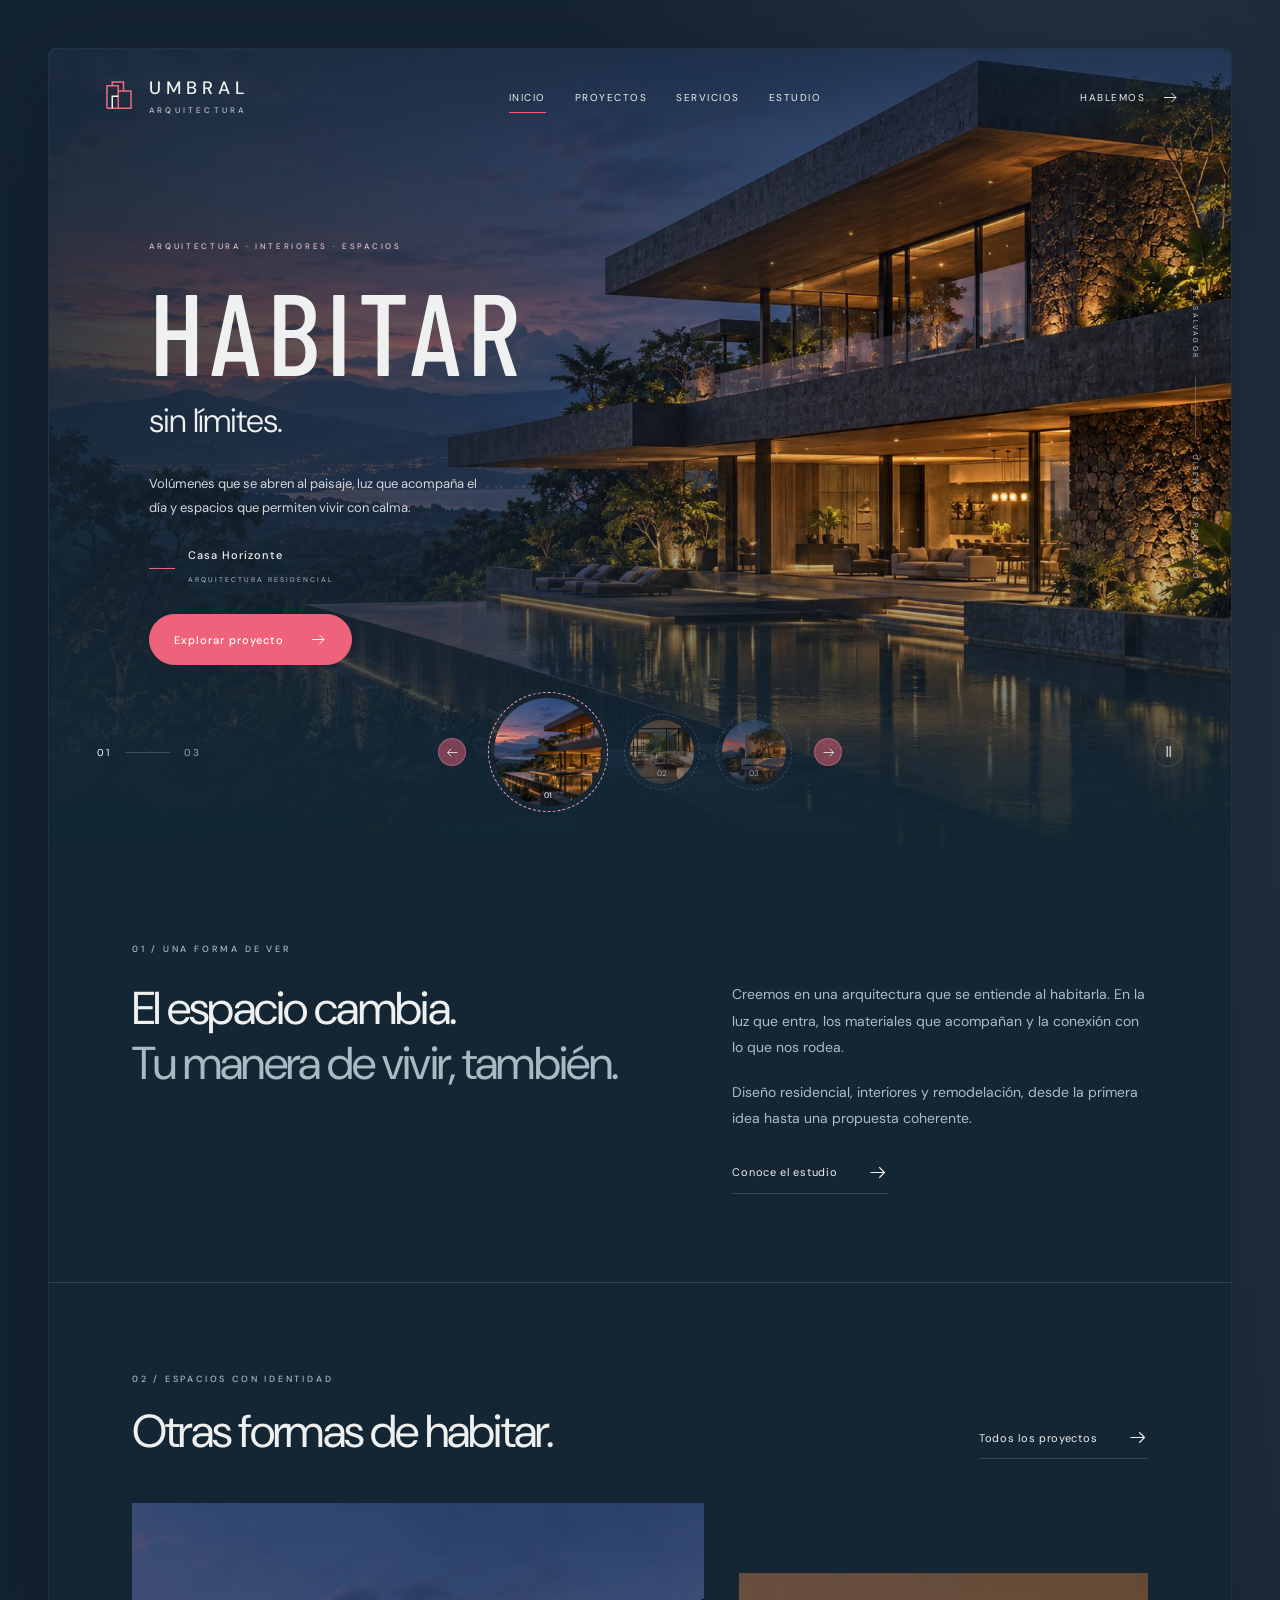
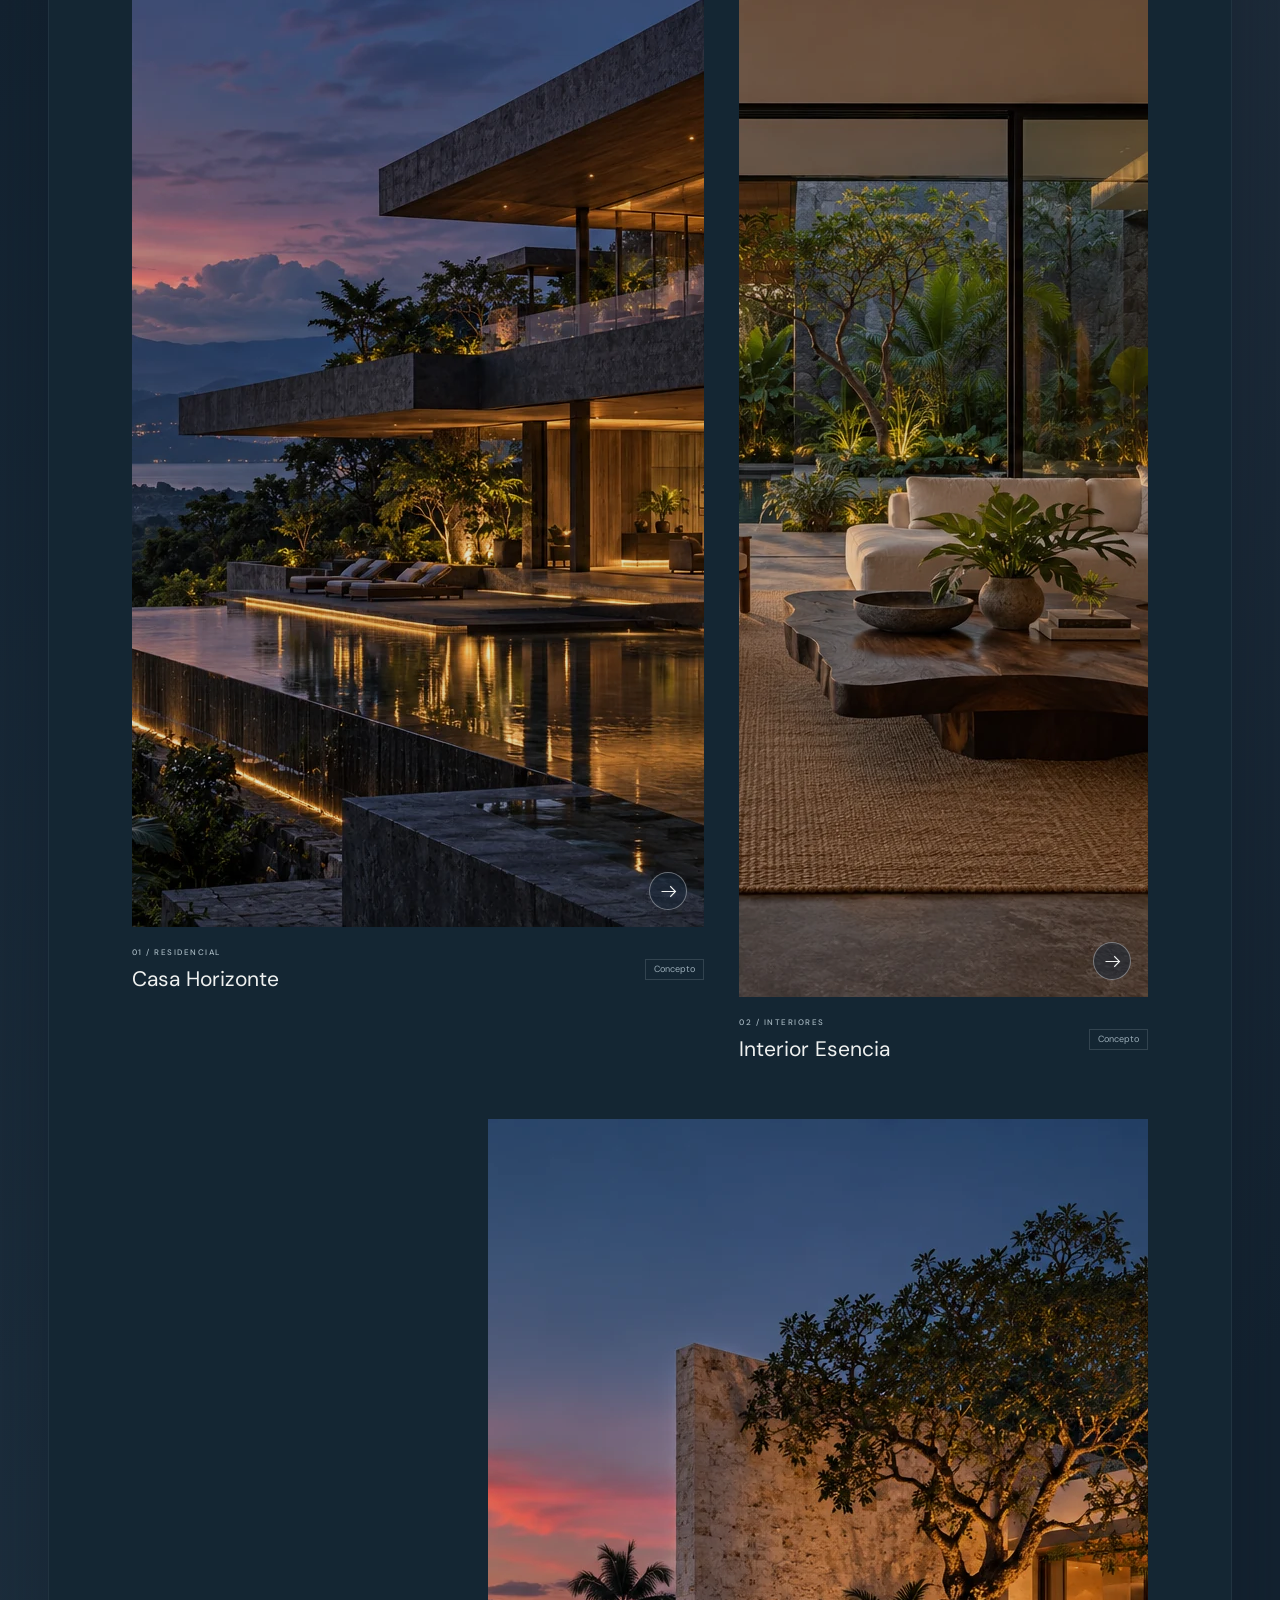
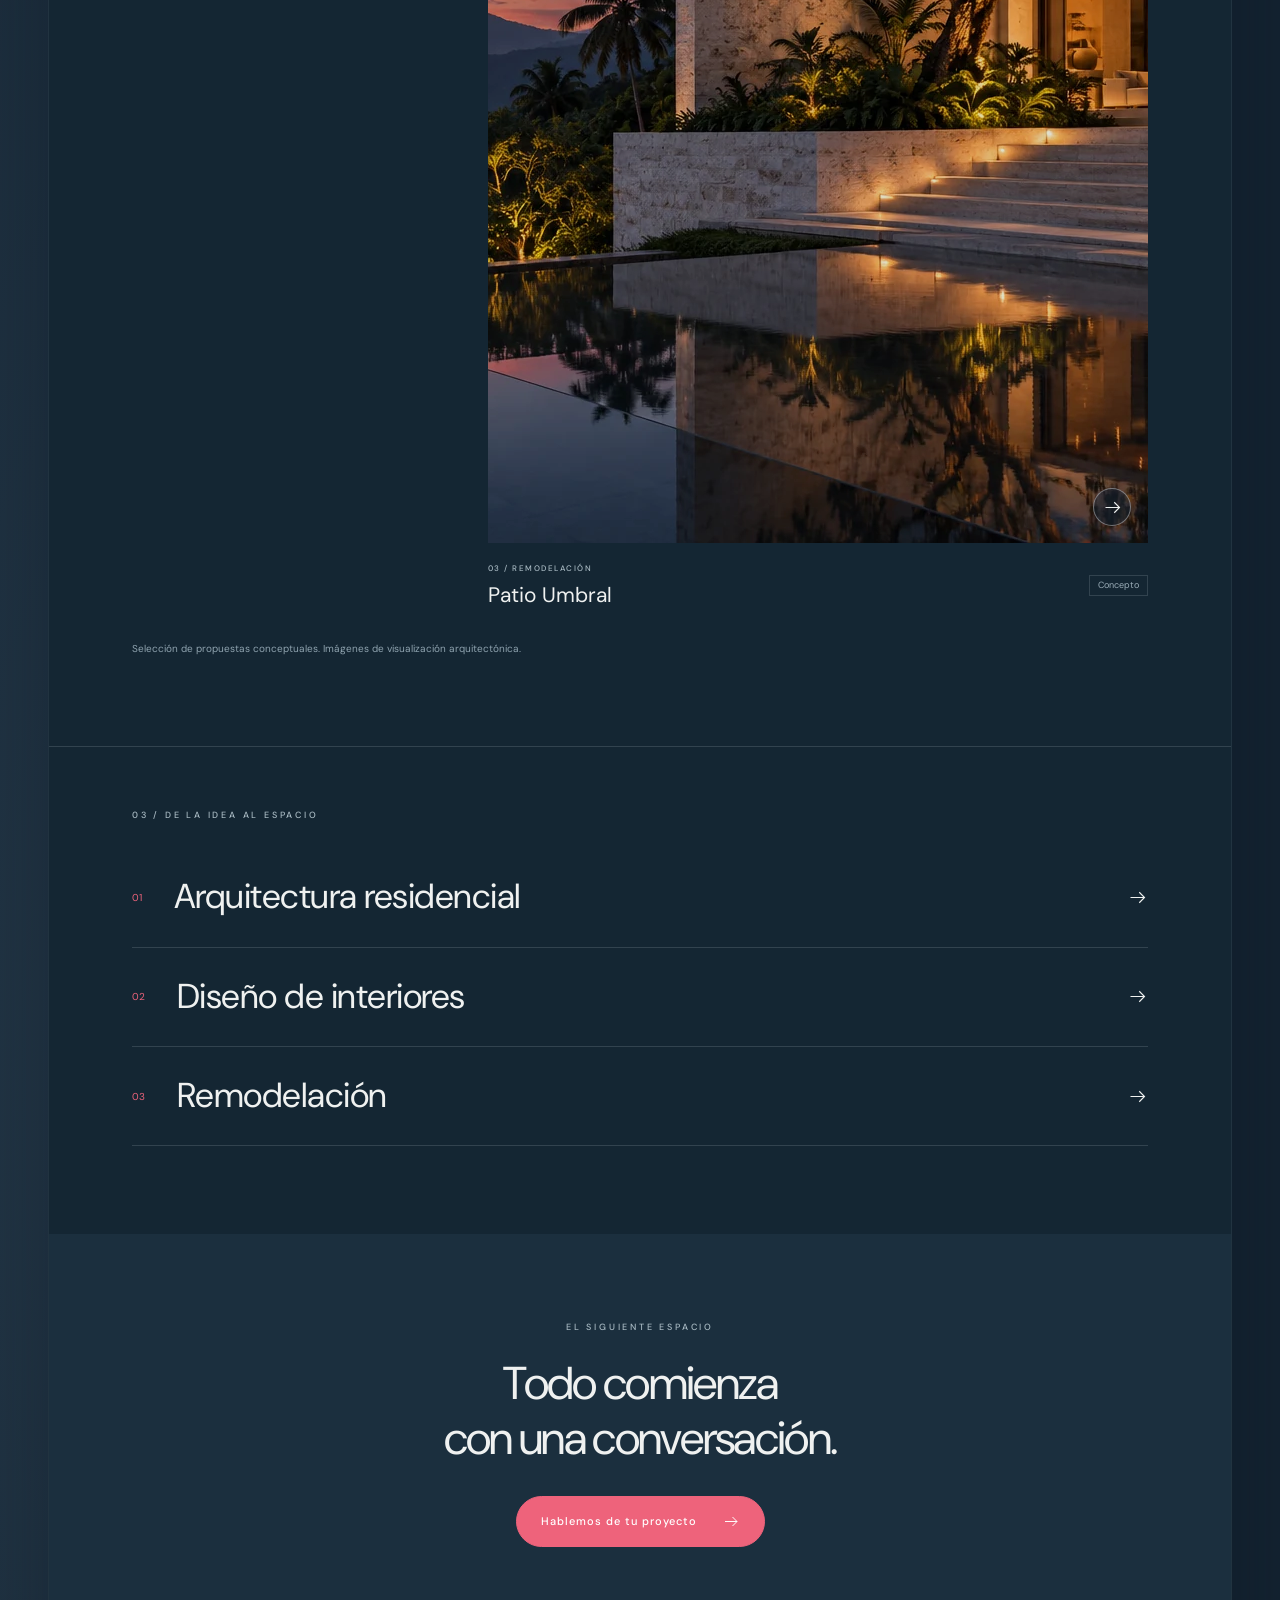
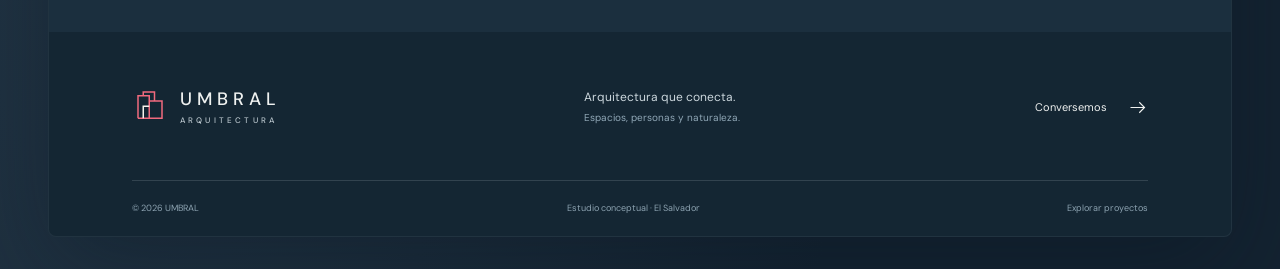
==== index.html @ 280de827 "Build cinematic UMBRAL architecture website" ====
<!doctype html>
<html lang="es">
<head>
<meta charset="utf-8">
<meta name="viewport" content="width=device-width,initial-scale=1">
<meta name="theme-color" content="#142633">
<meta name="description" content="Arquitectura residencial, interiores y remodelación. Explora una nueva forma de habitar.">
<title>UMBRAL — Arquitectura que conecta</title>
<link rel="icon" type="image/svg+xml" href="assets/logo.svg">
<link rel="preconnect" href="https://fonts.googleapis.com">
<link rel="preconnect" href="https://fonts.gstatic.com" crossorigin>
<link rel="stylesheet" href="assets/styles.css">
<link rel="preload" as="image" href="assets/hero.webp">
<script src="assets/app.js" defer></script>
</head>
<body data-page="inicio"><div id="app"></div><noscript><main style="padding:40px"><h1>UMBRAL — Arquitectura</h1><p>Activa JavaScript para explorar el sitio y sus proyectos.</p><nav><a href="index.html">Inicio</a> · <a href="proyectos.html">Proyectos</a> · <a href="servicios.html">Servicios</a> · <a href="estudio.html">Estudio</a> · <a href="contacto.html">Contacto</a></nav></main></noscript></body>
</html>
---- assets/styles.css ----
@import url('https://fonts.googleapis.com/css2?family=Barlow+Condensed:wght@400;500;600&family=DM+Sans:wght@300;400;500;600;700&display=swap');
:root{--bg:#142331;--panel:#192c3b;--paper:#f3f2ee;--ink:#eff1f0;--muted:#a9bac3;--accent:#ee637b;--line:rgba(218,231,237,.15);--font:'DM Sans',Arial,sans-serif;--display:'Barlow Condensed','Arial Narrow',sans-serif;color-scheme:dark}*{box-sizing:border-box}html{scroll-behavior:smooth;scroll-padding-top:100px}body{margin:0;background:radial-gradient(ellipse at 85% 15%,#283443 0,transparent 38%),radial-gradient(ellipse at 8% 85%,#243747 0,transparent 45%),var(--bg);font-family:var(--font);color:var(--ink);font-size:15px;line-height:1.7;-webkit-font-smoothing:antialiased}button,input,select,textarea{font:inherit}a{color:inherit;text-decoration:none}button{color:inherit;cursor:pointer}button,a,input,textarea,select{-webkit-tap-highlight-color:transparent}button{border:0;background:none}button:focus-visible,a:focus-visible,input:focus-visible,select:focus-visible,textarea:focus-visible{outline:2px solid var(--accent);outline-offset:5px}img{max-width:100%;display:block;object-fit:cover}svg{width:21px;height:21px;fill:none;stroke:currentColor;stroke-width:1.3;flex-shrink:0}h1,h2,h3,p{margin:0}h1,h2,h3{font-weight:400}h2{font-size:clamp(30px,3.6vw,52px);line-height:1.2;letter-spacing:-1.7px}h3{font-size:24px;line-height:1.4}em{font-style:normal;color:var(--muted)}[hidden]{display:none!important}.site-shell{max-width:1480px;width:calc(100% - 96px);margin:48px auto 32px;background:#142633;border:1px solid rgba(184,205,216,.08);border-radius:8px;box-shadow:0 30px 100px #07132066;position:relative;overflow:clip}.home-shell{background:#142633}.header{height:96px;display:flex;align-items:center;justify-content:space-between;padding:0 52px;gap:24px;position:relative;z-index:20;border-bottom:1px solid var(--line);background:rgba(18,35,48,.95)}.home-shell .header{position:absolute;top:0;left:0;right:0;background:linear-gradient(#17263866,transparent);border-bottom:0}.brand{display:flex;align-items:center;gap:12px;flex-shrink:0}.brand img{object-fit:contain}.brand>span{font-size:18px;letter-spacing:5px;line-height:1.2;font-weight:500}.brand small{display:block;font-size:8px;letter-spacing:3.2px;margin-top:6px;color:#b9c5cc}.desktop-nav{display:flex;gap:29px;align-items:center}.desktop-nav a,.header-contact{font-size:10px;letter-spacing:1.5px;text-transform:uppercase}.desktop-nav a{position:relative;padding:12px 0}.desktop-nav a:after{content:'';position:absolute;height:1px;background:var(--accent);bottom:5px;left:0;width:0;transition:width .25s}.desktop-nav a:hover:after,.desktop-nav a[aria-current]:after{width:100%}.header-contact{display:flex;align-items:center;gap:16px}.header-contact:hover{color:var(--accent)}.header-contact svg{width:18px}.menu-toggle{display:none;padding:12px}.menu-toggle span{display:block;width:23px;height:1px;background:white;margin:6px 0}.mobile-menu{position:absolute;left:0;right:0;top:90px;z-index:25;background:#172a39;padding:20px 30px;border-bottom:1px solid var(--line)}.mobile-menu a{display:flex;justify-content:space-between;padding:14px 0;font-size:20px;border-bottom:1px solid var(--line)}.skip{position:absolute;top:-100px;left:20px;z-index:100;background:var(--accent);color:#101d29;padding:10px 15px}.skip:focus{top:10px}.hero{min-height:780px;height:min(850px,calc(100svh - 96px));position:relative;isolation:isolate;background:#1c2d42;overflow:hidden}.hero-images,.hero-image,.hero-shade{position:absolute;inset:0;width:100%;height:100%}.hero-image{opacity:0;object-position:65% 50%;transition:opacity 1.1s ease,transform 9s linear;transform:scale(1.045);z-index:-2}.hero-image.active{opacity:1;transform:scale(1)}.hero-shade{background:linear-gradient(0deg,#112632 0%,#132838cf 11%,transparent 43%),linear-gradient(90deg,#142534d9 0%,#17253785 35%,#18273605 74%),linear-gradient(180deg,#17273960,transparent 40%);z-index:-1}.hero-copy{position:relative;padding-top:190px;margin-left:8.5%;width:43%;max-width:530px;z-index:2}.eyebrow{display:block;font-size:9px;letter-spacing:2.8px;font-weight:500;text-transform:uppercase;line-height:1.8;color:var(--muted)}.hero-eyebrow{font-size:8px;color:#e2c1cb;letter-spacing:2.7px}.hero h1{font-family:var(--display);font-weight:500;font-size:clamp(80px,9.1vw,144px);line-height:.95;letter-spacing:6px;margin:22px 0 25px}.hero h1 span{display:block;font-family:var(--font);font-size:clamp(22px,2.6vw,38px);font-weight:300;letter-spacing:-1px;line-height:1.6;margin-top:8px}.hero-copy>p{font-size:13px;line-height:1.8;max-width:340px;color:#d0d7de}.hero-credit{display:flex;align-items:center;gap:13px;margin-top:27px;margin-bottom:24px}.credit-line{width:26px;height:1px;background:var(--accent)}.hero-credit strong{font-size:11px;font-weight:500;letter-spacing:1px;display:block}.hero-credit div>span{font-size:7px;letter-spacing:2px;color:#adbcc6}.button{display:inline-flex;align-items:center;justify-content:center;gap:25px;font-size:11px;letter-spacing:1px;font-weight:500;padding:14px 24px;border:1px solid var(--line);transition:background .2s,transform .2s;line-height:1.5}.button svg{width:18px}.button:hover{transform:translateY(-2px)}.coral{background:var(--accent);color:#fff;border:1px solid var(--accent);border-radius:30px}.coral:hover{background:#fa7b91}.hero-side{position:absolute;right:30px;top:48%;transform:translateY(-50%);writing-mode:vertical-rl;display:flex;align-items:center;gap:18px;font-size:7px;letter-spacing:2.2px;color:#bbcbd3}.vertical-line{height:60px;width:1px;background:#abc4d255}.hero-bottom{position:absolute;bottom:30px;left:48px;right:48px;display:grid;grid-template-columns:1fr auto 1fr;align-items:center;gap:16px}.hero-counter{font-size:10px;letter-spacing:2px;display:flex;align-items:center;gap:14px;color:#91aab9}.hero-counter>span:first-child{color:white}.counter-line{height:1px;width:45px;background:#91aab950}.carousel-controls{display:flex;align-items:center;gap:22px}.carousel-arrow{background:#df617780;border:1px solid #f3889e66;width:28px;height:28px;display:grid;place-items:center;border-radius:50%;padding:0}.carousel-arrow:hover{background:var(--accent)}.carousel-arrow svg{width:15px}.carousel-arrow.prev svg{transform:rotate(180deg)}.thumbs{display:flex;gap:16px;align-items:center;height:142px}.thumb{position:relative;width:76px;height:76px;border-radius:50%;padding:5px;border:1px dashed #e1bdce66;transition:width .4s,height .4s,opacity .4s;opacity:.6;flex-shrink:0}.thumb img{width:100%;height:100%;border-radius:50%;object-fit:cover}.thumb span{position:absolute;bottom:8px;left:50%;transform:translateX(-50%);font-size:8px;color:white;text-shadow:0 1px 4px black}.thumb.selected{width:120px;height:120px;border-color:#f2a0b3;opacity:1}.thumb:hover{opacity:1}.pause{justify-self:end;width:30px;height:30px;border-radius:50%;color:#b4c6d0;border:1px solid var(--line);line-height:1}.section{padding:88px 7%}.intro{display:grid;grid-template-columns:1.2fr 1fr;gap:10%;border-bottom:1px solid var(--line)}.intro h2{margin-top:24px}.intro-text{padding-top:40px}.intro-text p{color:#acbdc8;font-size:14px;line-height:1.9}.intro-text p+p{margin-top:18px}.text-link{display:inline-flex;align-items:center;gap:30px;padding:10px 0;border-bottom:1px solid #70899855;font-size:11px;letter-spacing:.7px;transition:color .2s}.text-link:hover{color:var(--accent)}.intro-text .text-link{margin-top:20px}.section-head{display:flex;align-items:end;justify-content:space-between;gap:35px;margin-bottom:44px}.section-head h2{margin-top:17px}.project-grid{display:grid;grid-template-columns:1.4fr 1fr;gap:35px}.project:nth-child(2){padding-top:70px}.project:nth-child(3){grid-column:1/-1;width:65%;margin-left:auto;margin-top:20px}.project-image{display:block;width:100%;padding:0;position:relative;overflow:hidden}.project-image img{width:100%;aspect-ratio:1.45;transition:transform .6s,filter .6s;filter:brightness(.88)}.project-image:hover img{transform:scale(1.035);filter:brightness(1)}.image-arrow{position:absolute;bottom:17px;right:17px;border:1px solid #ffffff60;background:#16273880;border-radius:50%;width:38px;height:38px;display:grid;place-items:center}.project-label{display:flex;justify-content:space-between;align-items:center;padding-top:18px;gap:15px}.project-label h3{font-size:21px;margin-top:5px}.project-label h3 button{padding:0;text-align:left}.project-label .eyebrow{font-size:8px;letter-spacing:1.5px}.concept-label{font-size:9px;color:#9caeb9;border:1px solid var(--line);padding:2px 8px;white-space:nowrap}.disclosure{font-size:10px;color:#90a4b0;line-height:1.8;margin-top:30px}.service-strip{border-top:1px solid var(--line);padding-top:60px}.service-strip>.eyebrow{margin-bottom:25px}.service-strip>a{display:flex;gap:32px;padding:25px 0;border-bottom:1px solid var(--line);align-items:center}.service-strip>a>span{font-size:10px;color:var(--accent)}.service-strip h3{flex:1;font-size:clamp(22px,2.7vw,36px);letter-spacing:-.5px}.service-strip a:hover h3{color:var(--accent)}.closing{background:#1b2f3e;text-align:center;padding:85px 25px}.closing h2{margin:20px 0 30px}.footer{padding:55px 7% 20px;display:grid;grid-template-columns:1fr 1fr auto;align-items:center;gap:30px}.footer p{font-size:12px;color:#ccd7dd}.footer p span{font-size:10px;color:#91a8b7}.footer>a:last-of-type{display:flex;align-items:center;gap:20px;font-size:11px}.footer-bottom{grid-column:1/-1;display:flex;justify-content:space-between;gap:20px;border-top:1px solid var(--line);padding-top:20px;margin-top:22px;color:#8da3b1;font-size:9px}.page-heading{padding-bottom:50px}.page-heading h1{font-size:clamp(48px,6vw,85px);letter-spacing:-3px;line-height:1.1;margin:25px 0}.page-heading p{color:var(--muted);max-width:500px}.portfolio{padding-top:15px}.filters{display:flex;flex-wrap:wrap;gap:15px;margin-bottom:50px}.filters button{padding:8px 18px;border:1px solid var(--line);border-radius:30px;font-size:11px;color:var(--muted)}.filters button[aria-pressed=true]{color:white;background:var(--accent);border-color:var(--accent)}.portfolio-grid .project:nth-child(2){padding-top:0}.portfolio-grid .project:nth-child(3){width:100%;grid-column:auto;margin:0}.portfolio-grid{grid-template-columns:1fr 1fr}.service-detail{display:grid;grid-template-columns:1fr 1fr;gap:8%;align-items:center;border-top:1px solid var(--line);scroll-margin-top:20px}.service-photo img{aspect-ratio:1;object-position:center}.service-detail h2{margin:20px 0;font-size:clamp(30px,3vw,44px)}.service-detail p,.identity p{color:var(--muted);font-size:14px}.service-detail:nth-child(odd) .service-photo{order:2}.detail-list{list-style:none;padding:0;margin:25px 0;color:var(--muted);font-size:12px}.detail-list li{padding:10px 0;border-bottom:1px solid var(--line)}.detail-list li:before{content:'↗';color:var(--accent);margin-right:14px}.process h2{margin-top:20px}.process ol{display:grid;grid-template-columns:repeat(4,1fr);gap:30px;list-style:none;padding:0;margin:45px 0 0}.process li{border-top:1px solid var(--line);padding-top:20px}.process li>span{color:var(--accent);font-size:10px}.process h3{font-size:22px;margin:15px 0 10px}.process p{color:var(--muted);font-size:12px}.studio-cover{height:550px;position:relative;isolation:isolate}.studio-cover>img{position:absolute;width:100%;height:100%;z-index:-2}.studio-cover:after{content:'';position:absolute;inset:0;background:linear-gradient(90deg,#122735ca,#12273530),linear-gradient(0deg,#122735,transparent 60%);z-index:-1}.studio-cover>div{position:absolute;left:7%;right:7%;bottom:70px}.studio-cover h1{font-size:clamp(40px,4.6vw,66px);line-height:1.15;letter-spacing:-2px;margin-top:18px}.studio-cover em{color:#d1d9dd}.values>div{display:grid;grid-template-columns:50px 1fr 1fr;gap:30px;padding:30px 0;border-bottom:1px solid var(--line);align-items:center}.values>.eyebrow{margin-bottom:15px}.values>div>span{color:var(--accent);font-size:10px}.values p{color:var(--muted);font-size:13px}.identity{display:grid;grid-template-columns:180px 1fr;gap:60px;align-items:center;background:#1b2f3e}.identity>img{width:140px;object-fit:contain}.identity h2{margin:18px 0}.identity p{max-width:680px}.contact-layout{display:grid;grid-template-columns:1fr 1fr;gap:10%}.contact-intro h1{font-size:clamp(50px,6vw,85px);line-height:1.1;letter-spacing:-3px;margin:25px 0}.contact-intro>p:not(.disclosure){color:var(--muted);font-size:14px;max-width:320px}.contact-intro>img{margin-top:35px;aspect-ratio:1.2;width:100%}form{padding-top:5px}form>.eyebrow{margin-bottom:32px}form>label{display:block;margin:20px 0 8px;font-size:12px}form label>span{color:var(--muted);font-size:11px}input:not([type=checkbox]),select,textarea{width:100%;border:0;border-bottom:1px solid #526978;background:#172c3b;color:var(--ink);padding:12px 13px;border-radius:0}input::placeholder,textarea::placeholder{color:#8d9da8;font-size:12px}textarea{resize:vertical;min-height:110px;max-height:400px}select{font-size:12px}.consent{display:flex!important;gap:10px;align-items:start;margin:22px 0!important}.consent input{margin-top:5px;accent-color:var(--accent)}.consent span{font-size:10px}.form-note{font-size:10px;color:#99aeba;line-height:1.8;margin-top:18px}.form-result{margin-top:24px;padding:20px;background:#243947;border:1px solid var(--line)}.form-result p{font-size:12px;color:var(--muted)}.clear-draft{display:block;padding:15px 0 0;font-size:10px;color:var(--muted);text-decoration:underline}.project-dialog{border:1px solid var(--line);padding:0;background:#182c3a;color:var(--ink);width:min(800px,90vw);max-height:90svh;overflow:auto;border-radius:7px}.project-dialog::backdrop{background:#071420cf;backdrop-filter:blur(8px)}.dialog-image{width:100%;max-height:380px;object-fit:cover}.dialog-body{padding:35px}.dialog-body h2{margin:12px 0 18px}.dialog-body p{color:var(--muted);font-size:14px}.dialog-close{position:absolute;right:15px;top:15px;z-index:2;background:#132633cc;border:1px solid #ffffff55;border-radius:50%;width:36px;height:36px;font-size:25px;line-height:1}.dialog-open{overflow:hidden}.sr-only{position:absolute;width:1px;height:1px;padding:0;margin:-1px;overflow:hidden;clip:rect(0,0,0,0);white-space:nowrap;border:0}
@media(min-width:1600px){.hero-copy{padding-top:220px}}@media(max-width:1100px){.site-shell{width:calc(100% - 48px);margin-top:24px}.header{padding:0 30px}.desktop-nav{gap:20px}.hero{min-height:760px}.hero-copy{width:53%;padding-top:185px}.hero-bottom{left:30px;right:30px}.carousel-controls{gap:16px}.section{padding:65px 6%}.hero h1{font-size:100px}.project-grid{gap:25px}.identity{gap:30px}}@media(max-width:800px){.site-shell{width:calc(100% - 28px);margin:14px auto;border-radius:6px}.header{height:88px;padding:0 24px;gap:15px}.desktop-nav{display:none}.header-contact{margin-left:auto;font-size:9px;gap:10px}.menu-toggle{display:block;padding:4px}.mobile-menu{top:88px}.brand>span{font-size:16px;letter-spacing:4px}.brand img{width:30px;height:30px}.brand small{font-size:7px}.hero{min-height:760px;height:calc(100svh - 28px);max-height:950px}.hero-copy{margin-left:7%;width:70%;padding-top:180px}.hero h1{font-size:100px;margin-top:18px}.hero h1 span{font-size:30px}.hero-image{object-position:64% center}.hero-shade{background:linear-gradient(0deg,#112632 0%,#132838ce 15%,transparent 50%),linear-gradient(90deg,#142534ce,#17253745 70%),linear-gradient(180deg,#17273975,transparent 40%)}.hero-side{right:20px}.hero-bottom{left:24px;right:24px;bottom:23px;grid-template-columns:1fr auto}.carousel-controls{grid-column:1/-1;grid-row:1;justify-content:center}.hero-counter{grid-row:2;font-size:8px;margin-top:14px}.pause{grid-row:2}.thumbs{height:130px}.thumb{width:70px;height:70px}.thumb.selected{width:108px;height:108px}.intro{gap:30px;grid-template-columns:1fr}.intro-text{padding-top:0;max-width:530px}.section-head{align-items:start;flex-direction:column;gap:20px}.section{padding:55px 7%}.project-grid{gap:25px}.project:nth-child(2){padding-top:50px}.project:nth-child(3){width:85%}.service-detail{gap:30px;grid-template-columns:1fr}.service-photo img{aspect-ratio:1.5}.service-detail:nth-child(odd) .service-photo{order:0}.process ol{grid-template-columns:1fr 1fr}.values>div{grid-template-columns:30px 1fr;gap:10px 20px}.values p{grid-column:2}.identity{grid-template-columns:1fr;gap:25px}.identity img{width:90px;height:90px}.contact-layout{grid-template-columns:1fr;gap:45px}.contact-intro>img{aspect-ratio:1.8}.footer{grid-template-columns:1fr 1fr;padding:40px 7% 20px;gap:25px}.footer>a:last-of-type{grid-column:1/-1}.footer-bottom{flex-wrap:wrap;gap:10px 20px}.page-heading h1{letter-spacing:-2px}.closing{padding:60px 25px}}@media(max-width:480px){.header{padding:0 18px}.header-contact{font-size:8px}.header-contact svg{display:none}.hero{min-height:740px}.hero-copy{padding-top:160px;width:83%;margin-left:8%}.hero h1{font-size:87px;letter-spacing:4px}.hero h1 span{font-size:27px}.hero-eyebrow{font-size:7px;letter-spacing:1.8px}.hero-copy>p{font-size:12px;max-width:275px}.hero-credit{margin-top:23px;margin-bottom:22px}.hero-side{display:none}.hero-bottom{left:20px;right:20px}.carousel-controls{gap:12px}.thumbs{gap:12px;height:116px}.thumb{width:61px;height:61px;padding:4px}.thumb.selected{width:96px;height:96px}.carousel-arrow{width:25px;height:25px}.project-grid{grid-template-columns:1fr}.project:nth-child(2){padding-top:0}.project:nth-child(3){width:100%;grid-column:auto;margin:0}.portfolio-grid{grid-template-columns:1fr}.service-strip>a{gap:18px}.service-strip h3{font-size:21px}.section{padding:45px 7%}.process ol{gap:20px}.process h3{font-size:19px}.footer{grid-template-columns:1fr}.footer>a:last-of-type{grid-column:auto}.footer-bottom{grid-column:auto;flex-direction:column;align-items:start}.studio-cover{height:460px}.studio-cover h1{font-size:37px}.dialog-body{padding:25px}.button{font-size:10px;padding:13px 20px}.page-heading h1{font-size:45px}.filters{gap:8px;margin-bottom:30px}.filters button{font-size:10px;padding:7px 12px}}
@media(prefers-reduced-motion:reduce){html{scroll-behavior:auto}*,*:before,*:after{transition:none!important;animation:none!important}.hero-image{transform:none}.project-image:hover img,.button:hover{transform:none}}
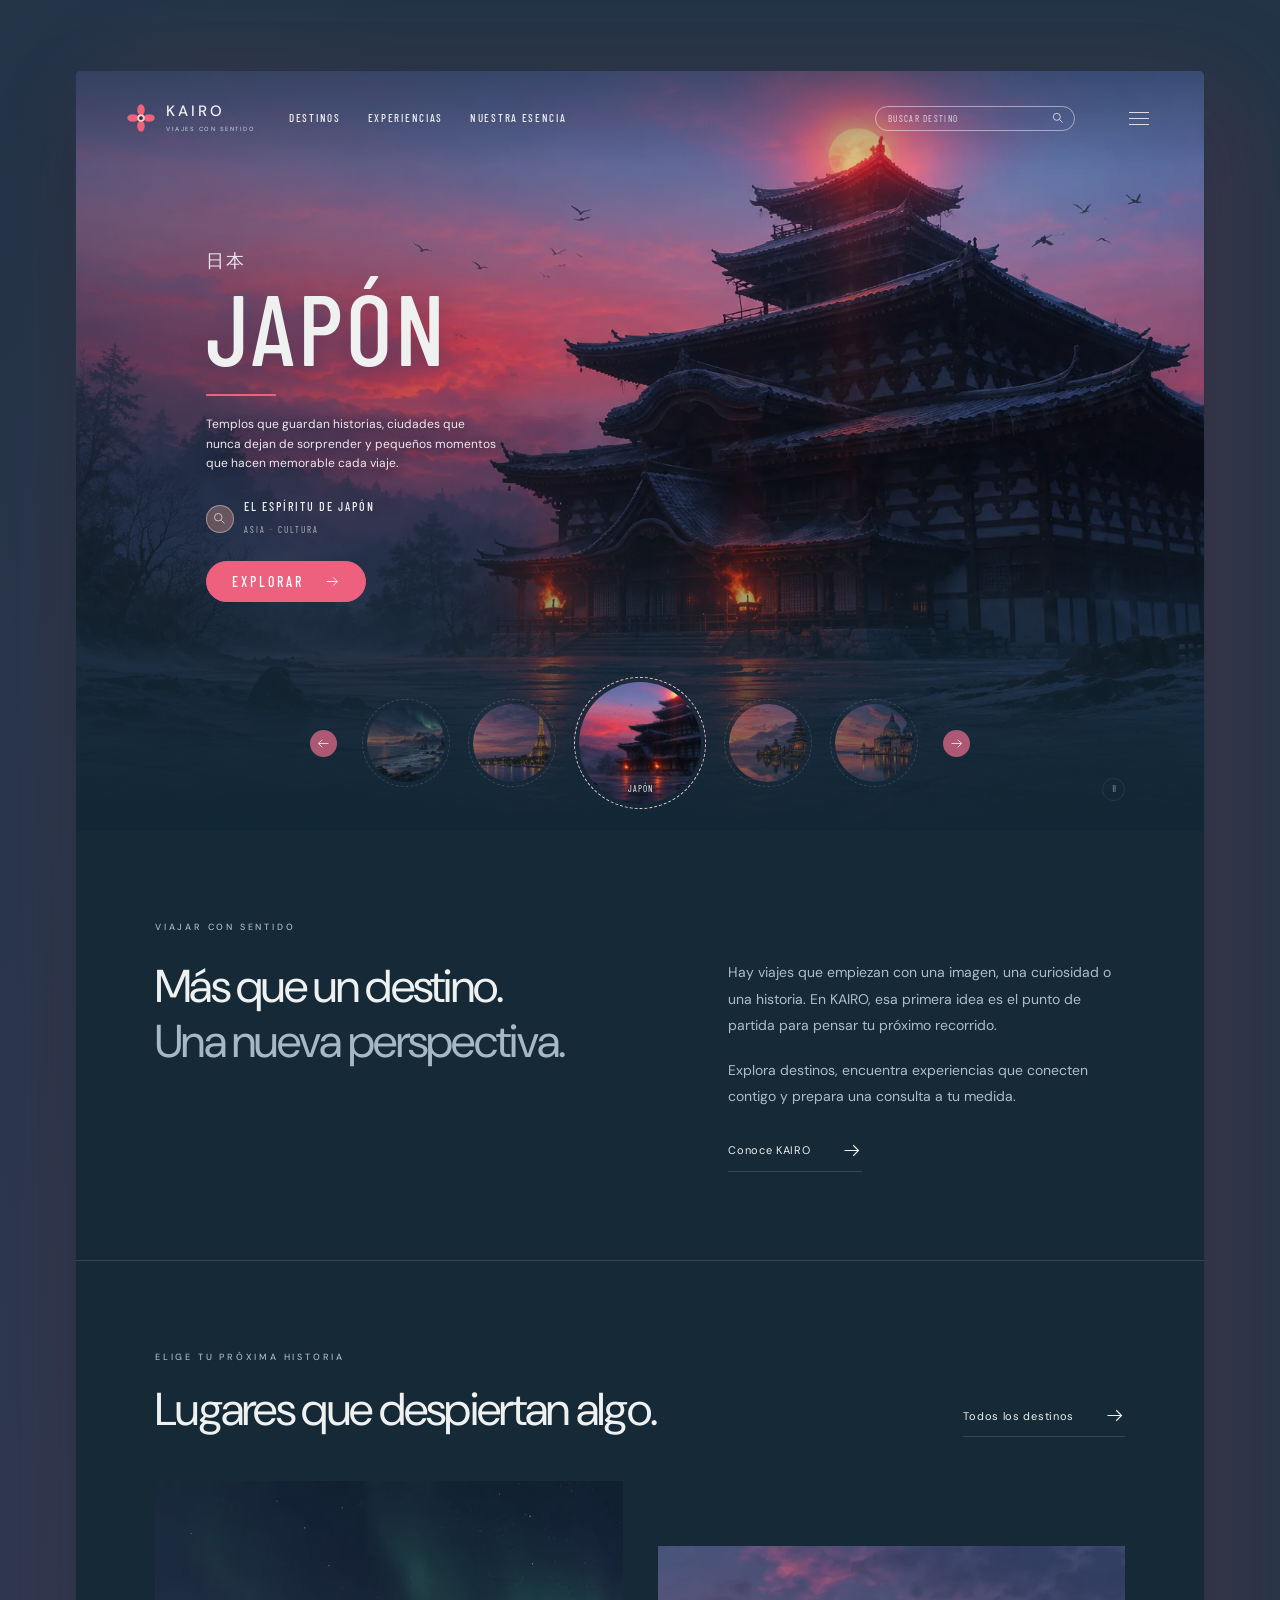
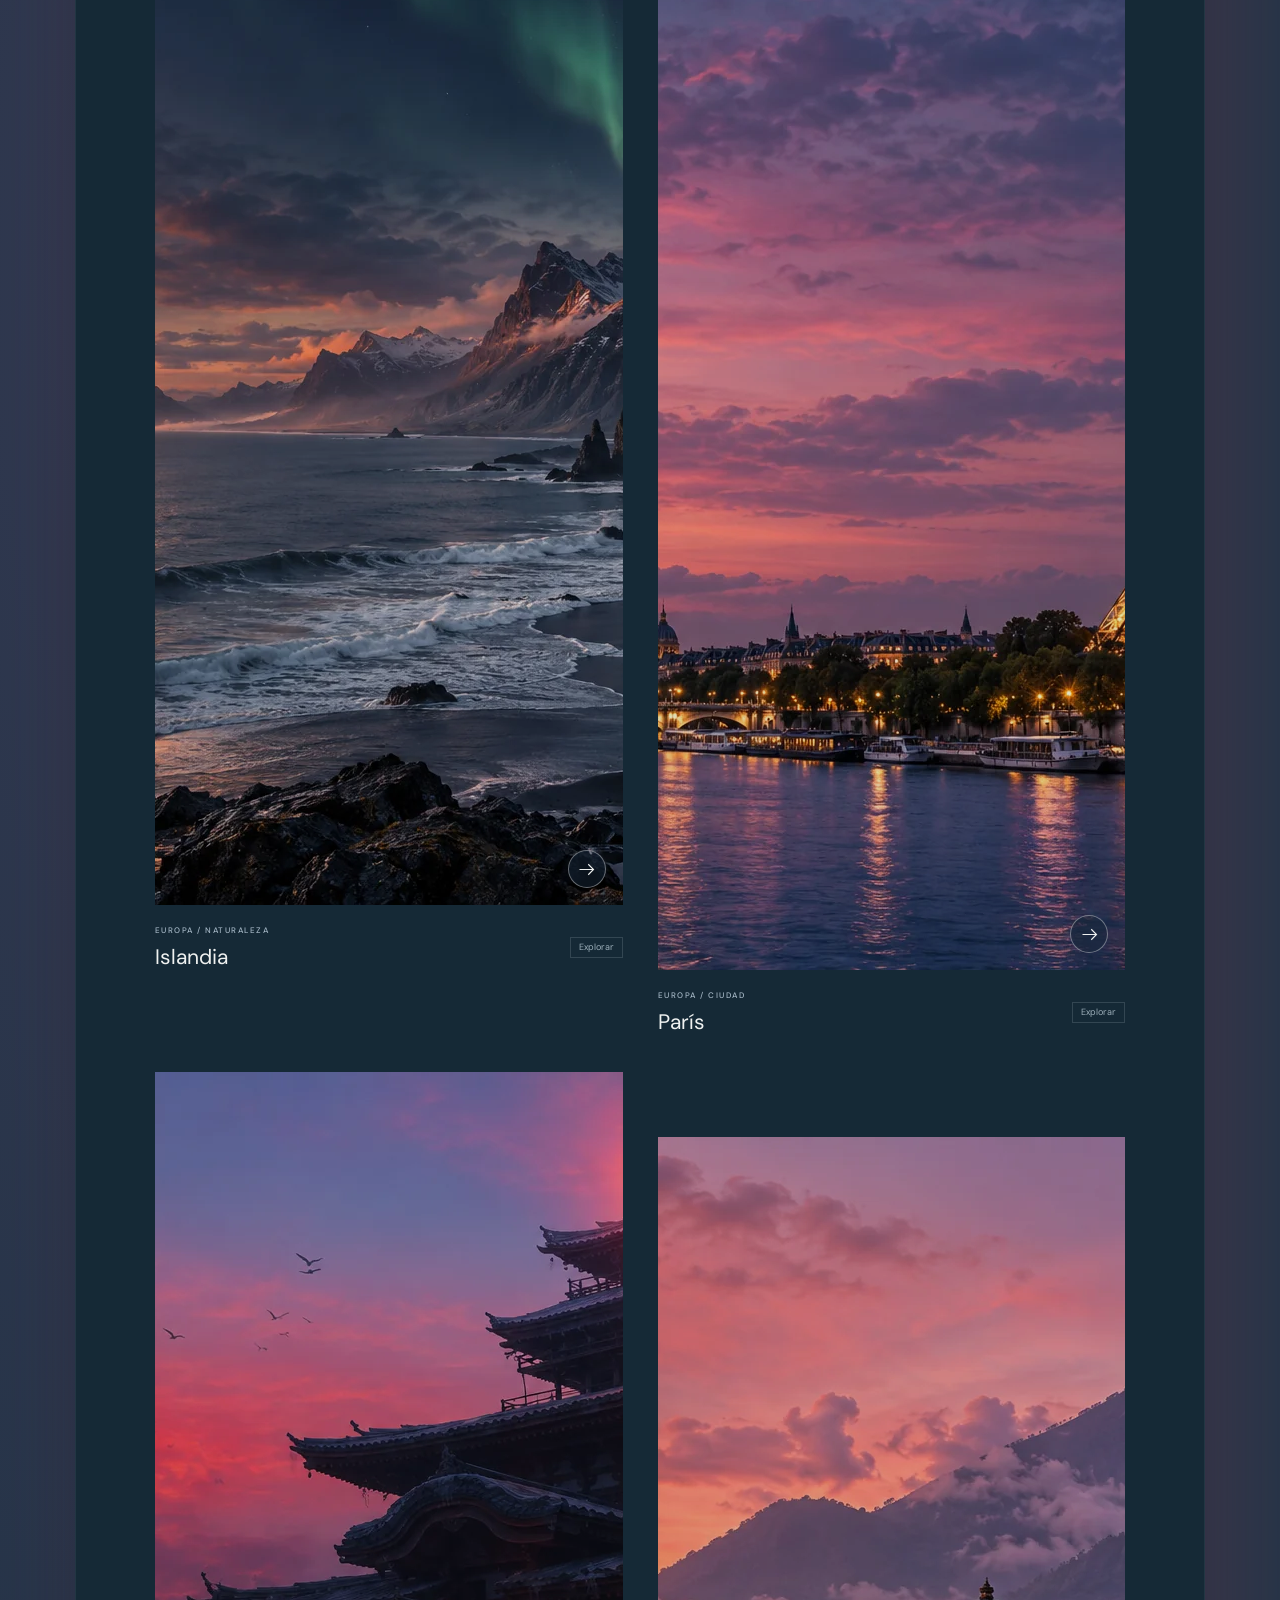
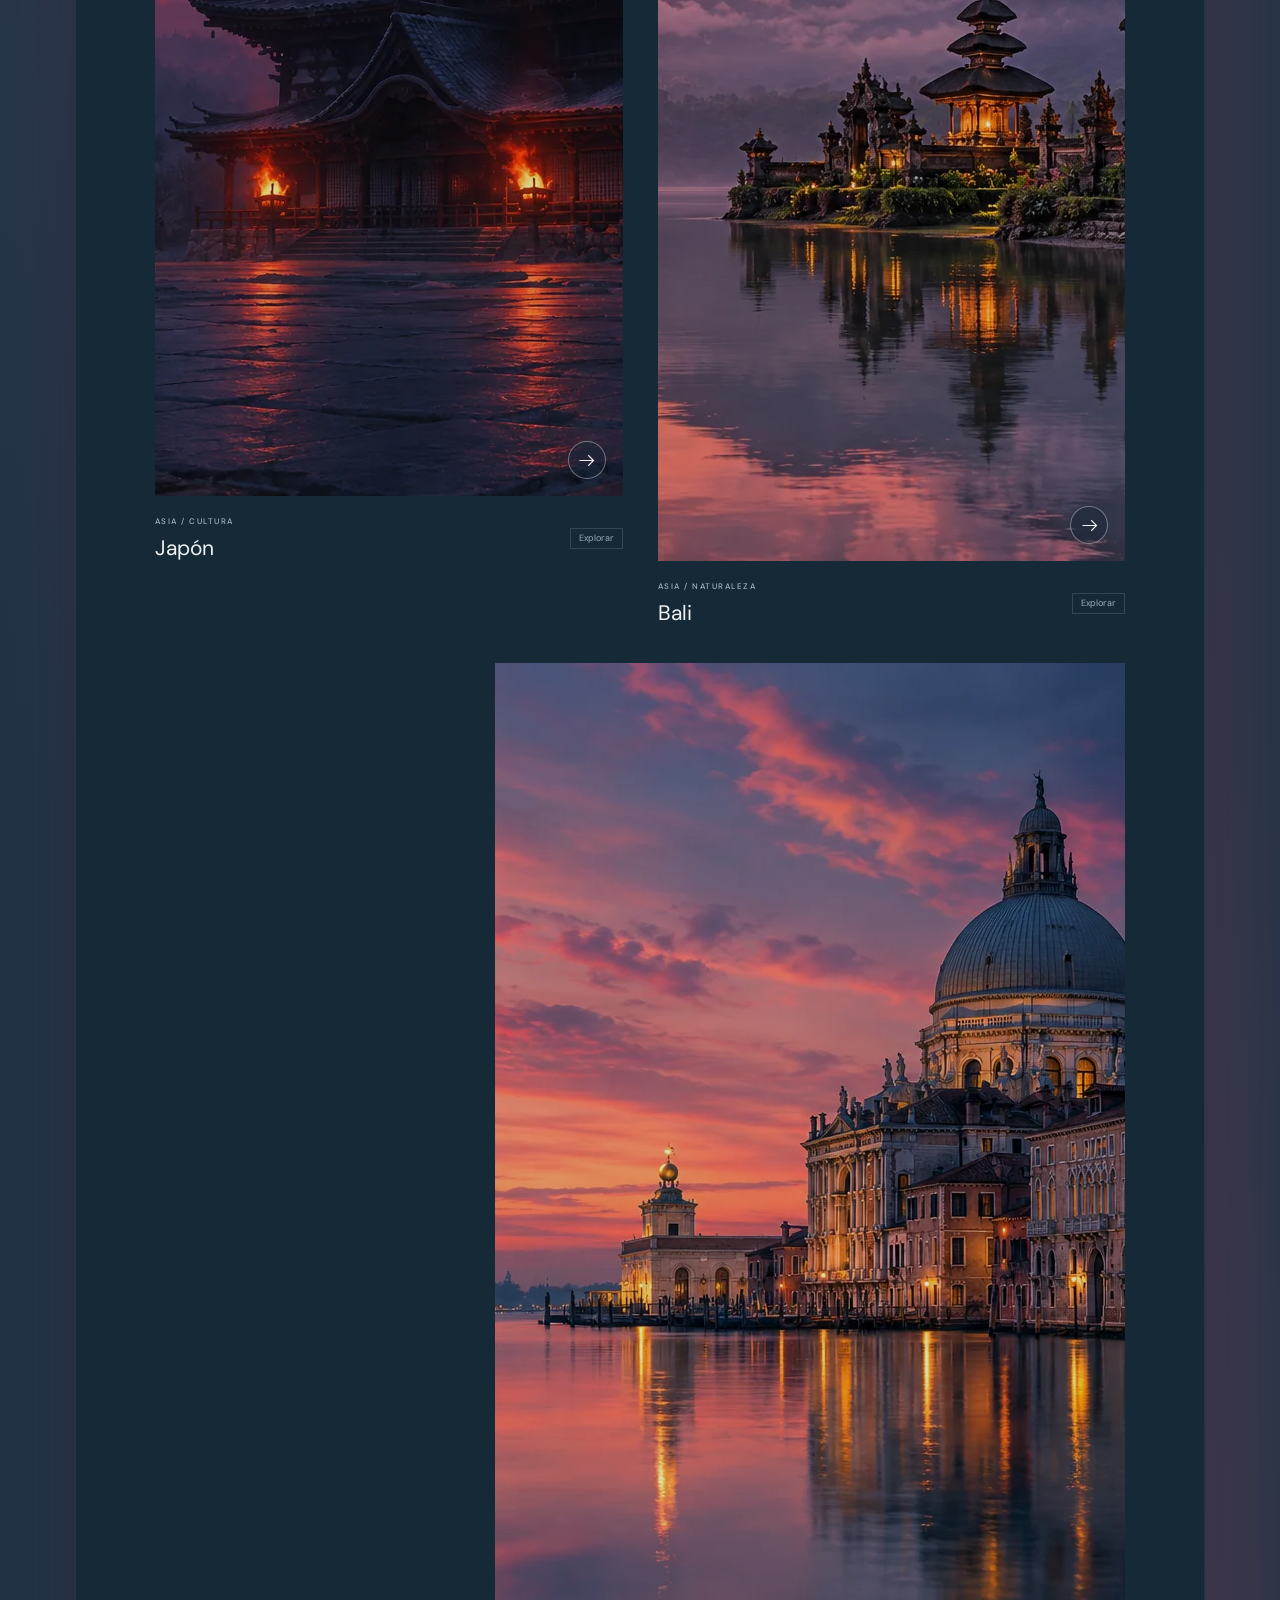
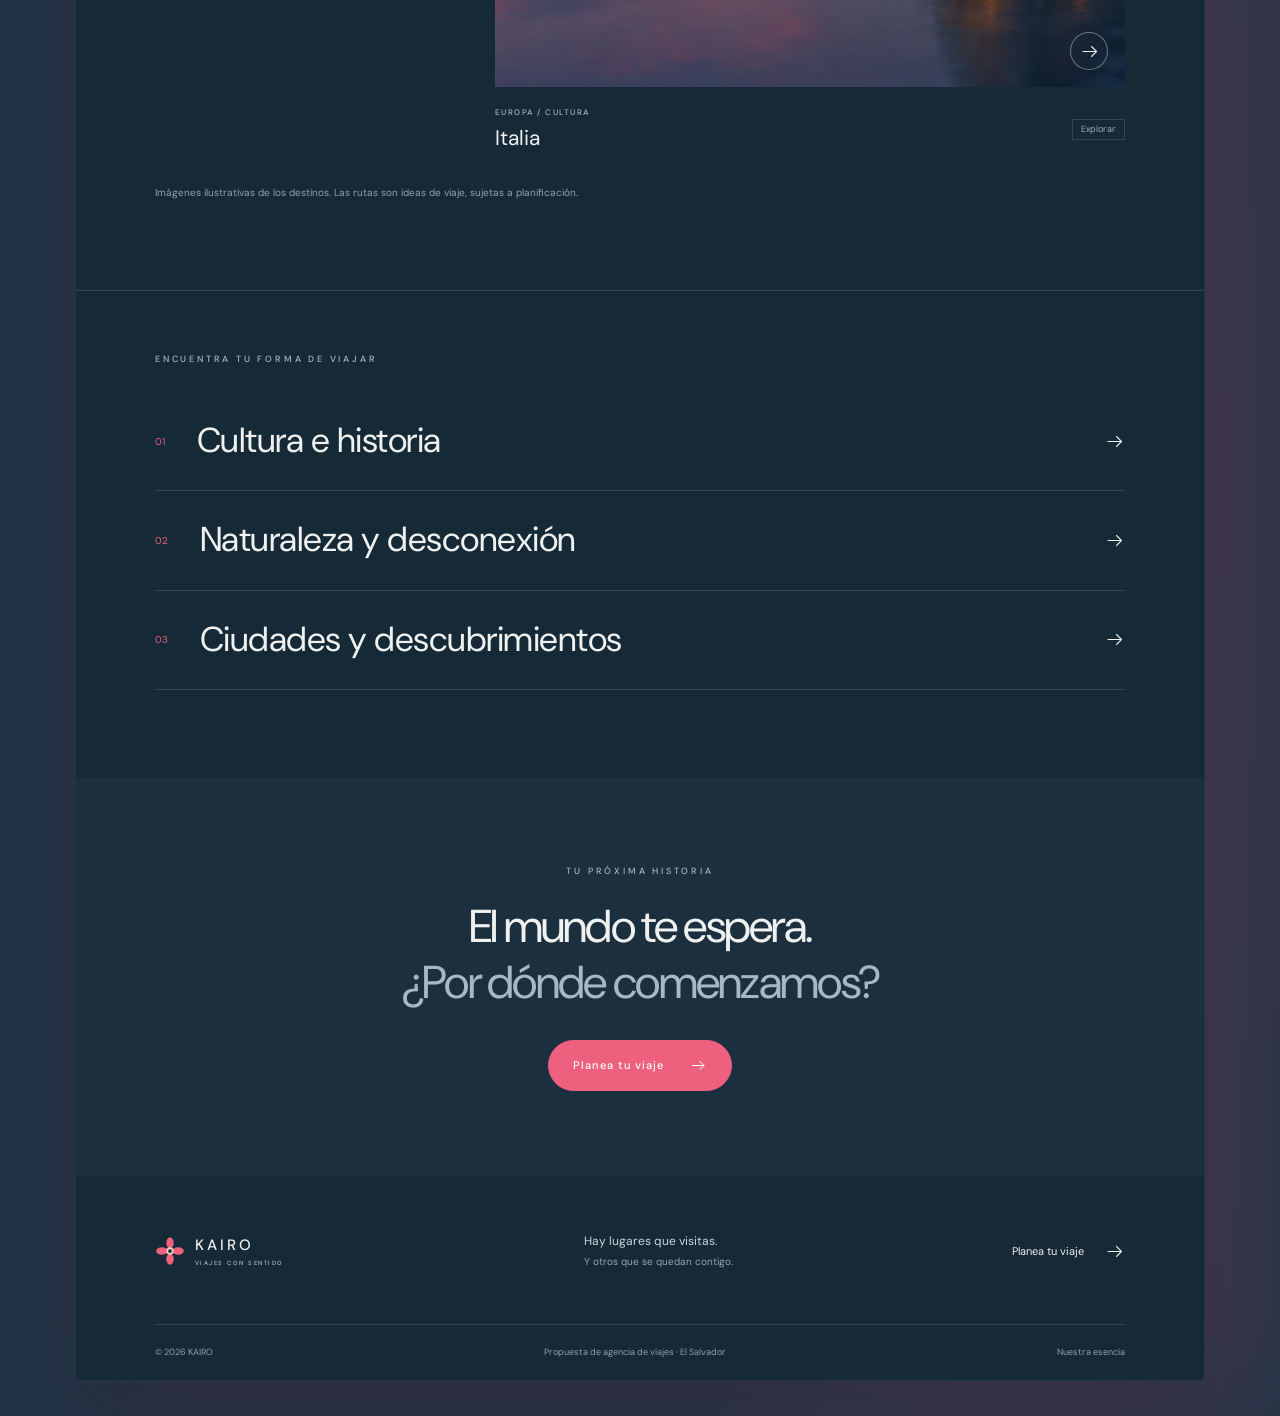
==== commit 168a6bb3: "Convert to KAIRO travel agency with Japan reference composition" ====
--- a/index.html
+++ b/index.html
@@ -1,17 +1,10 @@
 <!doctype html>
-<html lang="es">
-<head>
-<meta charset="utf-8">
-<meta name="viewport" content="width=device-width,initial-scale=1">
-<meta name="theme-color" content="#142633">
-<meta name="description" content="Arquitectura residencial, interiores y remodelación. Explora una nueva forma de habitar.">
-<title>UMBRAL — Arquitectura que conecta</title>
-<link rel="icon" type="image/svg+xml" href="assets/logo.svg">
-<link rel="preconnect" href="https://fonts.googleapis.com">
-<link rel="preconnect" href="https://fonts.gstatic.com" crossorigin>
+<html lang="es"><head>
+<meta charset="utf-8"><meta name="viewport" content="width=device-width,initial-scale=1">
+<meta name="theme-color" content="#223447"><meta name="description" content="Explora Japón, Bali, París, Islandia e Italia. Encuentra inspiración para tu próxima historia.">
+<title>KAIRO — Viajes con sentido</title><link rel="icon" type="image/svg+xml" href="assets/logo.svg">
+<link rel="preconnect" href="https://fonts.googleapis.com"><link rel="preconnect" href="https://fonts.gstatic.com" crossorigin>
 <link rel="stylesheet" href="assets/styles.css">
-<link rel="preload" as="image" href="assets/hero.webp">
-<script src="assets/app.js" defer></script>
-</head>
-<body data-page="inicio"><div id="app"></div><noscript><main style="padding:40px"><h1>UMBRAL — Arquitectura</h1><p>Activa JavaScript para explorar el sitio y sus proyectos.</p><nav><a href="index.html">Inicio</a> · <a href="proyectos.html">Proyectos</a> · <a href="servicios.html">Servicios</a> · <a href="estudio.html">Estudio</a> · <a href="contacto.html">Contacto</a></nav></main></noscript></body>
-</html>
+<link rel="preload" as="image" href="assets/japon.webp">
+<script src="assets/app.js" defer></script></head>
+<body data-page="inicio"><div id="app"></div><noscript><main style="padding:40px"><h1>KAIRO — Viajes con sentido</h1><p>Activa JavaScript para explorar destinos y preparar tu consulta.</p><nav><a href="index.html">Inicio</a> · <a href="destinos.html">Destinos</a> · <a href="experiencias.html">Experiencias</a> · <a href="nosotros.html">Nuestra esencia</a> · <a href="contacto.html">Contacto</a></nav></main></noscript></body></html>
--- a/assets/styles.css
+++ b/assets/styles.css
@@ -2,3 +2,10 @@
 :root{--bg:#142331;--panel:#192c3b;--paper:#f3f2ee;--ink:#eff1f0;--muted:#a9bac3;--accent:#ee637b;--line:rgba(218,231,237,.15);--font:'DM Sans',Arial,sans-serif;--display:'Barlow Condensed','Arial Narrow',sans-serif;color-scheme:dark}*{box-sizing:border-box}html{scroll-behavior:smooth;scroll-padding-top:100px}body{margin:0;background:radial-gradient(ellipse at 85% 15%,#283443 0,transparent 38%),radial-gradient(ellipse at 8% 85%,#243747 0,transparent 45%),var(--bg);font-family:var(--font);color:var(--ink);font-size:15px;line-height:1.7;-webkit-font-smoothing:antialiased}button,input,select,textarea{font:inherit}a{color:inherit;text-decoration:none}button{color:inherit;cursor:pointer}button,a,input,textarea,select{-webkit-tap-highlight-color:transparent}button{border:0;background:none}button:focus-visible,a:focus-visible,input:focus-visible,select:focus-visible,textarea:focus-visible{outline:2px solid var(--accent);outline-offset:5px}img{max-width:100%;display:block;object-fit:cover}svg{width:21px;height:21px;fill:none;stroke:currentColor;stroke-width:1.3;flex-shrink:0}h1,h2,h3,p{margin:0}h1,h2,h3{font-weight:400}h2{font-size:clamp(30px,3.6vw,52px);line-height:1.2;letter-spacing:-1.7px}h3{font-size:24px;line-height:1.4}em{font-style:normal;color:var(--muted)}[hidden]{display:none!important}.site-shell{max-width:1480px;width:calc(100% - 96px);margin:48px auto 32px;background:#142633;border:1px solid rgba(184,205,216,.08);border-radius:8px;box-shadow:0 30px 100px #07132066;position:relative;overflow:clip}.home-shell{background:#142633}.header{height:96px;display:flex;align-items:center;justify-content:space-between;padding:0 52px;gap:24px;position:relative;z-index:20;border-bottom:1px solid var(--line);background:rgba(18,35,48,.95)}.home-shell .header{position:absolute;top:0;left:0;right:0;background:linear-gradient(#17263866,transparent);border-bottom:0}.brand{display:flex;align-items:center;gap:12px;flex-shrink:0}.brand img{object-fit:contain}.brand>span{font-size:18px;letter-spacing:5px;line-height:1.2;font-weight:500}.brand small{display:block;font-size:8px;letter-spacing:3.2px;margin-top:6px;color:#b9c5cc}.desktop-nav{display:flex;gap:29px;align-items:center}.desktop-nav a,.header-contact{font-size:10px;letter-spacing:1.5px;text-transform:uppercase}.desktop-nav a{position:relative;padding:12px 0}.desktop-nav a:after{content:'';position:absolute;height:1px;background:var(--accent);bottom:5px;left:0;width:0;transition:width .25s}.desktop-nav a:hover:after,.desktop-nav a[aria-current]:after{width:100%}.header-contact{display:flex;align-items:center;gap:16px}.header-contact:hover{color:var(--accent)}.header-contact svg{width:18px}.menu-toggle{display:none;padding:12px}.menu-toggle span{display:block;width:23px;height:1px;background:white;margin:6px 0}.mobile-menu{position:absolute;left:0;right:0;top:90px;z-index:25;background:#172a39;padding:20px 30px;border-bottom:1px solid var(--line)}.mobile-menu a{display:flex;justify-content:space-between;padding:14px 0;font-size:20px;border-bottom:1px solid var(--line)}.skip{position:absolute;top:-100px;left:20px;z-index:100;background:var(--accent);color:#101d29;padding:10px 15px}.skip:focus{top:10px}.hero{min-height:780px;height:min(850px,calc(100svh - 96px));position:relative;isolation:isolate;background:#1c2d42;overflow:hidden}.hero-images,.hero-image,.hero-shade{position:absolute;inset:0;width:100%;height:100%}.hero-image{opacity:0;object-position:65% 50%;transition:opacity 1.1s ease,transform 9s linear;transform:scale(1.045);z-index:-2}.hero-image.active{opacity:1;transform:scale(1)}.hero-shade{background:linear-gradient(0deg,#112632 0%,#132838cf 11%,transparent 43%),linear-gradient(90deg,#142534d9 0%,#17253785 35%,#18273605 74%),linear-gradient(180deg,#17273960,transparent 40%);z-index:-1}.hero-copy{position:relative;padding-top:190px;margin-left:8.5%;width:43%;max-width:530px;z-index:2}.eyebrow{display:block;font-size:9px;letter-spacing:2.8px;font-weight:500;text-transform:uppercase;line-height:1.8;color:var(--muted)}.hero-eyebrow{font-size:8px;color:#e2c1cb;letter-spacing:2.7px}.hero h1{font-family:var(--display);font-weight:500;font-size:clamp(80px,9.1vw,144px);line-height:.95;letter-spacing:6px;margin:22px 0 25px}.hero h1 span{display:block;font-family:var(--font);font-size:clamp(22px,2.6vw,38px);font-weight:300;letter-spacing:-1px;line-height:1.6;margin-top:8px}.hero-copy>p{font-size:13px;line-height:1.8;max-width:340px;color:#d0d7de}.hero-credit{display:flex;align-items:center;gap:13px;margin-top:27px;margin-bottom:24px}.credit-line{width:26px;height:1px;background:var(--accent)}.hero-credit strong{font-size:11px;font-weight:500;letter-spacing:1px;display:block}.hero-credit div>span{font-size:7px;letter-spacing:2px;color:#adbcc6}.button{display:inline-flex;align-items:center;justify-content:center;gap:25px;font-size:11px;letter-spacing:1px;font-weight:500;padding:14px 24px;border:1px solid var(--line);transition:background .2s,transform .2s;line-height:1.5}.button svg{width:18px}.button:hover{transform:translateY(-2px)}.coral{background:var(--accent);color:#fff;border:1px solid var(--accent);border-radius:30px}.coral:hover{background:#fa7b91}.hero-side{position:absolute;right:30px;top:48%;transform:translateY(-50%);writing-mode:vertical-rl;display:flex;align-items:center;gap:18px;font-size:7px;letter-spacing:2.2px;color:#bbcbd3}.vertical-line{height:60px;width:1px;background:#abc4d255}.hero-bottom{position:absolute;bottom:30px;left:48px;right:48px;display:grid;grid-template-columns:1fr auto 1fr;align-items:center;gap:16px}.hero-counter{font-size:10px;letter-spacing:2px;display:flex;align-items:center;gap:14px;color:#91aab9}.hero-counter>span:first-child{color:white}.counter-line{height:1px;width:45px;background:#91aab950}.carousel-controls{display:flex;align-items:center;gap:22px}.carousel-arrow{background:#df617780;border:1px solid #f3889e66;width:28px;height:28px;display:grid;place-items:center;border-radius:50%;padding:0}.carousel-arrow:hover{background:var(--accent)}.carousel-arrow svg{width:15px}.carousel-arrow.prev svg{transform:rotate(180deg)}.thumbs{display:flex;gap:16px;align-items:center;height:142px}.thumb{position:relative;width:76px;height:76px;border-radius:50%;padding:5px;border:1px dashed #e1bdce66;transition:width .4s,height .4s,opacity .4s;opacity:.6;flex-shrink:0}.thumb img{width:100%;height:100%;border-radius:50%;object-fit:cover}.thumb span{position:absolute;bottom:8px;left:50%;transform:translateX(-50%);font-size:8px;color:white;text-shadow:0 1px 4px black}.thumb.selected{width:120px;height:120px;border-color:#f2a0b3;opacity:1}.thumb:hover{opacity:1}.pause{justify-self:end;width:30px;height:30px;border-radius:50%;color:#b4c6d0;border:1px solid var(--line);line-height:1}.section{padding:88px 7%}.intro{display:grid;grid-template-columns:1.2fr 1fr;gap:10%;border-bottom:1px solid var(--line)}.intro h2{margin-top:24px}.intro-text{padding-top:40px}.intro-text p{color:#acbdc8;font-size:14px;line-height:1.9}.intro-text p+p{margin-top:18px}.text-link{display:inline-flex;align-items:center;gap:30px;padding:10px 0;border-bottom:1px solid #70899855;font-size:11px;letter-spacing:.7px;transition:color .2s}.text-link:hover{color:var(--accent)}.intro-text .text-link{margin-top:20px}.section-head{display:flex;align-items:end;justify-content:space-between;gap:35px;margin-bottom:44px}.section-head h2{margin-top:17px}.project-grid{display:grid;grid-template-columns:1.4fr 1fr;gap:35px}.project:nth-child(2){padding-top:70px}.project:nth-child(3){grid-column:1/-1;width:65%;margin-left:auto;margin-top:20px}.project-image{display:block;width:100%;padding:0;position:relative;overflow:hidden}.project-image img{width:100%;aspect-ratio:1.45;transition:transform .6s,filter .6s;filter:brightness(.88)}.project-image:hover img{transform:scale(1.035);filter:brightness(1)}.image-arrow{position:absolute;bottom:17px;right:17px;border:1px solid #ffffff60;background:#16273880;border-radius:50%;width:38px;height:38px;display:grid;place-items:center}.project-label{display:flex;justify-content:space-between;align-items:center;padding-top:18px;gap:15px}.project-label h3{font-size:21px;margin-top:5px}.project-label h3 button{padding:0;text-align:left}.project-label .eyebrow{font-size:8px;letter-spacing:1.5px}.concept-label{font-size:9px;color:#9caeb9;border:1px solid var(--line);padding:2px 8px;white-space:nowrap}.disclosure{font-size:10px;color:#90a4b0;line-height:1.8;margin-top:30px}.service-strip{border-top:1px solid var(--line);padding-top:60px}.service-strip>.eyebrow{margin-bottom:25px}.service-strip>a{display:flex;gap:32px;padding:25px 0;border-bottom:1px solid var(--line);align-items:center}.service-strip>a>span{font-size:10px;color:var(--accent)}.service-strip h3{flex:1;font-size:clamp(22px,2.7vw,36px);letter-spacing:-.5px}.service-strip a:hover h3{color:var(--accent)}.closing{background:#1b2f3e;text-align:center;padding:85px 25px}.closing h2{margin:20px 0 30px}.footer{padding:55px 7% 20px;display:grid;grid-template-columns:1fr 1fr auto;align-items:center;gap:30px}.footer p{font-size:12px;color:#ccd7dd}.footer p span{font-size:10px;color:#91a8b7}.footer>a:last-of-type{display:flex;align-items:center;gap:20px;font-size:11px}.footer-bottom{grid-column:1/-1;display:flex;justify-content:space-between;gap:20px;border-top:1px solid var(--line);padding-top:20px;margin-top:22px;color:#8da3b1;font-size:9px}.page-heading{padding-bottom:50px}.page-heading h1{font-size:clamp(48px,6vw,85px);letter-spacing:-3px;line-height:1.1;margin:25px 0}.page-heading p{color:var(--muted);max-width:500px}.portfolio{padding-top:15px}.filters{display:flex;flex-wrap:wrap;gap:15px;margin-bottom:50px}.filters button{padding:8px 18px;border:1px solid var(--line);border-radius:30px;font-size:11px;color:var(--muted)}.filters button[aria-pressed=true]{color:white;background:var(--accent);border-color:var(--accent)}.portfolio-grid .project:nth-child(2){padding-top:0}.portfolio-grid .project:nth-child(3){width:100%;grid-column:auto;margin:0}.portfolio-grid{grid-template-columns:1fr 1fr}.service-detail{display:grid;grid-template-columns:1fr 1fr;gap:8%;align-items:center;border-top:1px solid var(--line);scroll-margin-top:20px}.service-photo img{aspect-ratio:1;object-position:center}.service-detail h2{margin:20px 0;font-size:clamp(30px,3vw,44px)}.service-detail p,.identity p{color:var(--muted);font-size:14px}.service-detail:nth-child(odd) .service-photo{order:2}.detail-list{list-style:none;padding:0;margin:25px 0;color:var(--muted);font-size:12px}.detail-list li{padding:10px 0;border-bottom:1px solid var(--line)}.detail-list li:before{content:'↗';color:var(--accent);margin-right:14px}.process h2{margin-top:20px}.process ol{display:grid;grid-template-columns:repeat(4,1fr);gap:30px;list-style:none;padding:0;margin:45px 0 0}.process li{border-top:1px solid var(--line);padding-top:20px}.process li>span{color:var(--accent);font-size:10px}.process h3{font-size:22px;margin:15px 0 10px}.process p{color:var(--muted);font-size:12px}.studio-cover{height:550px;position:relative;isolation:isolate}.studio-cover>img{position:absolute;width:100%;height:100%;z-index:-2}.studio-cover:after{content:'';position:absolute;inset:0;background:linear-gradient(90deg,#122735ca,#12273530),linear-gradient(0deg,#122735,transparent 60%);z-index:-1}.studio-cover>div{position:absolute;left:7%;right:7%;bottom:70px}.studio-cover h1{font-size:clamp(40px,4.6vw,66px);line-height:1.15;letter-spacing:-2px;margin-top:18px}.studio-cover em{color:#d1d9dd}.values>div{display:grid;grid-template-columns:50px 1fr 1fr;gap:30px;padding:30px 0;border-bottom:1px solid var(--line);align-items:center}.values>.eyebrow{margin-bottom:15px}.values>div>span{color:var(--accent);font-size:10px}.values p{color:var(--muted);font-size:13px}.identity{display:grid;grid-template-columns:180px 1fr;gap:60px;align-items:center;background:#1b2f3e}.identity>img{width:140px;object-fit:contain}.identity h2{margin:18px 0}.identity p{max-width:680px}.contact-layout{display:grid;grid-template-columns:1fr 1fr;gap:10%}.contact-intro h1{font-size:clamp(50px,6vw,85px);line-height:1.1;letter-spacing:-3px;margin:25px 0}.contact-intro>p:not(.disclosure){color:var(--muted);font-size:14px;max-width:320px}.contact-intro>img{margin-top:35px;aspect-ratio:1.2;width:100%}form{padding-top:5px}form>.eyebrow{margin-bottom:32px}form>label{display:block;margin:20px 0 8px;font-size:12px}form label>span{color:var(--muted);font-size:11px}input:not([type=checkbox]),select,textarea{width:100%;border:0;border-bottom:1px solid #526978;background:#172c3b;color:var(--ink);padding:12px 13px;border-radius:0}input::placeholder,textarea::placeholder{color:#8d9da8;font-size:12px}textarea{resize:vertical;min-height:110px;max-height:400px}select{font-size:12px}.consent{display:flex!important;gap:10px;align-items:start;margin:22px 0!important}.consent input{margin-top:5px;accent-color:var(--accent)}.consent span{font-size:10px}.form-note{font-size:10px;color:#99aeba;line-height:1.8;margin-top:18px}.form-result{margin-top:24px;padding:20px;background:#243947;border:1px solid var(--line)}.form-result p{font-size:12px;color:var(--muted)}.clear-draft{display:block;padding:15px 0 0;font-size:10px;color:var(--muted);text-decoration:underline}.project-dialog{border:1px solid var(--line);padding:0;background:#182c3a;color:var(--ink);width:min(800px,90vw);max-height:90svh;overflow:auto;border-radius:7px}.project-dialog::backdrop{background:#071420cf;backdrop-filter:blur(8px)}.dialog-image{width:100%;max-height:380px;object-fit:cover}.dialog-body{padding:35px}.dialog-body h2{margin:12px 0 18px}.dialog-body p{color:var(--muted);font-size:14px}.dialog-close{position:absolute;right:15px;top:15px;z-index:2;background:#132633cc;border:1px solid #ffffff55;border-radius:50%;width:36px;height:36px;font-size:25px;line-height:1}.dialog-open{overflow:hidden}.sr-only{position:absolute;width:1px;height:1px;padding:0;margin:-1px;overflow:hidden;clip:rect(0,0,0,0);white-space:nowrap;border:0}
 @media(min-width:1600px){.hero-copy{padding-top:220px}}@media(max-width:1100px){.site-shell{width:calc(100% - 48px);margin-top:24px}.header{padding:0 30px}.desktop-nav{gap:20px}.hero{min-height:760px}.hero-copy{width:53%;padding-top:185px}.hero-bottom{left:30px;right:30px}.carousel-controls{gap:16px}.section{padding:65px 6%}.hero h1{font-size:100px}.project-grid{gap:25px}.identity{gap:30px}}@media(max-width:800px){.site-shell{width:calc(100% - 28px);margin:14px auto;border-radius:6px}.header{height:88px;padding:0 24px;gap:15px}.desktop-nav{display:none}.header-contact{margin-left:auto;font-size:9px;gap:10px}.menu-toggle{display:block;padding:4px}.mobile-menu{top:88px}.brand>span{font-size:16px;letter-spacing:4px}.brand img{width:30px;height:30px}.brand small{font-size:7px}.hero{min-height:760px;height:calc(100svh - 28px);max-height:950px}.hero-copy{margin-left:7%;width:70%;padding-top:180px}.hero h1{font-size:100px;margin-top:18px}.hero h1 span{font-size:30px}.hero-image{object-position:64% center}.hero-shade{background:linear-gradient(0deg,#112632 0%,#132838ce 15%,transparent 50%),linear-gradient(90deg,#142534ce,#17253745 70%),linear-gradient(180deg,#17273975,transparent 40%)}.hero-side{right:20px}.hero-bottom{left:24px;right:24px;bottom:23px;grid-template-columns:1fr auto}.carousel-controls{grid-column:1/-1;grid-row:1;justify-content:center}.hero-counter{grid-row:2;font-size:8px;margin-top:14px}.pause{grid-row:2}.thumbs{height:130px}.thumb{width:70px;height:70px}.thumb.selected{width:108px;height:108px}.intro{gap:30px;grid-template-columns:1fr}.intro-text{padding-top:0;max-width:530px}.section-head{align-items:start;flex-direction:column;gap:20px}.section{padding:55px 7%}.project-grid{gap:25px}.project:nth-child(2){padding-top:50px}.project:nth-child(3){width:85%}.service-detail{gap:30px;grid-template-columns:1fr}.service-photo img{aspect-ratio:1.5}.service-detail:nth-child(odd) .service-photo{order:0}.process ol{grid-template-columns:1fr 1fr}.values>div{grid-template-columns:30px 1fr;gap:10px 20px}.values p{grid-column:2}.identity{grid-template-columns:1fr;gap:25px}.identity img{width:90px;height:90px}.contact-layout{grid-template-columns:1fr;gap:45px}.contact-intro>img{aspect-ratio:1.8}.footer{grid-template-columns:1fr 1fr;padding:40px 7% 20px;gap:25px}.footer>a:last-of-type{grid-column:1/-1}.footer-bottom{flex-wrap:wrap;gap:10px 20px}.page-heading h1{letter-spacing:-2px}.closing{padding:60px 25px}}@media(max-width:480px){.header{padding:0 18px}.header-contact{font-size:8px}.header-contact svg{display:none}.hero{min-height:740px}.hero-copy{padding-top:160px;width:83%;margin-left:8%}.hero h1{font-size:87px;letter-spacing:4px}.hero h1 span{font-size:27px}.hero-eyebrow{font-size:7px;letter-spacing:1.8px}.hero-copy>p{font-size:12px;max-width:275px}.hero-credit{margin-top:23px;margin-bottom:22px}.hero-side{display:none}.hero-bottom{left:20px;right:20px}.carousel-controls{gap:12px}.thumbs{gap:12px;height:116px}.thumb{width:61px;height:61px;padding:4px}.thumb.selected{width:96px;height:96px}.carousel-arrow{width:25px;height:25px}.project-grid{grid-template-columns:1fr}.project:nth-child(2){padding-top:0}.project:nth-child(3){width:100%;grid-column:auto;margin:0}.portfolio-grid{grid-template-columns:1fr}.service-strip>a{gap:18px}.service-strip h3{font-size:21px}.section{padding:45px 7%}.process ol{gap:20px}.process h3{font-size:19px}.footer{grid-template-columns:1fr}.footer>a:last-of-type{grid-column:auto}.footer-bottom{grid-column:auto;flex-direction:column;align-items:start}.studio-cover{height:460px}.studio-cover h1{font-size:37px}.dialog-body{padding:25px}.button{font-size:10px;padding:13px 20px}.page-heading h1{font-size:45px}.filters{gap:8px;margin-bottom:30px}.filters button{font-size:10px;padding:7px 12px}}
 @media(prefers-reduced-motion:reduce){html{scroll-behavior:auto}*,*:before,*:after{transition:none!important;animation:none!important}.hero-image{transform:none}.project-image:hover img,.button:hover{transform:none}}
+/* Composición de viajes */
+:root{--bg:#223447;--panel:#1a2e3d;--accent:#ed617e;--muted:#a6b8c6}body{background:radial-gradient(ellipse at 80% 85%,#71425455,transparent 25%),radial-gradient(ellipse at 8% 30%,#52466755,transparent 35%),#223447}.site-shell{width:calc(100% - 150px);max-width:1400px;margin:70px auto 35px;border-radius:6px;box-shadow:0 35px 80px #0b172855,30px 20px 110px #ea5d7930;background:#152936}.header{padding:0 50px;height:94px;gap:24px}.brand{gap:10px}.brand>span{font-size:15px;letter-spacing:3px}.brand small{font-size:6px;letter-spacing:1.5px}.brand img{width:30px;height:30px}.desktop-nav{gap:27px;margin-left:10px}.desktop-nav a{font-family:var(--display);font-size:11px;font-weight:500;letter-spacing:1.7px;white-space:nowrap}.header-search{padding:0;display:flex;align-items:center;position:relative;width:200px;margin-left:auto;border:1px solid #f0e9f18c;border-radius:30px;height:25px}.header-search input[type=search]{background:transparent;border:0;min-width:0;color:#f1edf3;border-radius:30px;width:100%;padding:4px 12px;font-family:var(--display);font-size:10px;letter-spacing:1.4px;line-height:1}.header-search input::placeholder{font-size:9px;color:#e1dce4;letter-spacing:1.3px}.header-search button{padding:3px 9px 3px 3px;display:grid;place-items:center}.header-search svg{width:14px;height:14px}.menu-toggle{display:block;margin-left:25px;padding:5px}.menu-toggle span{width:20px;margin:5px 0;background:#e2dbe7}.mobile-menu{left:auto;width:320px;right:25px;top:80px;border:1px solid var(--line);background:#172b3bf2;backdrop-filter:blur(15px);border-radius:5px;box-shadow:0 20px 40px #06101f55}.mobile-menu a{font-size:16px}.hero{height:min(790px,calc(100svh - 140px));min-height:650px;background:#1d2e42}.hero-image{object-position:center}.hero-shade{background:linear-gradient(0deg,#122735 0%,#132a38b0 15%,transparent 45%),linear-gradient(90deg,#20324865 0%,#17253718 55%,transparent 85%),linear-gradient(180deg,#21334520,transparent 35%)}.hero-copy{padding-top:180px;margin-left:11.5%;width:34%;max-width:360px}.hero-native{display:block;font-size:18px;letter-spacing:2px;line-height:1.2;color:#eee4ec}.hero h1{font-size:clamp(70px,7.8vw,120px);font-weight:500;letter-spacing:3px;line-height:1;margin:4px 0 13px;text-shadow:0 2px 20px #1c2a4530}.title-rule{width:70px;height:2px;display:block;background:var(--accent);margin:18px 0 19px}.hero-copy>p{font-size:12px;line-height:1.6;color:#efe7ed;max-width:295px;text-shadow:0 2px 8px #142334cc}.hero-credit{margin-top:23px;margin-bottom:19px;gap:10px}.route-icon{display:grid;place-items:center;width:28px;height:28px;background:#d6948960;border-radius:50%;border:1px solid #eed7cf77}.route-icon svg{width:15px;height:15px;color:#f5d6cf}.hero-credit strong{font-family:var(--display);font-size:12px;letter-spacing:2px}.hero-credit div>span{font-family:var(--display);font-size:9px;letter-spacing:2px;color:#b9b6c4}.hero .button{padding:9px 25px;font-family:var(--display);font-size:14px;letter-spacing:3px;min-width:142px;gap:20px}.hero .button svg{width:16px}.hero-bottom{bottom:18px;left:7%;right:7%;display:flex;justify-content:center}.carousel-controls{gap:25px}.thumbs{height:140px;gap:18px}.thumb{width:88px;height:88px;padding:4px;border:1px dashed #bfc6d16e;opacity:.48}.thumb img{object-position:center}.thumb.selected{width:132px;height:132px;border:1px dashed #ebc1cc;opacity:1}.thumb span{font-family:var(--display);font-size:9px;letter-spacing:1px;text-transform:uppercase;bottom:12px;opacity:0;transition:opacity .2s}.thumb.selected span,.thumb:hover span{opacity:1}.carousel-arrow{width:27px;height:27px;border:0;background:#e56b88bb}.pause{position:absolute;right:0;bottom:12px;width:23px;height:23px;font-size:9px;opacity:.6}.travel-grid{grid-template-columns:1fr 1fr}.travel-grid .project:nth-child(2){padding-top:65px}.travel-grid .project:nth-child(3){width:100%;grid-column:auto;margin:0}.travel-grid .project:nth-child(even){padding-top:65px}.travel-grid .project:last-child{grid-column:1/-1;width:65%;margin-left:auto}.portfolio-grid.travel-grid .project:nth-child(even){padding-top:0}.catalog-search{display:flex;max-width:420px;align-items:center;border-bottom:1px solid #70889a;margin-bottom:28px}.catalog-search input[type=search]{background:transparent;border:0;padding:13px 0}.catalog-search svg{margin-right:10px;color:var(--muted)}.filter-status{font-size:11px;color:var(--muted);margin-bottom:20px}.empty-state{padding:50px 0}.empty-state h2{font-size:30px}.empty-state p{color:var(--muted);margin:20px 0}.form-row{display:grid;grid-template-columns:1fr 110px;gap:15px}.form-row label{display:block;font-size:12px;margin:20px 0 8px}.form-row label span{font-size:10px;color:var(--muted)}.route-heading{font-size:17px;margin-top:24px}
+@media(min-width:1600px){.hero-copy{padding-top:190px}}@media(max-width:1200px){.site-shell{width:calc(100% - 80px);margin-top:40px}.header{padding:0 35px;gap:20px}.desktop-nav{gap:18px;margin-left:0}.header-search{width:155px}.menu-toggle{margin-left:10px}.hero{height:calc(100svh - 80px);min-height:650px;max-height:800px}.hero-copy{padding-top:170px;width:40%}.hero h1{font-size:100px}.thumb{width:75px;height:75px}.thumb.selected{width:118px;height:118px}.thumbs{gap:14px}}
+@media(max-width:1000px){.desktop-nav{display:none}.header-search{width:200px}.hero-copy{margin-left:9%;width:43%}.hero-copy>p{font-size:12px}.hero-native{font-size:17px}.hero h1{font-size:94px}.carousel-controls{gap:20px}}
+@media(max-width:800px){.site-shell{width:calc(100% - 36px);margin:18px auto}.header{height:85px;padding:0 25px;gap:15px}.header-search{width:180px}.menu-toggle{margin-left:0}.mobile-menu{top:75px;right:18px}.hero{height:calc(100svh - 36px);min-height:740px;max-height:950px}.hero-copy{padding-top:180px;margin-left:8%;width:55%;max-width:330px}.hero-image{object-position:62% center}.hero-shade{background:linear-gradient(0deg,#122735 0%,#132a38b0 20%,transparent 55%),linear-gradient(90deg,#1c2b4070,#17253720),linear-gradient(180deg,#21334540,transparent 40%)}.hero-bottom{bottom:25px;left:5%;right:5%}.carousel-controls{gap:15px}.thumbs{gap:10px;height:120px}.thumb{width:62px;height:62px}.thumb.selected{width:104px;height:104px}.pause{bottom:-8px;right:0}.travel-grid .project:last-child{width:100%}.travel-grid .project:nth-child(even){padding-top:40px}}
+@media(max-width:600px){.header{padding:0 20px}.brand>span{font-size:12px;letter-spacing:2px}.brand small{display:none}.brand img{width:26px;height:26px}.brand{gap:7px}.header-search{width:150px;height:25px}.header-search input[type=search]{font-size:9px;padding:4px 9px}.header-search input::placeholder{font-size:8px;letter-spacing:.7px}.hero-copy{width:68%;padding-top:170px}.hero h1{font-size:92px}.hero-copy>p{max-width:275px}.thumb{width:50px;height:50px}.thumb.selected{width:90px;height:90px}.thumbs{gap:8px;height:108px}.carousel-controls{gap:10px}.carousel-arrow{width:22px;height:22px}.travel-grid{grid-template-columns:1fr}.travel-grid .project:nth-child(even){padding-top:0}.travel-grid .project:last-child{grid-column:auto;width:100%;margin:0}}
+@media(max-width:400px){.site-shell{width:calc(100% - 20px);margin:10px auto}.header{padding:0 16px;gap:10px;height:78px}.header-search{width:125px}.header-search input::placeholder{font-size:7px}.menu-toggle span{width:18px}.hero{min-height:710px;height:calc(100svh - 20px)}.hero-copy{padding-top:145px;width:77%;margin-left:9%}.hero h1{font-size:84px}.hero-native{font-size:16px}.hero-copy>p{font-size:11px;max-width:245px}.hero-bottom{left:4%;right:4%;bottom:28px}.thumb{width:38px;height:38px;padding:3px}.thumb.selected{width:77px;height:77px}.thumbs{gap:7px;height:94px}.carousel-controls{gap:7px}.carousel-arrow{width:19px;height:19px}.thumb span{font-size:8px;bottom:9px}.mobile-menu{width:calc(100% - 30px);right:15px;top:72px}.form-row{grid-template-columns:1fr 85px}}
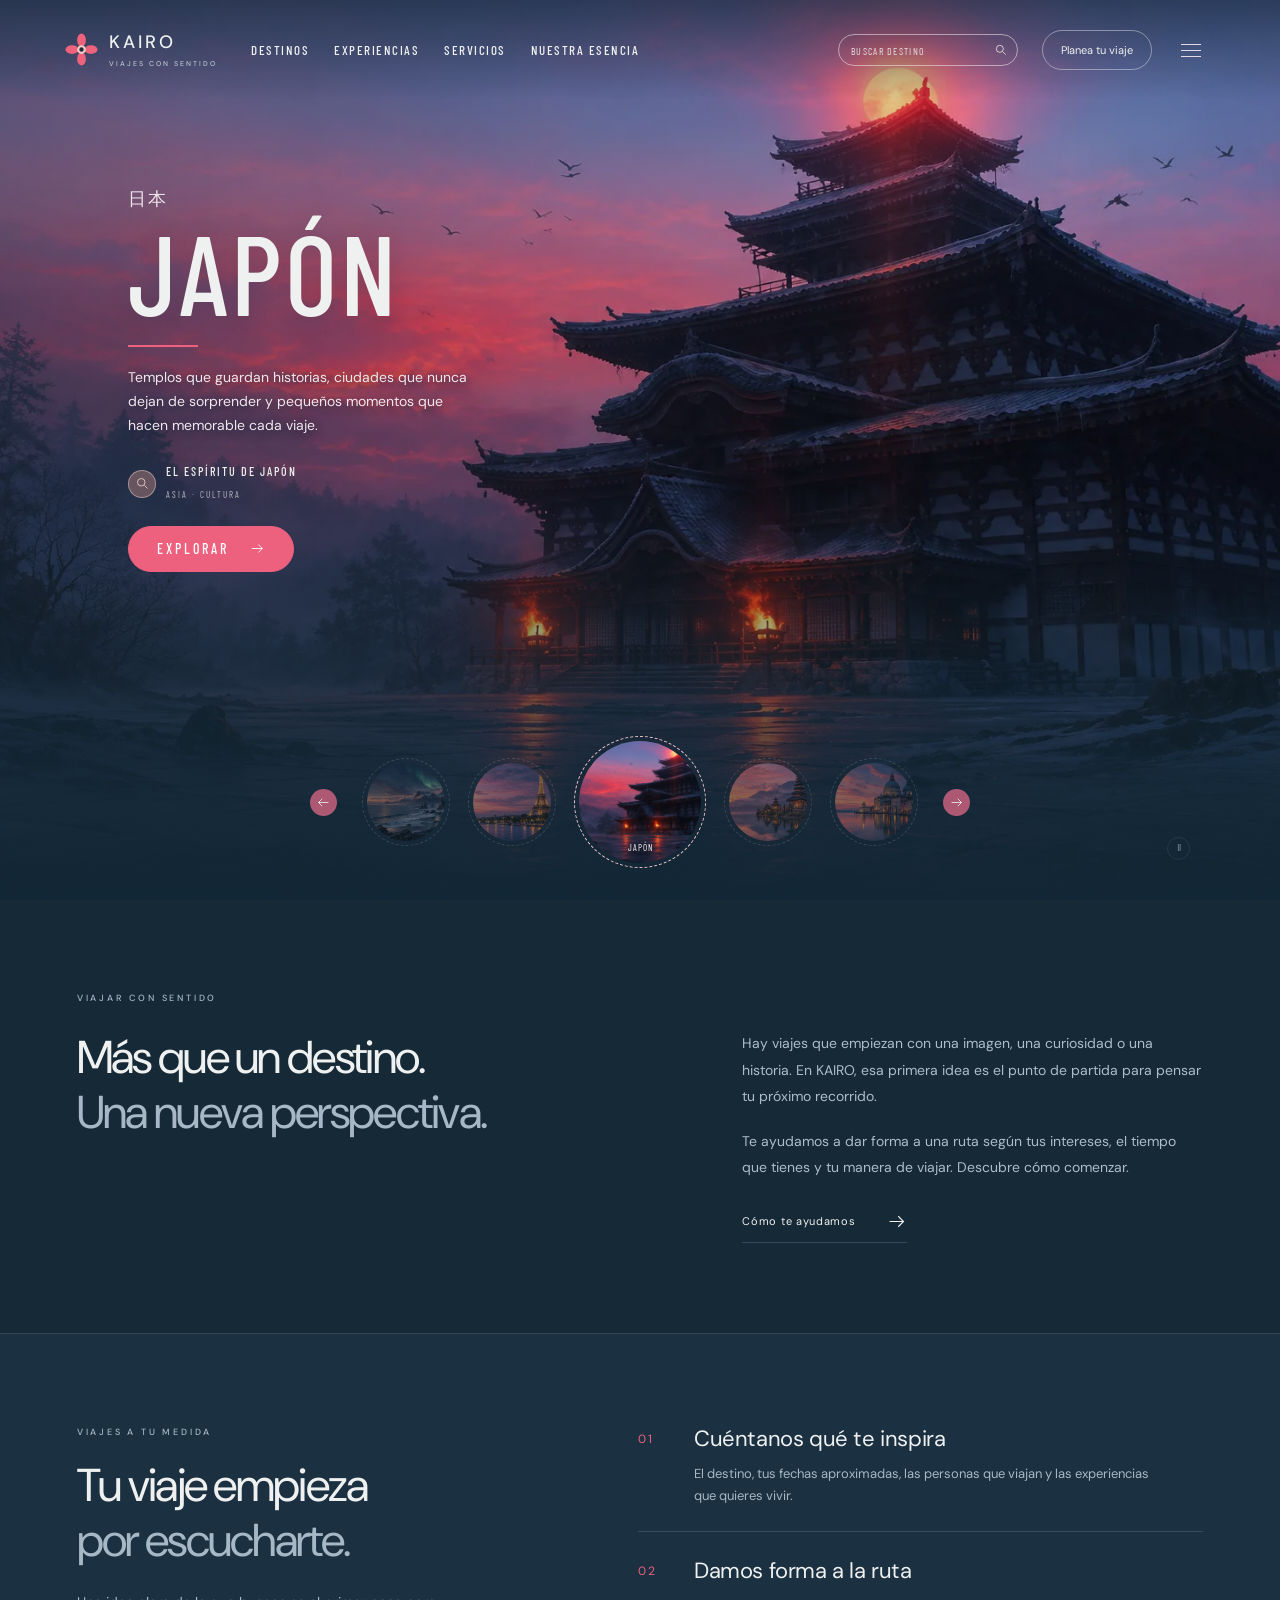
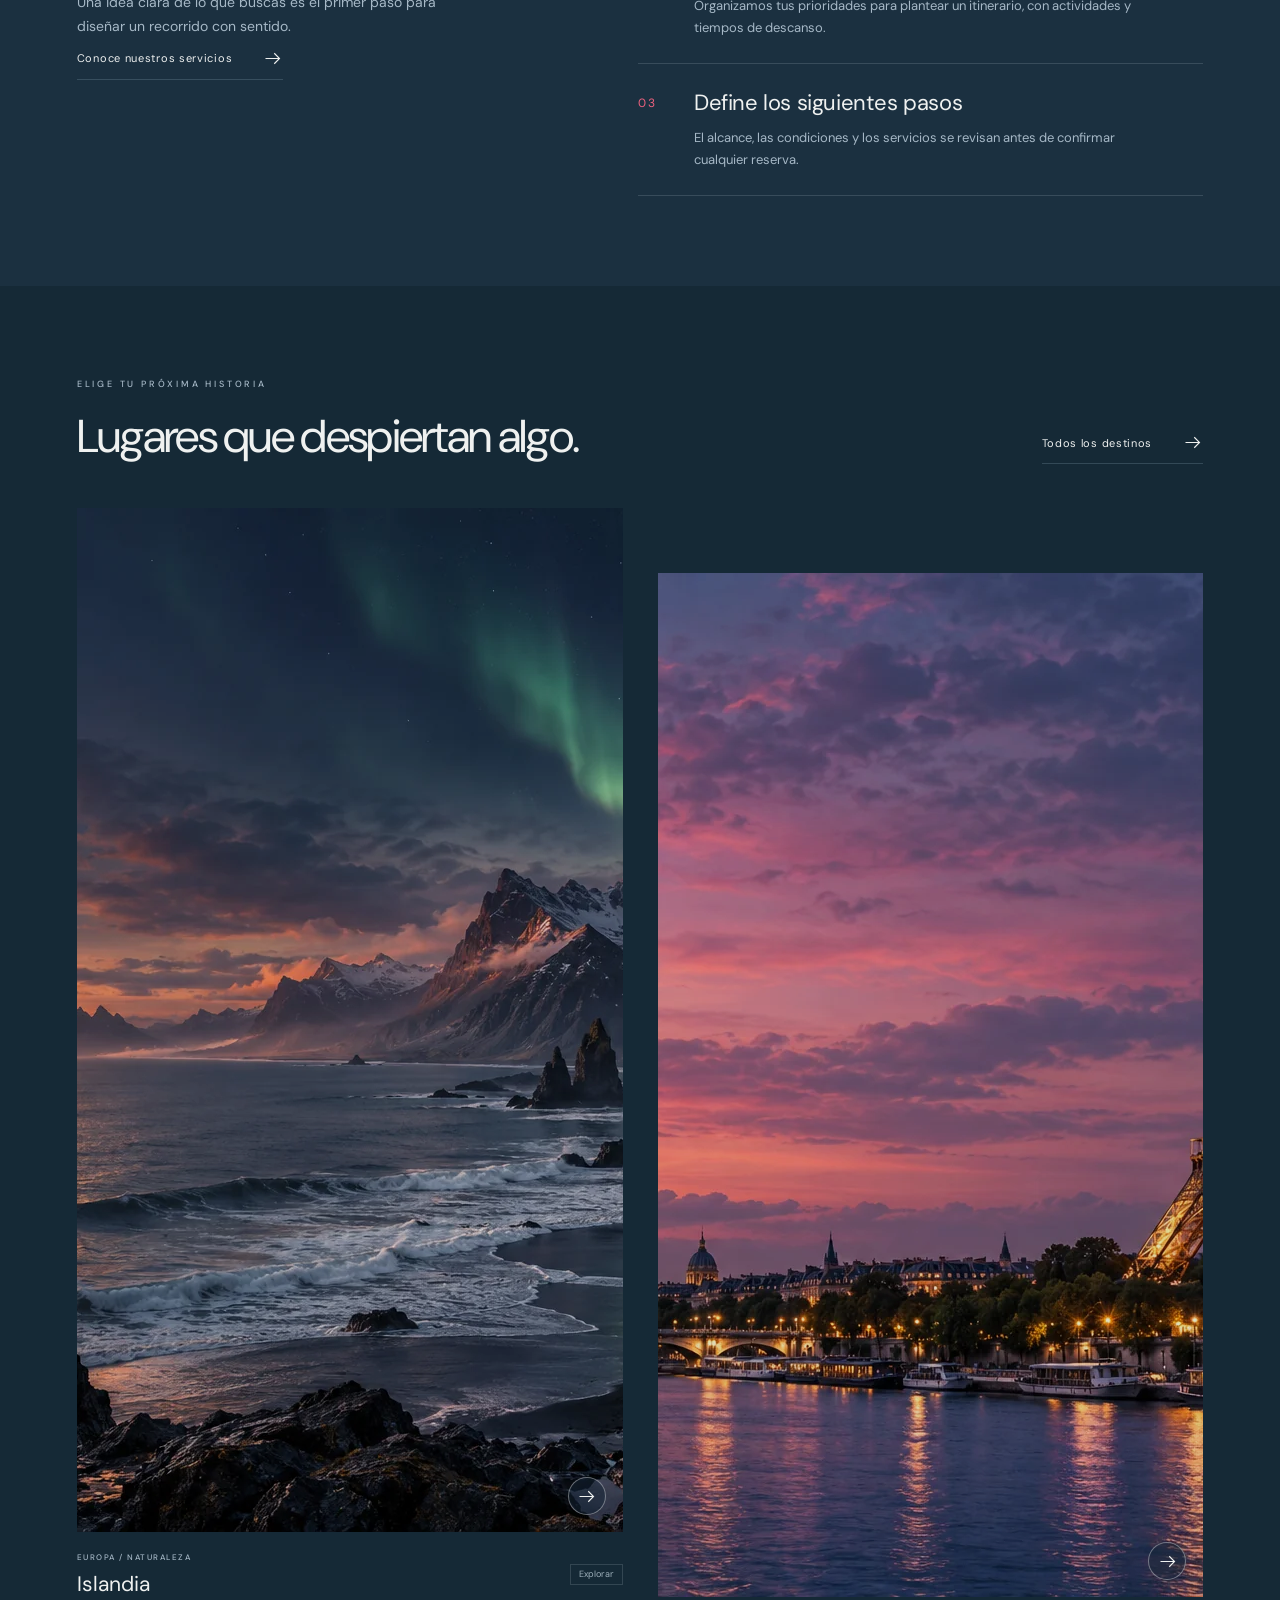
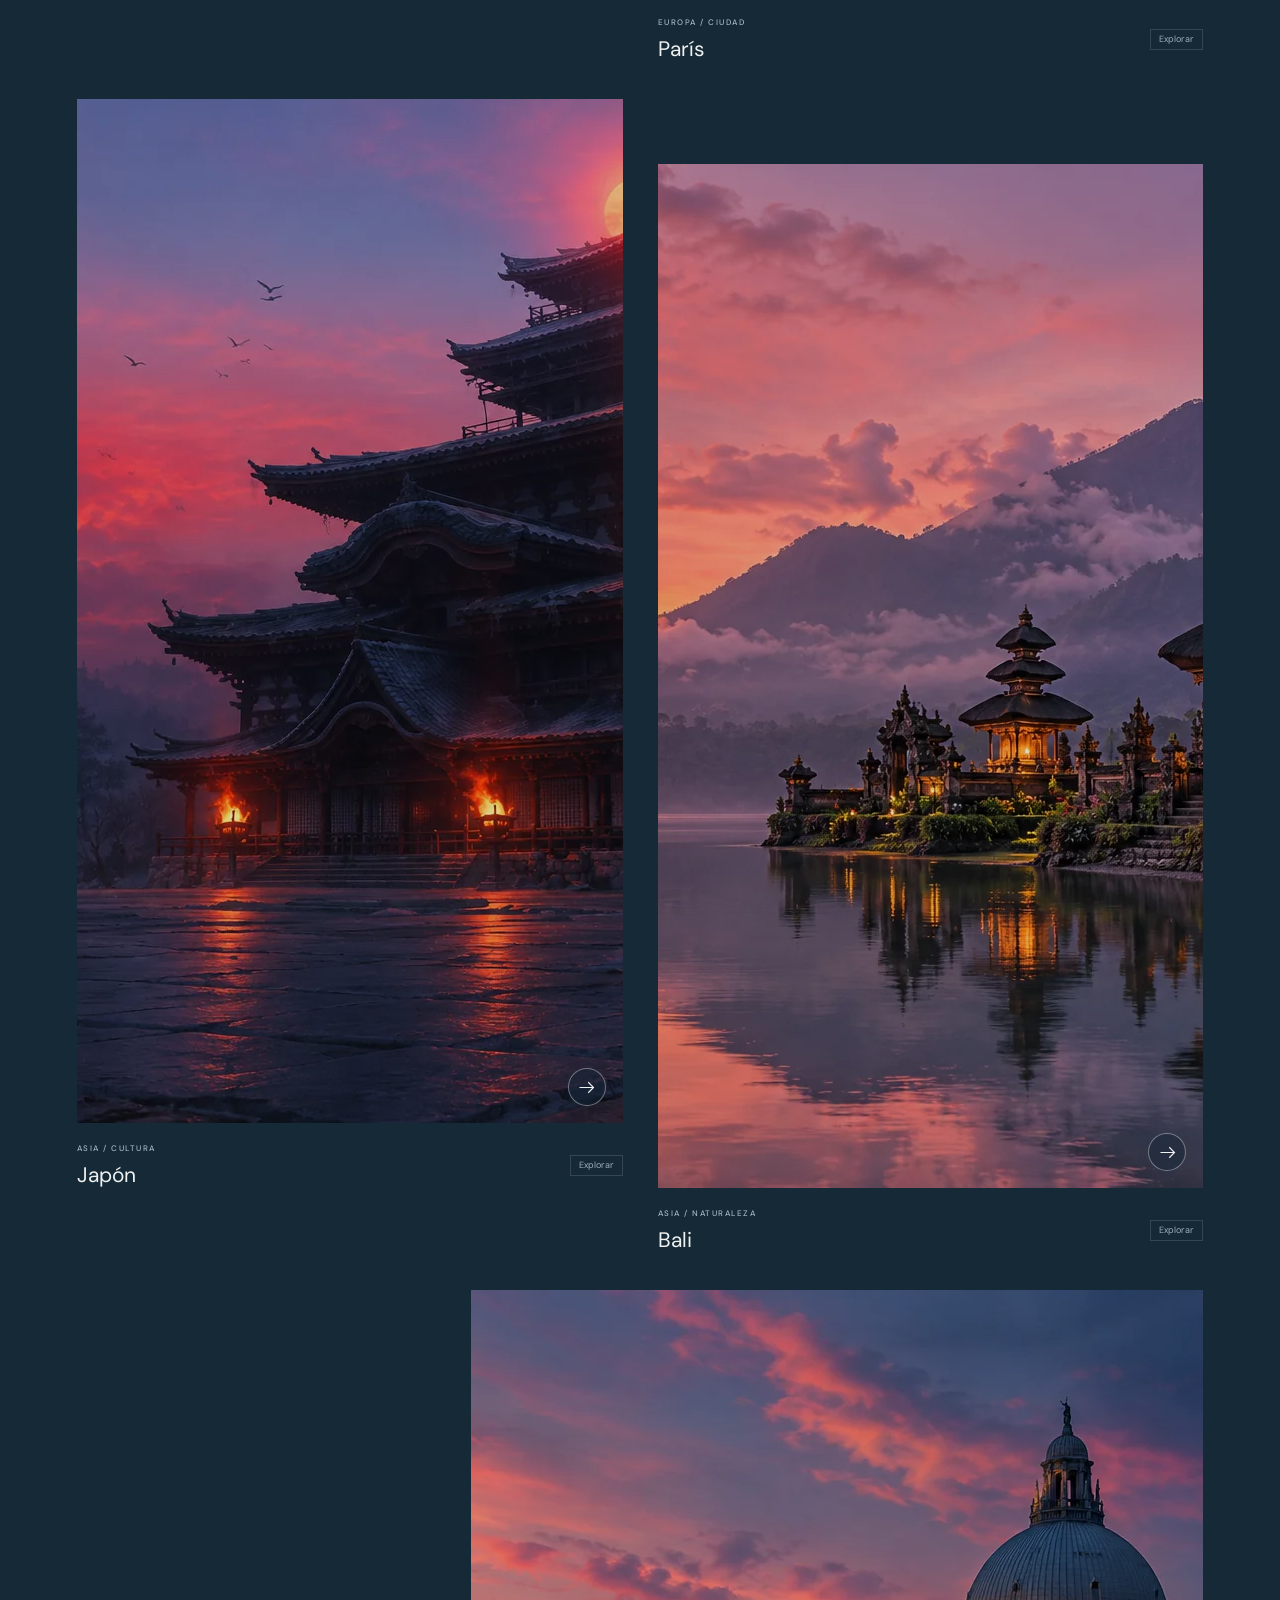
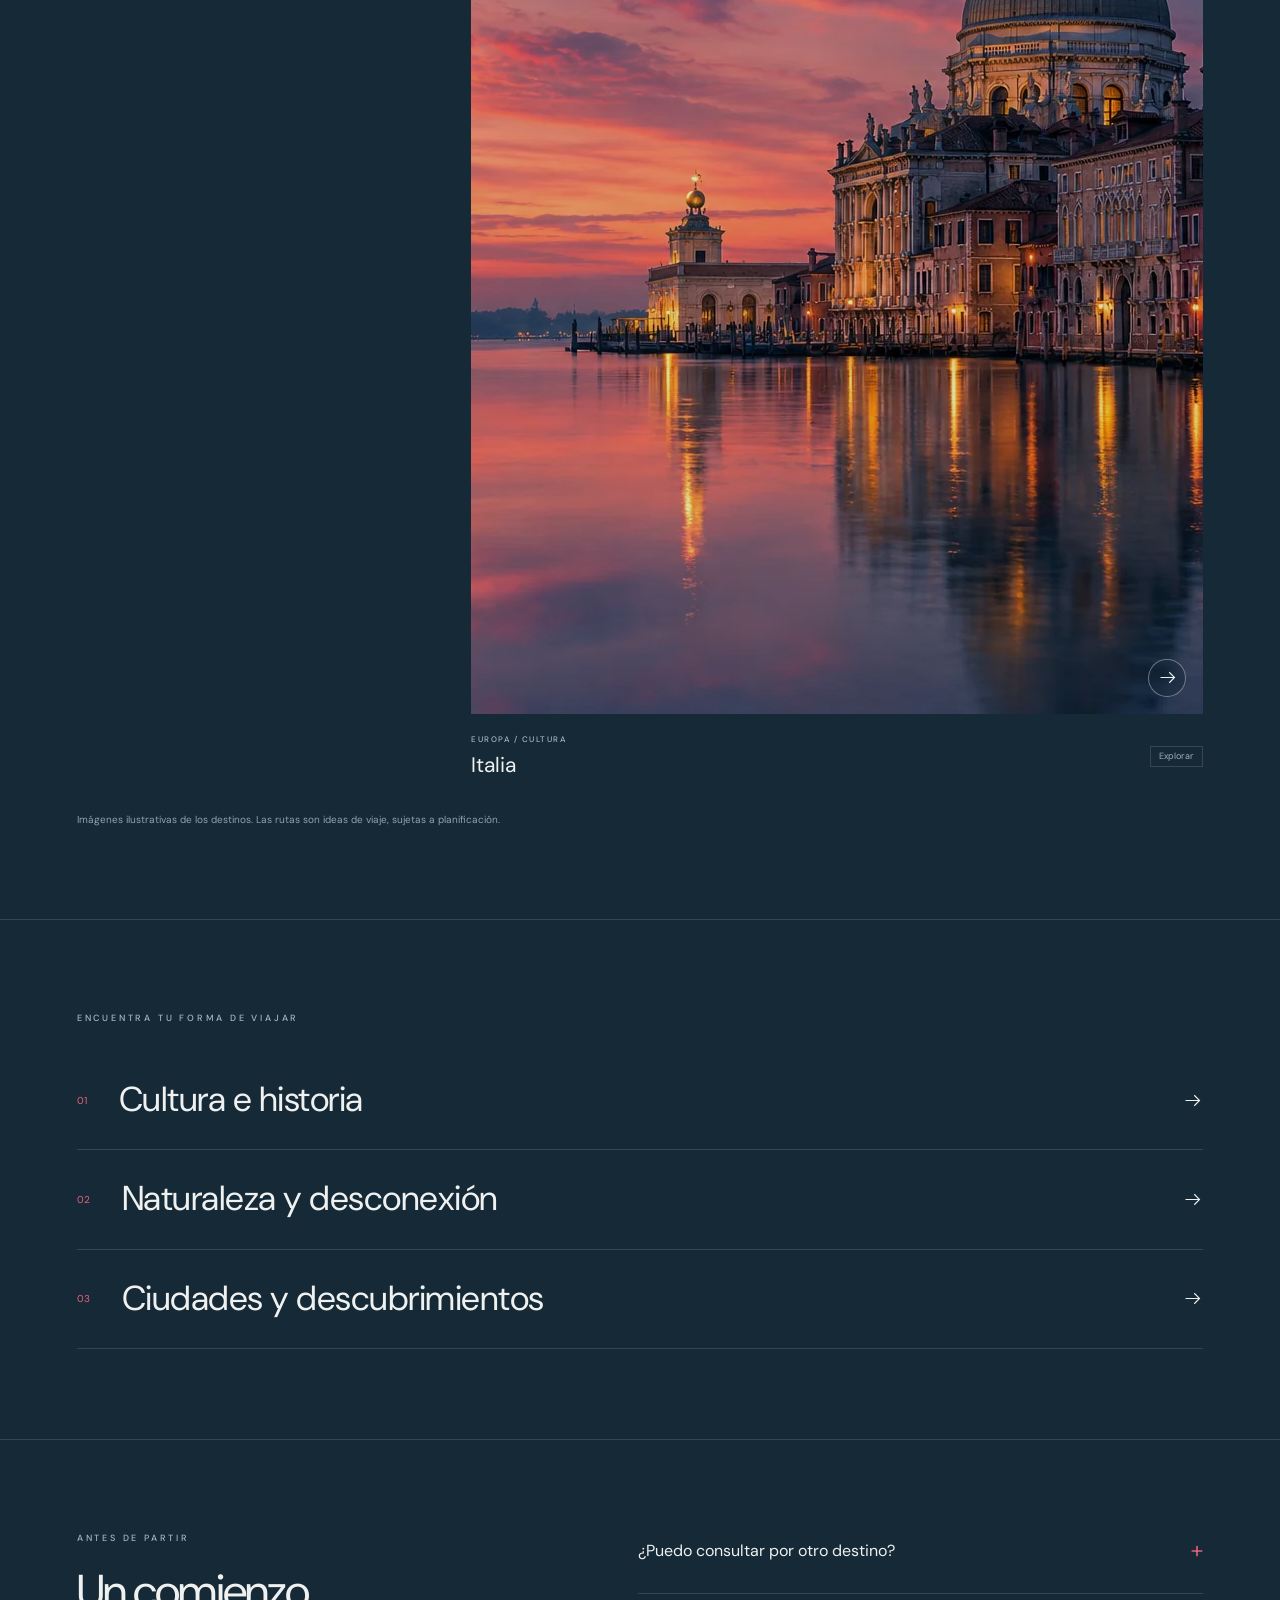
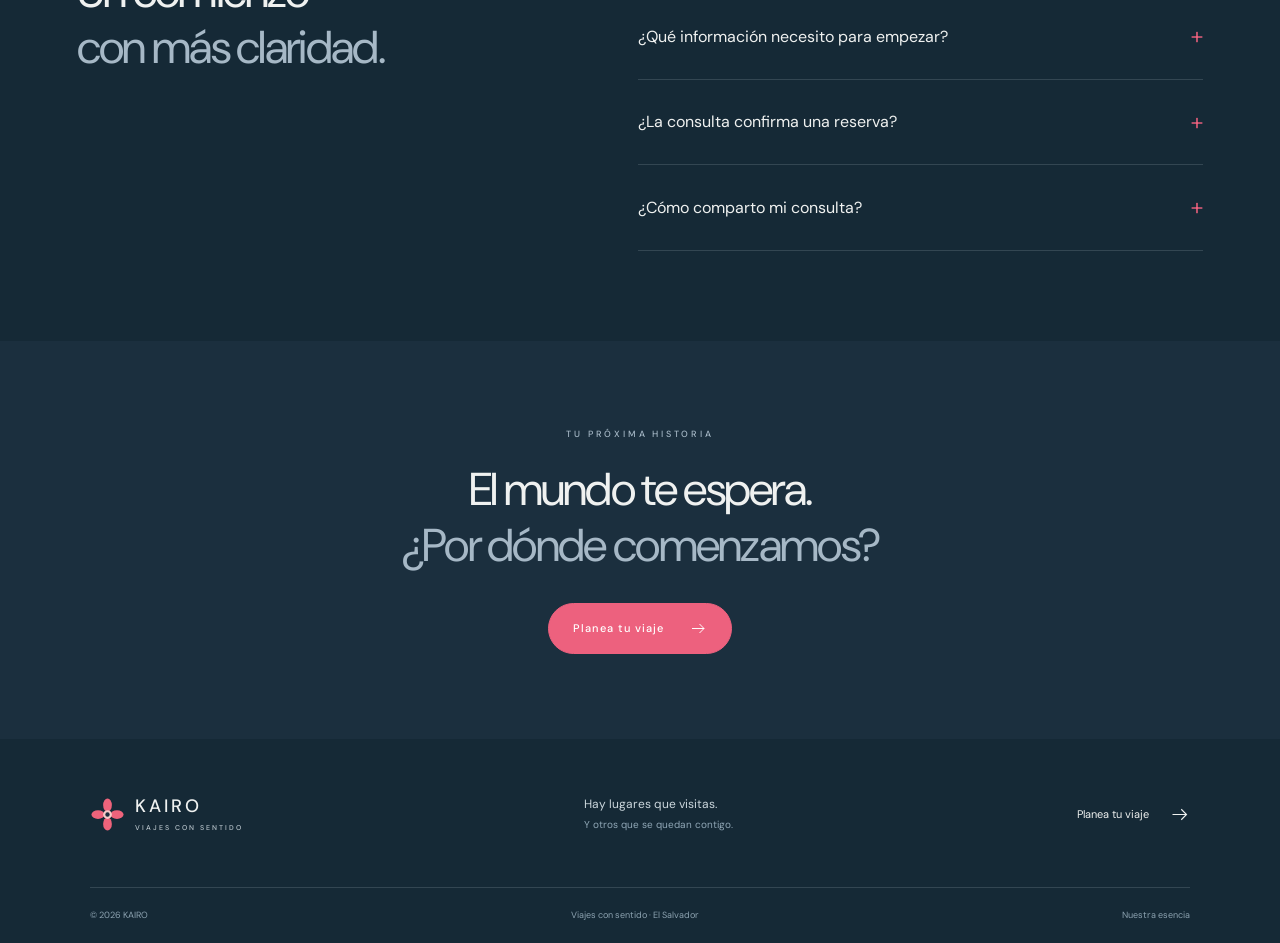
==== commit 6fec3b07: "Expand KAIRO to full-screen layout and clarify travel services" ====
--- a/index.html
+++ b/index.html
@@ -4,7 +4,7 @@
 <meta name="theme-color" content="#223447"><meta name="description" content="Explora Japón, Bali, París, Islandia e Italia. Encuentra inspiración para tu próxima historia.">
 <title>KAIRO — Viajes con sentido</title><link rel="icon" type="image/svg+xml" href="assets/logo.svg">
 <link rel="preconnect" href="https://fonts.googleapis.com"><link rel="preconnect" href="https://fonts.gstatic.com" crossorigin>
-<link rel="stylesheet" href="assets/styles.css">
+<link rel="stylesheet" href="assets/styles.css?v=20261016">
 <link rel="preload" as="image" href="assets/japon.webp">
-<script src="assets/app.js" defer></script></head>
+<script src="assets/app.js?v=20261016" defer></script></head>
 <body data-page="inicio"><div id="app"></div><noscript><main style="padding:40px"><h1>KAIRO — Viajes con sentido</h1><p>Activa JavaScript para explorar destinos y preparar tu consulta.</p><nav><a href="index.html">Inicio</a> · <a href="destinos.html">Destinos</a> · <a href="experiencias.html">Experiencias</a> · <a href="nosotros.html">Nuestra esencia</a> · <a href="contacto.html">Contacto</a></nav></main></noscript></body></html>
--- a/assets/styles.css
+++ b/assets/styles.css
@@ -1,11 +1,73 @@
 @import url('https://fonts.googleapis.com/css2?family=Barlow+Condensed:wght@400;500;600&family=DM+Sans:wght@300;400;500;600;700&display=swap');
-:root{--bg:#142331;--panel:#192c3b;--paper:#f3f2ee;--ink:#eff1f0;--muted:#a9bac3;--accent:#ee637b;--line:rgba(218,231,237,.15);--font:'DM Sans',Arial,sans-serif;--display:'Barlow Condensed','Arial Narrow',sans-serif;color-scheme:dark}*{box-sizing:border-box}html{scroll-behavior:smooth;scroll-padding-top:100px}body{margin:0;background:radial-gradient(ellipse at 85% 15%,#283443 0,transparent 38%),radial-gradient(ellipse at 8% 85%,#243747 0,transparent 45%),var(--bg);font-family:var(--font);color:var(--ink);font-size:15px;line-height:1.7;-webkit-font-smoothing:antialiased}button,input,select,textarea{font:inherit}a{color:inherit;text-decoration:none}button{color:inherit;cursor:pointer}button,a,input,textarea,select{-webkit-tap-highlight-color:transparent}button{border:0;background:none}button:focus-visible,a:focus-visible,input:focus-visible,select:focus-visible,textarea:focus-visible{outline:2px solid var(--accent);outline-offset:5px}img{max-width:100%;display:block;object-fit:cover}svg{width:21px;height:21px;fill:none;stroke:currentColor;stroke-width:1.3;flex-shrink:0}h1,h2,h3,p{margin:0}h1,h2,h3{font-weight:400}h2{font-size:clamp(30px,3.6vw,52px);line-height:1.2;letter-spacing:-1.7px}h3{font-size:24px;line-height:1.4}em{font-style:normal;color:var(--muted)}[hidden]{display:none!important}.site-shell{max-width:1480px;width:calc(100% - 96px);margin:48px auto 32px;background:#142633;border:1px solid rgba(184,205,216,.08);border-radius:8px;box-shadow:0 30px 100px #07132066;position:relative;overflow:clip}.home-shell{background:#142633}.header{height:96px;display:flex;align-items:center;justify-content:space-between;padding:0 52px;gap:24px;position:relative;z-index:20;border-bottom:1px solid var(--line);background:rgba(18,35,48,.95)}.home-shell .header{position:absolute;top:0;left:0;right:0;background:linear-gradient(#17263866,transparent);border-bottom:0}.brand{display:flex;align-items:center;gap:12px;flex-shrink:0}.brand img{object-fit:contain}.brand>span{font-size:18px;letter-spacing:5px;line-height:1.2;font-weight:500}.brand small{display:block;font-size:8px;letter-spacing:3.2px;margin-top:6px;color:#b9c5cc}.desktop-nav{display:flex;gap:29px;align-items:center}.desktop-nav a,.header-contact{font-size:10px;letter-spacing:1.5px;text-transform:uppercase}.desktop-nav a{position:relative;padding:12px 0}.desktop-nav a:after{content:'';position:absolute;height:1px;background:var(--accent);bottom:5px;left:0;width:0;transition:width .25s}.desktop-nav a:hover:after,.desktop-nav a[aria-current]:after{width:100%}.header-contact{display:flex;align-items:center;gap:16px}.header-contact:hover{color:var(--accent)}.header-contact svg{width:18px}.menu-toggle{display:none;padding:12px}.menu-toggle span{display:block;width:23px;height:1px;background:white;margin:6px 0}.mobile-menu{position:absolute;left:0;right:0;top:90px;z-index:25;background:#172a39;padding:20px 30px;border-bottom:1px solid var(--line)}.mobile-menu a{display:flex;justify-content:space-between;padding:14px 0;font-size:20px;border-bottom:1px solid var(--line)}.skip{position:absolute;top:-100px;left:20px;z-index:100;background:var(--accent);color:#101d29;padding:10px 15px}.skip:focus{top:10px}.hero{min-height:780px;height:min(850px,calc(100svh - 96px));position:relative;isolation:isolate;background:#1c2d42;overflow:hidden}.hero-images,.hero-image,.hero-shade{position:absolute;inset:0;width:100%;height:100%}.hero-image{opacity:0;object-position:65% 50%;transition:opacity 1.1s ease,transform 9s linear;transform:scale(1.045);z-index:-2}.hero-image.active{opacity:1;transform:scale(1)}.hero-shade{background:linear-gradient(0deg,#112632 0%,#132838cf 11%,transparent 43%),linear-gradient(90deg,#142534d9 0%,#17253785 35%,#18273605 74%),linear-gradient(180deg,#17273960,transparent 40%);z-index:-1}.hero-copy{position:relative;padding-top:190px;margin-left:8.5%;width:43%;max-width:530px;z-index:2}.eyebrow{display:block;font-size:9px;letter-spacing:2.8px;font-weight:500;text-transform:uppercase;line-height:1.8;color:var(--muted)}.hero-eyebrow{font-size:8px;color:#e2c1cb;letter-spacing:2.7px}.hero h1{font-family:var(--display);font-weight:500;font-size:clamp(80px,9.1vw,144px);line-height:.95;letter-spacing:6px;margin:22px 0 25px}.hero h1 span{display:block;font-family:var(--font);font-size:clamp(22px,2.6vw,38px);font-weight:300;letter-spacing:-1px;line-height:1.6;margin-top:8px}.hero-copy>p{font-size:13px;line-height:1.8;max-width:340px;color:#d0d7de}.hero-credit{display:flex;align-items:center;gap:13px;margin-top:27px;margin-bottom:24px}.credit-line{width:26px;height:1px;background:var(--accent)}.hero-credit strong{font-size:11px;font-weight:500;letter-spacing:1px;display:block}.hero-credit div>span{font-size:7px;letter-spacing:2px;color:#adbcc6}.button{display:inline-flex;align-items:center;justify-content:center;gap:25px;font-size:11px;letter-spacing:1px;font-weight:500;padding:14px 24px;border:1px solid var(--line);transition:background .2s,transform .2s;line-height:1.5}.button svg{width:18px}.button:hover{transform:translateY(-2px)}.coral{background:var(--accent);color:#fff;border:1px solid var(--accent);border-radius:30px}.coral:hover{background:#fa7b91}.hero-side{position:absolute;right:30px;top:48%;transform:translateY(-50%);writing-mode:vertical-rl;display:flex;align-items:center;gap:18px;font-size:7px;letter-spacing:2.2px;color:#bbcbd3}.vertical-line{height:60px;width:1px;background:#abc4d255}.hero-bottom{position:absolute;bottom:30px;left:48px;right:48px;display:grid;grid-template-columns:1fr auto 1fr;align-items:center;gap:16px}.hero-counter{font-size:10px;letter-spacing:2px;display:flex;align-items:center;gap:14px;color:#91aab9}.hero-counter>span:first-child{color:white}.counter-line{height:1px;width:45px;background:#91aab950}.carousel-controls{display:flex;align-items:center;gap:22px}.carousel-arrow{background:#df617780;border:1px solid #f3889e66;width:28px;height:28px;display:grid;place-items:center;border-radius:50%;padding:0}.carousel-arrow:hover{background:var(--accent)}.carousel-arrow svg{width:15px}.carousel-arrow.prev svg{transform:rotate(180deg)}.thumbs{display:flex;gap:16px;align-items:center;height:142px}.thumb{position:relative;width:76px;height:76px;border-radius:50%;padding:5px;border:1px dashed #e1bdce66;transition:width .4s,height .4s,opacity .4s;opacity:.6;flex-shrink:0}.thumb img{width:100%;height:100%;border-radius:50%;object-fit:cover}.thumb span{position:absolute;bottom:8px;left:50%;transform:translateX(-50%);font-size:8px;color:white;text-shadow:0 1px 4px black}.thumb.selected{width:120px;height:120px;border-color:#f2a0b3;opacity:1}.thumb:hover{opacity:1}.pause{justify-self:end;width:30px;height:30px;border-radius:50%;color:#b4c6d0;border:1px solid var(--line);line-height:1}.section{padding:88px 7%}.intro{display:grid;grid-template-columns:1.2fr 1fr;gap:10%;border-bottom:1px solid var(--line)}.intro h2{margin-top:24px}.intro-text{padding-top:40px}.intro-text p{color:#acbdc8;font-size:14px;line-height:1.9}.intro-text p+p{margin-top:18px}.text-link{display:inline-flex;align-items:center;gap:30px;padding:10px 0;border-bottom:1px solid #70899855;font-size:11px;letter-spacing:.7px;transition:color .2s}.text-link:hover{color:var(--accent)}.intro-text .text-link{margin-top:20px}.section-head{display:flex;align-items:end;justify-content:space-between;gap:35px;margin-bottom:44px}.section-head h2{margin-top:17px}.project-grid{display:grid;grid-template-columns:1.4fr 1fr;gap:35px}.project:nth-child(2){padding-top:70px}.project:nth-child(3){grid-column:1/-1;width:65%;margin-left:auto;margin-top:20px}.project-image{display:block;width:100%;padding:0;position:relative;overflow:hidden}.project-image img{width:100%;aspect-ratio:1.45;transition:transform .6s,filter .6s;filter:brightness(.88)}.project-image:hover img{transform:scale(1.035);filter:brightness(1)}.image-arrow{position:absolute;bottom:17px;right:17px;border:1px solid #ffffff60;background:#16273880;border-radius:50%;width:38px;height:38px;display:grid;place-items:center}.project-label{display:flex;justify-content:space-between;align-items:center;padding-top:18px;gap:15px}.project-label h3{font-size:21px;margin-top:5px}.project-label h3 button{padding:0;text-align:left}.project-label .eyebrow{font-size:8px;letter-spacing:1.5px}.concept-label{font-size:9px;color:#9caeb9;border:1px solid var(--line);padding:2px 8px;white-space:nowrap}.disclosure{font-size:10px;color:#90a4b0;line-height:1.8;margin-top:30px}.service-strip{border-top:1px solid var(--line);padding-top:60px}.service-strip>.eyebrow{margin-bottom:25px}.service-strip>a{display:flex;gap:32px;padding:25px 0;border-bottom:1px solid var(--line);align-items:center}.service-strip>a>span{font-size:10px;color:var(--accent)}.service-strip h3{flex:1;font-size:clamp(22px,2.7vw,36px);letter-spacing:-.5px}.service-strip a:hover h3{color:var(--accent)}.closing{background:#1b2f3e;text-align:center;padding:85px 25px}.closing h2{margin:20px 0 30px}.footer{padding:55px 7% 20px;display:grid;grid-template-columns:1fr 1fr auto;align-items:center;gap:30px}.footer p{font-size:12px;color:#ccd7dd}.footer p span{font-size:10px;color:#91a8b7}.footer>a:last-of-type{display:flex;align-items:center;gap:20px;font-size:11px}.footer-bottom{grid-column:1/-1;display:flex;justify-content:space-between;gap:20px;border-top:1px solid var(--line);padding-top:20px;margin-top:22px;color:#8da3b1;font-size:9px}.page-heading{padding-bottom:50px}.page-heading h1{font-size:clamp(48px,6vw,85px);letter-spacing:-3px;line-height:1.1;margin:25px 0}.page-heading p{color:var(--muted);max-width:500px}.portfolio{padding-top:15px}.filters{display:flex;flex-wrap:wrap;gap:15px;margin-bottom:50px}.filters button{padding:8px 18px;border:1px solid var(--line);border-radius:30px;font-size:11px;color:var(--muted)}.filters button[aria-pressed=true]{color:white;background:var(--accent);border-color:var(--accent)}.portfolio-grid .project:nth-child(2){padding-top:0}.portfolio-grid .project:nth-child(3){width:100%;grid-column:auto;margin:0}.portfolio-grid{grid-template-columns:1fr 1fr}.service-detail{display:grid;grid-template-columns:1fr 1fr;gap:8%;align-items:center;border-top:1px solid var(--line);scroll-margin-top:20px}.service-photo img{aspect-ratio:1;object-position:center}.service-detail h2{margin:20px 0;font-size:clamp(30px,3vw,44px)}.service-detail p,.identity p{color:var(--muted);font-size:14px}.service-detail:nth-child(odd) .service-photo{order:2}.detail-list{list-style:none;padding:0;margin:25px 0;color:var(--muted);font-size:12px}.detail-list li{padding:10px 0;border-bottom:1px solid var(--line)}.detail-list li:before{content:'↗';color:var(--accent);margin-right:14px}.process h2{margin-top:20px}.process ol{display:grid;grid-template-columns:repeat(4,1fr);gap:30px;list-style:none;padding:0;margin:45px 0 0}.process li{border-top:1px solid var(--line);padding-top:20px}.process li>span{color:var(--accent);font-size:10px}.process h3{font-size:22px;margin:15px 0 10px}.process p{color:var(--muted);font-size:12px}.studio-cover{height:550px;position:relative;isolation:isolate}.studio-cover>img{position:absolute;width:100%;height:100%;z-index:-2}.studio-cover:after{content:'';position:absolute;inset:0;background:linear-gradient(90deg,#122735ca,#12273530),linear-gradient(0deg,#122735,transparent 60%);z-index:-1}.studio-cover>div{position:absolute;left:7%;right:7%;bottom:70px}.studio-cover h1{font-size:clamp(40px,4.6vw,66px);line-height:1.15;letter-spacing:-2px;margin-top:18px}.studio-cover em{color:#d1d9dd}.values>div{display:grid;grid-template-columns:50px 1fr 1fr;gap:30px;padding:30px 0;border-bottom:1px solid var(--line);align-items:center}.values>.eyebrow{margin-bottom:15px}.values>div>span{color:var(--accent);font-size:10px}.values p{color:var(--muted);font-size:13px}.identity{display:grid;grid-template-columns:180px 1fr;gap:60px;align-items:center;background:#1b2f3e}.identity>img{width:140px;object-fit:contain}.identity h2{margin:18px 0}.identity p{max-width:680px}.contact-layout{display:grid;grid-template-columns:1fr 1fr;gap:10%}.contact-intro h1{font-size:clamp(50px,6vw,85px);line-height:1.1;letter-spacing:-3px;margin:25px 0}.contact-intro>p:not(.disclosure){color:var(--muted);font-size:14px;max-width:320px}.contact-intro>img{margin-top:35px;aspect-ratio:1.2;width:100%}form{padding-top:5px}form>.eyebrow{margin-bottom:32px}form>label{display:block;margin:20px 0 8px;font-size:12px}form label>span{color:var(--muted);font-size:11px}input:not([type=checkbox]),select,textarea{width:100%;border:0;border-bottom:1px solid #526978;background:#172c3b;color:var(--ink);padding:12px 13px;border-radius:0}input::placeholder,textarea::placeholder{color:#8d9da8;font-size:12px}textarea{resize:vertical;min-height:110px;max-height:400px}select{font-size:12px}.consent{display:flex!important;gap:10px;align-items:start;margin:22px 0!important}.consent input{margin-top:5px;accent-color:var(--accent)}.consent span{font-size:10px}.form-note{font-size:10px;color:#99aeba;line-height:1.8;margin-top:18px}.form-result{margin-top:24px;padding:20px;background:#243947;border:1px solid var(--line)}.form-result p{font-size:12px;color:var(--muted)}.clear-draft{display:block;padding:15px 0 0;font-size:10px;color:var(--muted);text-decoration:underline}.project-dialog{border:1px solid var(--line);padding:0;background:#182c3a;color:var(--ink);width:min(800px,90vw);max-height:90svh;overflow:auto;border-radius:7px}.project-dialog::backdrop{background:#071420cf;backdrop-filter:blur(8px)}.dialog-image{width:100%;max-height:380px;object-fit:cover}.dialog-body{padding:35px}.dialog-body h2{margin:12px 0 18px}.dialog-body p{color:var(--muted);font-size:14px}.dialog-close{position:absolute;right:15px;top:15px;z-index:2;background:#132633cc;border:1px solid #ffffff55;border-radius:50%;width:36px;height:36px;font-size:25px;line-height:1}.dialog-open{overflow:hidden}.sr-only{position:absolute;width:1px;height:1px;padding:0;margin:-1px;overflow:hidden;clip:rect(0,0,0,0);white-space:nowrap;border:0}
-@media(min-width:1600px){.hero-copy{padding-top:220px}}@media(max-width:1100px){.site-shell{width:calc(100% - 48px);margin-top:24px}.header{padding:0 30px}.desktop-nav{gap:20px}.hero{min-height:760px}.hero-copy{width:53%;padding-top:185px}.hero-bottom{left:30px;right:30px}.carousel-controls{gap:16px}.section{padding:65px 6%}.hero h1{font-size:100px}.project-grid{gap:25px}.identity{gap:30px}}@media(max-width:800px){.site-shell{width:calc(100% - 28px);margin:14px auto;border-radius:6px}.header{height:88px;padding:0 24px;gap:15px}.desktop-nav{display:none}.header-contact{margin-left:auto;font-size:9px;gap:10px}.menu-toggle{display:block;padding:4px}.mobile-menu{top:88px}.brand>span{font-size:16px;letter-spacing:4px}.brand img{width:30px;height:30px}.brand small{font-size:7px}.hero{min-height:760px;height:calc(100svh - 28px);max-height:950px}.hero-copy{margin-left:7%;width:70%;padding-top:180px}.hero h1{font-size:100px;margin-top:18px}.hero h1 span{font-size:30px}.hero-image{object-position:64% center}.hero-shade{background:linear-gradient(0deg,#112632 0%,#132838ce 15%,transparent 50%),linear-gradient(90deg,#142534ce,#17253745 70%),linear-gradient(180deg,#17273975,transparent 40%)}.hero-side{right:20px}.hero-bottom{left:24px;right:24px;bottom:23px;grid-template-columns:1fr auto}.carousel-controls{grid-column:1/-1;grid-row:1;justify-content:center}.hero-counter{grid-row:2;font-size:8px;margin-top:14px}.pause{grid-row:2}.thumbs{height:130px}.thumb{width:70px;height:70px}.thumb.selected{width:108px;height:108px}.intro{gap:30px;grid-template-columns:1fr}.intro-text{padding-top:0;max-width:530px}.section-head{align-items:start;flex-direction:column;gap:20px}.section{padding:55px 7%}.project-grid{gap:25px}.project:nth-child(2){padding-top:50px}.project:nth-child(3){width:85%}.service-detail{gap:30px;grid-template-columns:1fr}.service-photo img{aspect-ratio:1.5}.service-detail:nth-child(odd) .service-photo{order:0}.process ol{grid-template-columns:1fr 1fr}.values>div{grid-template-columns:30px 1fr;gap:10px 20px}.values p{grid-column:2}.identity{grid-template-columns:1fr;gap:25px}.identity img{width:90px;height:90px}.contact-layout{grid-template-columns:1fr;gap:45px}.contact-intro>img{aspect-ratio:1.8}.footer{grid-template-columns:1fr 1fr;padding:40px 7% 20px;gap:25px}.footer>a:last-of-type{grid-column:1/-1}.footer-bottom{flex-wrap:wrap;gap:10px 20px}.page-heading h1{letter-spacing:-2px}.closing{padding:60px 25px}}@media(max-width:480px){.header{padding:0 18px}.header-contact{font-size:8px}.header-contact svg{display:none}.hero{min-height:740px}.hero-copy{padding-top:160px;width:83%;margin-left:8%}.hero h1{font-size:87px;letter-spacing:4px}.hero h1 span{font-size:27px}.hero-eyebrow{font-size:7px;letter-spacing:1.8px}.hero-copy>p{font-size:12px;max-width:275px}.hero-credit{margin-top:23px;margin-bottom:22px}.hero-side{display:none}.hero-bottom{left:20px;right:20px}.carousel-controls{gap:12px}.thumbs{gap:12px;height:116px}.thumb{width:61px;height:61px;padding:4px}.thumb.selected{width:96px;height:96px}.carousel-arrow{width:25px;height:25px}.project-grid{grid-template-columns:1fr}.project:nth-child(2){padding-top:0}.project:nth-child(3){width:100%;grid-column:auto;margin:0}.portfolio-grid{grid-template-columns:1fr}.service-strip>a{gap:18px}.service-strip h3{font-size:21px}.section{padding:45px 7%}.process ol{gap:20px}.process h3{font-size:19px}.footer{grid-template-columns:1fr}.footer>a:last-of-type{grid-column:auto}.footer-bottom{grid-column:auto;flex-direction:column;align-items:start}.studio-cover{height:460px}.studio-cover h1{font-size:37px}.dialog-body{padding:25px}.button{font-size:10px;padding:13px 20px}.page-heading h1{font-size:45px}.filters{gap:8px;margin-bottom:30px}.filters button{font-size:10px;padding:7px 12px}}
+:root{--bg:#142331;--panel:#192c3b;--paper:#f3f2ee;--ink:#eff1f0;--muted:#a9bac3;--accent:#ee637b;--line:rgba(218,231,237,.15);--font:'DM Sans',Arial,sans-serif;--display:'Barlow Condensed','Arial Narrow',sans-serif;color-scheme:dark}*{box-sizing:border-box}html{scroll-behavior:smooth;scroll-padding-top:100px}body{margin:0;background:var(--bg);font-family:var(--font);color:var(--ink);font-size:15px;line-height:1.7;-webkit-font-smoothing:antialiased}button,input,select,textarea{font:inherit}a{color:inherit;text-decoration:none}button{color:inherit;cursor:pointer}button,a,input,textarea,select{-webkit-tap-highlight-color:transparent}button{border:0;background:none}button:focus-visible,a:focus-visible,input:focus-visible,select:focus-visible,textarea:focus-visible{outline:2px solid var(--accent);outline-offset:5px}img{max-width:100%;display:block;object-fit:cover}svg{width:21px;height:21px;fill:none;stroke:currentColor;stroke-width:1.3;flex-shrink:0}h1,h2,h3,p{margin:0}h1,h2,h3{font-weight:400}h2{font-size:clamp(30px,3.6vw,52px);line-height:1.2;letter-spacing:-1.7px}h3{font-size:24px;line-height:1.4}em{font-style:normal;color:var(--muted)}[hidden]{display:none!important}.home-shell{background:#142633}.header{height:96px;display:flex;align-items:center;justify-content:space-between;padding:0 52px;gap:24px;position:relative;z-index:20;border-bottom:1px solid var(--line);background:rgba(18,35,48,.95)}.home-shell .header{position:absolute;top:0;left:0;right:0;background:linear-gradient(#17263866,transparent);border-bottom:0}.brand{display:flex;align-items:center;gap:12px;flex-shrink:0}.brand img{object-fit:contain}.brand>span{font-size:18px;letter-spacing:5px;line-height:1.2;font-weight:500}.brand small{display:block;font-size:8px;letter-spacing:3.2px;margin-top:6px;color:#b9c5cc}.desktop-nav{display:flex;gap:29px;align-items:center}.desktop-nav a,.header-contact{font-size:10px;letter-spacing:1.5px;text-transform:uppercase}.desktop-nav a{position:relative;padding:12px 0}.desktop-nav a:after{content:'';position:absolute;height:1px;background:var(--accent);bottom:5px;left:0;width:0;transition:width .25s}.desktop-nav a:hover:after,.desktop-nav a[aria-current]:after{width:100%}.header-contact{display:flex;align-items:center;gap:16px}.header-contact:hover{color:var(--accent)}.header-contact svg{width:18px}.menu-toggle{display:none;padding:12px}.menu-toggle span{display:block;width:23px;height:1px;background:white;margin:6px 0}.mobile-menu{position:absolute;left:0;right:0;top:90px;z-index:25;background:#172a39;padding:20px 30px;border-bottom:1px solid var(--line)}.mobile-menu a{display:flex;justify-content:space-between;padding:14px 0;font-size:20px;border-bottom:1px solid var(--line)}.skip{position:absolute;top:-100px;left:20px;z-index:100;background:var(--accent);color:#101d29;padding:10px 15px}.skip:focus{top:10px}.hero-images,.hero-image,.hero-shade{position:absolute;inset:0;width:100%;height:100%}.hero-image{opacity:0;object-position:65% 50%;transition:opacity 1.1s ease,transform 9s linear;transform:scale(1.045);z-index:-2}.hero-image.active{opacity:1;transform:scale(1)}.hero-shade{background:linear-gradient(0deg,#112632 0%,#132838cf 11%,transparent 43%),linear-gradient(90deg,#142534d9 0%,#17253785 35%,#18273605 74%),linear-gradient(180deg,#17273960,transparent 40%);z-index:-1}.eyebrow{display:block;font-size:9px;letter-spacing:2.8px;font-weight:500;text-transform:uppercase;line-height:1.8;color:var(--muted)}.hero-eyebrow{font-size:8px;color:#e2c1cb;letter-spacing:2.7px}.hero h1{font-family:var(--display);font-weight:500;font-size:clamp(80px,9.1vw,144px);line-height:.95;letter-spacing:6px;margin:22px 0 25px}.hero h1 span{display:block;font-family:var(--font);font-size:clamp(22px,2.6vw,38px);font-weight:300;letter-spacing:-1px;line-height:1.6;margin-top:8px}.hero-copy>p{font-size:13px;line-height:1.8;max-width:340px;color:#d0d7de}.hero-credit{display:flex;align-items:center;gap:13px;margin-top:27px;margin-bottom:24px}.credit-line{width:26px;height:1px;background:var(--accent)}.hero-credit strong{font-size:11px;font-weight:500;letter-spacing:1px;display:block}.hero-credit div>span{font-size:7px;letter-spacing:2px;color:#adbcc6}.button{display:inline-flex;align-items:center;justify-content:center;gap:25px;font-size:11px;letter-spacing:1px;font-weight:500;padding:14px 24px;border:1px solid var(--line);transition:background .2s,transform .2s;line-height:1.5}.button svg{width:18px}.button:hover{transform:translateY(-2px)}.coral{background:var(--accent);color:#fff;border:1px solid var(--accent);border-radius:30px}.coral:hover{background:#fa7b91}.hero-side{position:absolute;right:30px;top:48%;transform:translateY(-50%);writing-mode:vertical-rl;display:flex;align-items:center;gap:18px;font-size:7px;letter-spacing:2.2px;color:#bbcbd3}.vertical-line{height:60px;width:1px;background:#abc4d255}.hero-bottom{position:absolute;bottom:30px;left:48px;right:48px;display:grid;grid-template-columns:1fr auto 1fr;align-items:center;gap:16px}.hero-counter{font-size:10px;letter-spacing:2px;display:flex;align-items:center;gap:14px;color:#91aab9}.hero-counter>span:first-child{color:white}.counter-line{height:1px;width:45px;background:#91aab950}.carousel-controls{display:flex;align-items:center;gap:22px}.carousel-arrow{background:#df617780;border:1px solid #f3889e66;width:28px;height:28px;display:grid;place-items:center;border-radius:50%;padding:0}.carousel-arrow:hover{background:var(--accent)}.carousel-arrow svg{width:15px}.carousel-arrow.prev svg{transform:rotate(180deg)}.thumbs{display:flex;gap:16px;align-items:center;height:142px}.thumb{position:relative;width:76px;height:76px;border-radius:50%;padding:5px;border:1px dashed #e1bdce66;transition:width .4s,height .4s,opacity .4s;opacity:.6;flex-shrink:0}.thumb img{width:100%;height:100%;border-radius:50%;object-fit:cover}.thumb span{position:absolute;bottom:8px;left:50%;transform:translateX(-50%);font-size:8px;color:white;text-shadow:0 1px 4px black}.thumb.selected{width:120px;height:120px;border-color:#f2a0b3;opacity:1}.thumb:hover{opacity:1}.pause{justify-self:end;width:30px;height:30px;border-radius:50%;color:#b4c6d0;border:1px solid var(--line);line-height:1}.section{padding:88px 7%}.intro{display:grid;grid-template-columns:1.2fr 1fr;gap:10%;border-bottom:1px solid var(--line)}.intro h2{margin-top:24px}.intro-text{padding-top:40px}.intro-text p{color:#acbdc8;font-size:14px;line-height:1.9}.intro-text p+p{margin-top:18px}.text-link{display:inline-flex;align-items:center;gap:30px;padding:10px 0;border-bottom:1px solid #70899855;font-size:11px;letter-spacing:.7px;transition:color .2s}.text-link:hover{color:var(--accent)}.intro-text .text-link{margin-top:20px}.section-head{display:flex;align-items:end;justify-content:space-between;gap:35px;margin-bottom:44px}.section-head h2{margin-top:17px}.project-grid{display:grid;grid-template-columns:1.4fr 1fr;gap:35px}.project:nth-child(2){padding-top:70px}.project:nth-child(3){grid-column:1/-1;width:65%;margin-left:auto;margin-top:20px}.project-image{display:block;width:100%;padding:0;position:relative;overflow:hidden}.project-image img{width:100%;aspect-ratio:1.45;transition:transform .6s,filter .6s;filter:brightness(.88)}.project-image:hover img{transform:scale(1.035);filter:brightness(1)}.image-arrow{position:absolute;bottom:17px;right:17px;border:1px solid #ffffff60;background:#16273880;border-radius:50%;width:38px;height:38px;display:grid;place-items:center}.project-label{display:flex;justify-content:space-between;align-items:center;padding-top:18px;gap:15px}.project-label h3{font-size:21px;margin-top:5px}.project-label h3 button{padding:0;text-align:left}.project-label .eyebrow{font-size:8px;letter-spacing:1.5px}.concept-label{font-size:9px;color:#9caeb9;border:1px solid var(--line);padding:2px 8px;white-space:nowrap}.disclosure{font-size:10px;color:#90a4b0;line-height:1.8;margin-top:30px}.service-strip{border-top:1px solid var(--line);padding-top:60px}.service-strip>.eyebrow{margin-bottom:25px}.service-strip>a{display:flex;gap:32px;padding:25px 0;border-bottom:1px solid var(--line);align-items:center}.service-strip>a>span{font-size:10px;color:var(--accent)}.service-strip h3{flex:1;font-size:clamp(22px,2.7vw,36px);letter-spacing:-.5px}.service-strip a:hover h3{color:var(--accent)}.closing{background:#1b2f3e;text-align:center;padding:85px 25px}.closing h2{margin:20px 0 30px}.footer{padding:55px 7% 20px;display:grid;grid-template-columns:1fr 1fr auto;align-items:center;gap:30px}.footer p{font-size:12px;color:#ccd7dd}.footer p span{font-size:10px;color:#91a8b7}.footer>a:last-of-type{display:flex;align-items:center;gap:20px;font-size:11px}.footer-bottom{grid-column:1/-1;display:flex;justify-content:space-between;gap:20px;border-top:1px solid var(--line);padding-top:20px;margin-top:22px;color:#8da3b1;font-size:9px}.page-heading{padding-bottom:50px}.page-heading h1{font-size:clamp(48px,6vw,85px);letter-spacing:-3px;line-height:1.1;margin:25px 0}.page-heading p{color:var(--muted);max-width:500px}.portfolio{padding-top:15px}.filters{display:flex;flex-wrap:wrap;gap:15px;margin-bottom:50px}.filters button{padding:8px 18px;border:1px solid var(--line);border-radius:30px;font-size:11px;color:var(--muted)}.filters button[aria-pressed=true]{color:white;background:var(--accent);border-color:var(--accent)}.portfolio-grid .project:nth-child(2){padding-top:0}.portfolio-grid .project:nth-child(3){width:100%;grid-column:auto;margin:0}.portfolio-grid{grid-template-columns:1fr 1fr}.service-detail{display:grid;grid-template-columns:1fr 1fr;gap:8%;align-items:center;border-top:1px solid var(--line);scroll-margin-top:20px}.service-photo img{aspect-ratio:1;object-position:center}.service-detail h2{margin:20px 0;font-size:clamp(30px,3vw,44px)}.service-detail p,.identity p{color:var(--muted);font-size:14px}.service-detail:nth-child(odd) .service-photo{order:2}.detail-list{list-style:none;padding:0;margin:25px 0;color:var(--muted);font-size:12px}.detail-list li{padding:10px 0;border-bottom:1px solid var(--line)}.detail-list li:before{content:'↗';color:var(--accent);margin-right:14px}.process h2{margin-top:20px}.process ol{display:grid;grid-template-columns:repeat(4,1fr);gap:30px;list-style:none;padding:0;margin:45px 0 0}.process li{border-top:1px solid var(--line);padding-top:20px}.process li>span{color:var(--accent);font-size:10px}.process h3{font-size:22px;margin:15px 0 10px}.process p{color:var(--muted);font-size:12px}.studio-cover{height:550px;position:relative;isolation:isolate}.studio-cover>img{position:absolute;width:100%;height:100%;z-index:-2}.studio-cover:after{content:'';position:absolute;inset:0;background:linear-gradient(90deg,#122735ca,#12273530),linear-gradient(0deg,#122735,transparent 60%);z-index:-1}.studio-cover>div{position:absolute;left:7%;right:7%;bottom:70px}.studio-cover h1{font-size:clamp(40px,4.6vw,66px);line-height:1.15;letter-spacing:-2px;margin-top:18px}.studio-cover em{color:#d1d9dd}.values>div{display:grid;grid-template-columns:50px 1fr 1fr;gap:30px;padding:30px 0;border-bottom:1px solid var(--line);align-items:center}.values>.eyebrow{margin-bottom:15px}.values>div>span{color:var(--accent);font-size:10px}.values p{color:var(--muted);font-size:13px}.identity{display:grid;grid-template-columns:180px 1fr;gap:60px;align-items:center;background:#1b2f3e}.identity>img{width:140px;object-fit:contain}.identity h2{margin:18px 0}.identity p{max-width:680px}.contact-layout{display:grid;grid-template-columns:1fr 1fr;gap:10%}.contact-intro h1{font-size:clamp(50px,6vw,85px);line-height:1.1;letter-spacing:-3px;margin:25px 0}.contact-intro>p:not(.disclosure){color:var(--muted);font-size:14px;max-width:320px}.contact-intro>img{margin-top:35px;aspect-ratio:1.2;width:100%}form{padding-top:5px}form>.eyebrow{margin-bottom:32px}form>label{display:block;margin:20px 0 8px;font-size:12px}form label>span{color:var(--muted);font-size:11px}input:not([type=checkbox]),select,textarea{width:100%;border:0;border-bottom:1px solid #526978;background:#172c3b;color:var(--ink);padding:12px 13px;border-radius:0}input::placeholder,textarea::placeholder{color:#8d9da8;font-size:12px}textarea{resize:vertical;min-height:110px;max-height:400px}select{font-size:12px}.consent{display:flex!important;gap:10px;align-items:start;margin:22px 0!important}.consent input{margin-top:5px;accent-color:var(--accent)}.consent span{font-size:10px}.form-note{font-size:10px;color:#99aeba;line-height:1.8;margin-top:18px}.form-result{margin-top:24px;padding:20px;background:#243947;border:1px solid var(--line)}.form-result p{font-size:12px;color:var(--muted)}.clear-draft{display:block;padding:15px 0 0;font-size:10px;color:var(--muted);text-decoration:underline}.project-dialog{border:1px solid var(--line);padding:0;background:#182c3a;color:var(--ink);width:min(800px,90vw);max-height:90svh;overflow:auto;border-radius:7px}.project-dialog::backdrop{background:#071420cf;backdrop-filter:blur(8px)}.dialog-image{width:100%;max-height:380px;object-fit:cover}.dialog-body{padding:35px}.dialog-body h2{margin:12px 0 18px}.dialog-body p{color:var(--muted);font-size:14px}.dialog-close{position:absolute;right:15px;top:15px;z-index:2;background:#132633cc;border:1px solid #ffffff55;border-radius:50%;width:36px;height:36px;font-size:25px;line-height:1}.dialog-open{overflow:hidden}.sr-only{position:absolute;width:1px;height:1px;padding:0;margin:-1px;overflow:hidden;clip:rect(0,0,0,0);white-space:nowrap;border:0}
+@media(min-width:1600px){}@media(max-width:1100px){.header{padding:0 30px}.desktop-nav{gap:20px}.hero-bottom{left:30px;right:30px}.carousel-controls{gap:16px}.section{padding:65px 6%}.hero h1{font-size:100px}.project-grid{gap:25px}.identity{gap:30px}}@media(max-width:800px){.header{height:88px;padding:0 24px;gap:15px}.desktop-nav{display:none}.header-contact{margin-left:auto;font-size:9px;gap:10px}.menu-toggle{display:block;padding:4px}.mobile-menu{top:88px}.brand>span{font-size:16px;letter-spacing:4px}.brand img{width:30px;height:30px}.brand small{font-size:7px}.hero h1{font-size:100px;margin-top:18px}.hero h1 span{font-size:30px}.hero-image{object-position:64% center}.hero-shade{background:linear-gradient(0deg,#112632 0%,#132838ce 15%,transparent 50%),linear-gradient(90deg,#142534ce,#17253745 70%),linear-gradient(180deg,#17273975,transparent 40%)}.hero-side{right:20px}.hero-bottom{left:24px;right:24px;bottom:23px;grid-template-columns:1fr auto}.carousel-controls{grid-column:1/-1;grid-row:1;justify-content:center}.hero-counter{grid-row:2;font-size:8px;margin-top:14px}.pause{grid-row:2}.thumbs{height:130px}.thumb{width:70px;height:70px}.thumb.selected{width:108px;height:108px}.intro{gap:30px;grid-template-columns:1fr}.intro-text{padding-top:0;max-width:530px}.section-head{align-items:start;flex-direction:column;gap:20px}.section{padding:55px 7%}.project-grid{gap:25px}.project:nth-child(2){padding-top:50px}.project:nth-child(3){width:85%}.service-detail{gap:30px;grid-template-columns:1fr}.service-photo img{aspect-ratio:1.5}.service-detail:nth-child(odd) .service-photo{order:0}.process ol{grid-template-columns:1fr 1fr}.values>div{grid-template-columns:30px 1fr;gap:10px 20px}.values p{grid-column:2}.identity{grid-template-columns:1fr;gap:25px}.identity img{width:90px;height:90px}.contact-layout{grid-template-columns:1fr;gap:45px}.contact-intro>img{aspect-ratio:1.8}.footer{grid-template-columns:1fr 1fr;padding:40px 7% 20px;gap:25px}.footer>a:last-of-type{grid-column:1/-1}.footer-bottom{flex-wrap:wrap;gap:10px 20px}.page-heading h1{letter-spacing:-2px}.closing{padding:60px 25px}}@media(max-width:480px){.header{padding:0 18px}.header-contact{font-size:8px}.header-contact svg{display:none}.hero h1{font-size:87px;letter-spacing:4px}.hero h1 span{font-size:27px}.hero-eyebrow{font-size:7px;letter-spacing:1.8px}.hero-copy>p{font-size:12px;max-width:275px}.hero-credit{margin-top:23px;margin-bottom:22px}.hero-side{display:none}.hero-bottom{left:20px;right:20px}.carousel-controls{gap:12px}.thumbs{gap:12px;height:116px}.thumb{width:61px;height:61px;padding:4px}.thumb.selected{width:96px;height:96px}.carousel-arrow{width:25px;height:25px}.project-grid{grid-template-columns:1fr}.project:nth-child(2){padding-top:0}.project:nth-child(3){width:100%;grid-column:auto;margin:0}.portfolio-grid{grid-template-columns:1fr}.service-strip>a{gap:18px}.service-strip h3{font-size:21px}.section{padding:45px 7%}.process ol{gap:20px}.process h3{font-size:19px}.footer{grid-template-columns:1fr}.footer>a:last-of-type{grid-column:auto}.footer-bottom{grid-column:auto;flex-direction:column;align-items:start}.studio-cover{height:460px}.studio-cover h1{font-size:37px}.dialog-body{padding:25px}.button{font-size:10px;padding:13px 20px}.page-heading h1{font-size:45px}.filters{gap:8px;margin-bottom:30px}.filters button{font-size:10px;padding:7px 12px}}
 @media(prefers-reduced-motion:reduce){html{scroll-behavior:auto}*,*:before,*:after{transition:none!important;animation:none!important}.hero-image{transform:none}.project-image:hover img,.button:hover{transform:none}}
 /* Composición de viajes */
-:root{--bg:#223447;--panel:#1a2e3d;--accent:#ed617e;--muted:#a6b8c6}body{background:radial-gradient(ellipse at 80% 85%,#71425455,transparent 25%),radial-gradient(ellipse at 8% 30%,#52466755,transparent 35%),#223447}.site-shell{width:calc(100% - 150px);max-width:1400px;margin:70px auto 35px;border-radius:6px;box-shadow:0 35px 80px #0b172855,30px 20px 110px #ea5d7930;background:#152936}.header{padding:0 50px;height:94px;gap:24px}.brand{gap:10px}.brand>span{font-size:15px;letter-spacing:3px}.brand small{font-size:6px;letter-spacing:1.5px}.brand img{width:30px;height:30px}.desktop-nav{gap:27px;margin-left:10px}.desktop-nav a{font-family:var(--display);font-size:11px;font-weight:500;letter-spacing:1.7px;white-space:nowrap}.header-search{padding:0;display:flex;align-items:center;position:relative;width:200px;margin-left:auto;border:1px solid #f0e9f18c;border-radius:30px;height:25px}.header-search input[type=search]{background:transparent;border:0;min-width:0;color:#f1edf3;border-radius:30px;width:100%;padding:4px 12px;font-family:var(--display);font-size:10px;letter-spacing:1.4px;line-height:1}.header-search input::placeholder{font-size:9px;color:#e1dce4;letter-spacing:1.3px}.header-search button{padding:3px 9px 3px 3px;display:grid;place-items:center}.header-search svg{width:14px;height:14px}.menu-toggle{display:block;margin-left:25px;padding:5px}.menu-toggle span{width:20px;margin:5px 0;background:#e2dbe7}.mobile-menu{left:auto;width:320px;right:25px;top:80px;border:1px solid var(--line);background:#172b3bf2;backdrop-filter:blur(15px);border-radius:5px;box-shadow:0 20px 40px #06101f55}.mobile-menu a{font-size:16px}.hero{height:min(790px,calc(100svh - 140px));min-height:650px;background:#1d2e42}.hero-image{object-position:center}.hero-shade{background:linear-gradient(0deg,#122735 0%,#132a38b0 15%,transparent 45%),linear-gradient(90deg,#20324865 0%,#17253718 55%,transparent 85%),linear-gradient(180deg,#21334520,transparent 35%)}.hero-copy{padding-top:180px;margin-left:11.5%;width:34%;max-width:360px}.hero-native{display:block;font-size:18px;letter-spacing:2px;line-height:1.2;color:#eee4ec}.hero h1{font-size:clamp(70px,7.8vw,120px);font-weight:500;letter-spacing:3px;line-height:1;margin:4px 0 13px;text-shadow:0 2px 20px #1c2a4530}.title-rule{width:70px;height:2px;display:block;background:var(--accent);margin:18px 0 19px}.hero-copy>p{font-size:12px;line-height:1.6;color:#efe7ed;max-width:295px;text-shadow:0 2px 8px #142334cc}.hero-credit{margin-top:23px;margin-bottom:19px;gap:10px}.route-icon{display:grid;place-items:center;width:28px;height:28px;background:#d6948960;border-radius:50%;border:1px solid #eed7cf77}.route-icon svg{width:15px;height:15px;color:#f5d6cf}.hero-credit strong{font-family:var(--display);font-size:12px;letter-spacing:2px}.hero-credit div>span{font-family:var(--display);font-size:9px;letter-spacing:2px;color:#b9b6c4}.hero .button{padding:9px 25px;font-family:var(--display);font-size:14px;letter-spacing:3px;min-width:142px;gap:20px}.hero .button svg{width:16px}.hero-bottom{bottom:18px;left:7%;right:7%;display:flex;justify-content:center}.carousel-controls{gap:25px}.thumbs{height:140px;gap:18px}.thumb{width:88px;height:88px;padding:4px;border:1px dashed #bfc6d16e;opacity:.48}.thumb img{object-position:center}.thumb.selected{width:132px;height:132px;border:1px dashed #ebc1cc;opacity:1}.thumb span{font-family:var(--display);font-size:9px;letter-spacing:1px;text-transform:uppercase;bottom:12px;opacity:0;transition:opacity .2s}.thumb.selected span,.thumb:hover span{opacity:1}.carousel-arrow{width:27px;height:27px;border:0;background:#e56b88bb}.pause{position:absolute;right:0;bottom:12px;width:23px;height:23px;font-size:9px;opacity:.6}.travel-grid{grid-template-columns:1fr 1fr}.travel-grid .project:nth-child(2){padding-top:65px}.travel-grid .project:nth-child(3){width:100%;grid-column:auto;margin:0}.travel-grid .project:nth-child(even){padding-top:65px}.travel-grid .project:last-child{grid-column:1/-1;width:65%;margin-left:auto}.portfolio-grid.travel-grid .project:nth-child(even){padding-top:0}.catalog-search{display:flex;max-width:420px;align-items:center;border-bottom:1px solid #70889a;margin-bottom:28px}.catalog-search input[type=search]{background:transparent;border:0;padding:13px 0}.catalog-search svg{margin-right:10px;color:var(--muted)}.filter-status{font-size:11px;color:var(--muted);margin-bottom:20px}.empty-state{padding:50px 0}.empty-state h2{font-size:30px}.empty-state p{color:var(--muted);margin:20px 0}.form-row{display:grid;grid-template-columns:1fr 110px;gap:15px}.form-row label{display:block;font-size:12px;margin:20px 0 8px}.form-row label span{font-size:10px;color:var(--muted)}.route-heading{font-size:17px;margin-top:24px}
-@media(min-width:1600px){.hero-copy{padding-top:190px}}@media(max-width:1200px){.site-shell{width:calc(100% - 80px);margin-top:40px}.header{padding:0 35px;gap:20px}.desktop-nav{gap:18px;margin-left:0}.header-search{width:155px}.menu-toggle{margin-left:10px}.hero{height:calc(100svh - 80px);min-height:650px;max-height:800px}.hero-copy{padding-top:170px;width:40%}.hero h1{font-size:100px}.thumb{width:75px;height:75px}.thumb.selected{width:118px;height:118px}.thumbs{gap:14px}}
-@media(max-width:1000px){.desktop-nav{display:none}.header-search{width:200px}.hero-copy{margin-left:9%;width:43%}.hero-copy>p{font-size:12px}.hero-native{font-size:17px}.hero h1{font-size:94px}.carousel-controls{gap:20px}}
-@media(max-width:800px){.site-shell{width:calc(100% - 36px);margin:18px auto}.header{height:85px;padding:0 25px;gap:15px}.header-search{width:180px}.menu-toggle{margin-left:0}.mobile-menu{top:75px;right:18px}.hero{height:calc(100svh - 36px);min-height:740px;max-height:950px}.hero-copy{padding-top:180px;margin-left:8%;width:55%;max-width:330px}.hero-image{object-position:62% center}.hero-shade{background:linear-gradient(0deg,#122735 0%,#132a38b0 20%,transparent 55%),linear-gradient(90deg,#1c2b4070,#17253720),linear-gradient(180deg,#21334540,transparent 40%)}.hero-bottom{bottom:25px;left:5%;right:5%}.carousel-controls{gap:15px}.thumbs{gap:10px;height:120px}.thumb{width:62px;height:62px}.thumb.selected{width:104px;height:104px}.pause{bottom:-8px;right:0}.travel-grid .project:last-child{width:100%}.travel-grid .project:nth-child(even){padding-top:40px}}
-@media(max-width:600px){.header{padding:0 20px}.brand>span{font-size:12px;letter-spacing:2px}.brand small{display:none}.brand img{width:26px;height:26px}.brand{gap:7px}.header-search{width:150px;height:25px}.header-search input[type=search]{font-size:9px;padding:4px 9px}.header-search input::placeholder{font-size:8px;letter-spacing:.7px}.hero-copy{width:68%;padding-top:170px}.hero h1{font-size:92px}.hero-copy>p{max-width:275px}.thumb{width:50px;height:50px}.thumb.selected{width:90px;height:90px}.thumbs{gap:8px;height:108px}.carousel-controls{gap:10px}.carousel-arrow{width:22px;height:22px}.travel-grid{grid-template-columns:1fr}.travel-grid .project:nth-child(even){padding-top:0}.travel-grid .project:last-child{grid-column:auto;width:100%;margin:0}}
-@media(max-width:400px){.site-shell{width:calc(100% - 20px);margin:10px auto}.header{padding:0 16px;gap:10px;height:78px}.header-search{width:125px}.header-search input::placeholder{font-size:7px}.menu-toggle span{width:18px}.hero{min-height:710px;height:calc(100svh - 20px)}.hero-copy{padding-top:145px;width:77%;margin-left:9%}.hero h1{font-size:84px}.hero-native{font-size:16px}.hero-copy>p{font-size:11px;max-width:245px}.hero-bottom{left:4%;right:4%;bottom:28px}.thumb{width:38px;height:38px;padding:3px}.thumb.selected{width:77px;height:77px}.thumbs{gap:7px;height:94px}.carousel-controls{gap:7px}.carousel-arrow{width:19px;height:19px}.thumb span{font-size:8px;bottom:9px}.mobile-menu{width:calc(100% - 30px);right:15px;top:72px}.form-row{grid-template-columns:1fr 85px}}
+:root{--bg:#223447;--panel:#1a2e3d;--accent:#ed617e;--muted:#a6b8c6}body{background:var(--bg);height:94px;gap:24px}.brand{gap:10px}.brand>span{font-size:15px;letter-spacing:3px}.brand small{font-size:6px;letter-spacing:1.5px}.brand img{width:30px;height:30px}.desktop-nav{gap:27px;margin-left:10px}.desktop-nav a{font-family:var(--display);font-size:11px;font-weight:500;letter-spacing:1.7px;white-space:nowrap}.header-search{padding:0;display:flex;align-items:center;position:relative;width:200px;margin-left:auto;border:1px solid #f0e9f18c;border-radius:30px;height:25px}.header-search input[type=search]{background:transparent;border:0;min-width:0;color:#f1edf3;border-radius:30px;width:100%;padding:4px 12px;font-family:var(--display);font-size:10px;letter-spacing:1.4px;line-height:1}.header-search input::placeholder{font-size:9px;color:#e1dce4;letter-spacing:1.3px}.header-search button{padding:3px 9px 3px 3px;display:grid;place-items:center}.header-search svg{width:14px;height:14px}.menu-toggle{display:block;margin-left:25px;padding:5px}.menu-toggle span{width:20px;margin:5px 0;background:#e2dbe7}.mobile-menu{left:auto;width:320px;right:25px;top:80px;border:1px solid var(--line);background:#172b3bf2;backdrop-filter:blur(15px);border-radius:5px;box-shadow:0 20px 40px #06101f55}.mobile-menu a{font-size:16px}.hero-image{object-position:center}.hero-shade{background:linear-gradient(0deg,#122735 0%,#132a38b0 15%,transparent 45%),linear-gradient(90deg,#20324865 0%,#17253718 55%,transparent 85%),linear-gradient(180deg,#21334520,transparent 35%)}.hero-native{display:block;font-size:18px;letter-spacing:2px;line-height:1.2;color:#eee4ec}.hero h1{font-size:clamp(70px,7.8vw,120px);font-weight:500;letter-spacing:3px;line-height:1;margin:4px 0 13px;text-shadow:0 2px 20px #1c2a4530}.title-rule{width:70px;height:2px;display:block;background:var(--accent);margin:18px 0 19px}.hero-copy>p{font-size:12px;line-height:1.6;color:#efe7ed;max-width:295px;text-shadow:0 2px 8px #142334cc}.hero-credit{margin-top:23px;margin-bottom:19px;gap:10px}.route-icon{display:grid;place-items:center;width:28px;height:28px;background:#d6948960;border-radius:50%;border:1px solid #eed7cf77}.route-icon svg{width:15px;height:15px;color:#f5d6cf}.hero-credit strong{font-family:var(--display);font-size:12px;letter-spacing:2px}.hero-credit div>span{font-family:var(--display);font-size:9px;letter-spacing:2px;color:#b9b6c4}.hero .button{padding:9px 25px;font-family:var(--display);font-size:14px;letter-spacing:3px;min-width:142px;gap:20px}.hero .button svg{width:16px}.hero-bottom{bottom:18px;left:7%;right:7%;display:flex;justify-content:center}.carousel-controls{gap:25px}.thumbs{height:140px;gap:18px}.thumb{width:88px;height:88px;padding:4px;border:1px dashed #bfc6d16e;opacity:.48}.thumb img{object-position:center}.thumb.selected{width:132px;height:132px;border:1px dashed #ebc1cc;opacity:1}.thumb span{font-family:var(--display);font-size:9px;letter-spacing:1px;text-transform:uppercase;bottom:12px;opacity:0;transition:opacity .2s}.thumb.selected span,.thumb:hover span{opacity:1}.carousel-arrow{width:27px;height:27px;border:0;background:#e56b88bb}.pause{position:absolute;right:0;bottom:12px;width:23px;height:23px;font-size:9px;opacity:.6}.travel-grid{grid-template-columns:1fr 1fr}.travel-grid .project:nth-child(2){padding-top:65px}.travel-grid .project:nth-child(3){width:100%;grid-column:auto;margin:0}.travel-grid .project:nth-child(even){padding-top:65px}.travel-grid .project:last-child{grid-column:1/-1;width:65%;margin-left:auto}.portfolio-grid.travel-grid .project:nth-child(even){padding-top:0}.catalog-search{display:flex;max-width:420px;align-items:center;border-bottom:1px solid #70889a;margin-bottom:28px}.catalog-search input[type=search]{background:transparent;border:0;padding:13px 0}.catalog-search svg{margin-right:10px;color:var(--muted)}.filter-status{font-size:11px;color:var(--muted);margin-bottom:20px}.empty-state{padding:50px 0}.empty-state h2{font-size:30px}.empty-state p{color:var(--muted);margin:20px 0}.form-row{display:grid;grid-template-columns:1fr 110px;gap:15px}.form-row label{display:block;font-size:12px;margin:20px 0 8px}.form-row label span{font-size:10px;color:var(--muted)}.route-heading{font-size:17px;margin-top:24px}
+@media(min-width:1600px){}@media(max-width:1200px){.header{padding:0 35px;gap:20px}.desktop-nav{gap:18px;margin-left:0}.header-search{width:155px}.menu-toggle{margin-left:10px}.hero h1{font-size:100px}.thumb{width:75px;height:75px}.thumb.selected{width:118px;height:118px}.thumbs{gap:14px}}
+@media(max-width:1000px){.desktop-nav{display:none}.header-search{width:200px}.hero-copy>p{font-size:12px}.hero-native{font-size:17px}.hero h1{font-size:94px}.carousel-controls{gap:20px}}
+@media(max-width:800px){.header{height:85px;padding:0 25px;gap:15px}.header-search{width:180px}.menu-toggle{margin-left:0}.mobile-menu{top:75px;right:18px}.hero-image{object-position:62% center}.hero-shade{background:linear-gradient(0deg,#122735 0%,#132a38b0 20%,transparent 55%),linear-gradient(90deg,#1c2b4070,#17253720),linear-gradient(180deg,#21334540,transparent 40%)}.hero-bottom{bottom:25px;left:5%;right:5%}.carousel-controls{gap:15px}.thumbs{gap:10px;height:120px}.thumb{width:62px;height:62px}.thumb.selected{width:104px;height:104px}.pause{bottom:-8px;right:0}.travel-grid .project:last-child{width:100%}.travel-grid .project:nth-child(even){padding-top:40px}}
+@media(max-width:600px){.header{padding:0 20px}.brand>span{font-size:12px;letter-spacing:2px}.brand small{display:none}.brand img{width:26px;height:26px}.brand{gap:7px}.header-search{width:150px;height:25px}.header-search input[type=search]{font-size:9px;padding:4px 9px}.header-search input::placeholder{font-size:8px;letter-spacing:.7px}.hero h1{font-size:92px}.hero-copy>p{max-width:275px}.thumb{width:50px;height:50px}.thumb.selected{width:90px;height:90px}.thumbs{gap:8px;height:108px}.carousel-controls{gap:10px}.carousel-arrow{width:22px;height:22px}.travel-grid{grid-template-columns:1fr}.travel-grid .project:nth-child(even){padding-top:0}.travel-grid .project:last-child{grid-column:auto;width:100%;margin:0}}
+@media(max-width:400px){.header{padding:0 16px;gap:10px;height:78px}.header-search{width:125px}.header-search input::placeholder{font-size:7px}.menu-toggle span{width:18px}.hero h1{font-size:84px}.hero-native{font-size:16px}.hero-copy>p{font-size:11px;max-width:245px}.hero-bottom{left:4%;right:4%;bottom:28px}.thumb{width:38px;height:38px;padding:3px}.thumb.selected{width:77px;height:77px}.thumbs{gap:7px;height:94px}.carousel-controls{gap:7px}.carousel-arrow{width:19px;height:19px}.thumb span{font-size:8px;bottom:9px}.mobile-menu{width:calc(100% - 30px);right:15px;top:72px}.form-row{grid-template-columns:1fr 85px}}
+
+/* Pantalla completa y contenido empresarial */
+.site-shell{width:100%;max-width:none;margin:0;border:0;border-radius:0;box-shadow:none;position:relative;overflow:clip;background:#152936}
+body{background:#152936}
+.hero{height:100svh;min-height:800px;max-height:none;position:relative;isolation:isolate;background:#1d2e42;overflow:hidden}
+.hero-copy{position:relative;padding-top:clamp(155px,21svh,230px);margin-left:clamp(28px,10vw,190px);width:36%;max-width:430px;z-index:2}
+.hero h1{font-size:clamp(100px,8.8vw,145px)}
+.hero-copy>p{font-size:14px;max-width:340px;line-height:1.7}
+.hero .button{min-height:46px;padding:10px 28px}
+.hero-bottom{bottom:28px;left:7%;right:7%}
+.section{padding-inline:max(6%,calc((100% - 1380px)/2));padding-block:90px}
+.header{padding-inline:clamp(24px,5vw,100px);height:100px;gap:24px}
+.desktop-nav{gap:25px}
+.desktop-nav a{font-size:13px;letter-spacing:1.5px}
+.header-search{height:32px;width:180px;flex-shrink:0}
+.header-search input[type=search]{font-size:12px}
+.header-search input::placeholder{font-size:10px}
+.brand>span{font-size:18px}
+.brand small{font-size:7px;letter-spacing:2px}
+.brand img{width:35px;height:35px}
+.header-cta{white-space:nowrap;font-size:11px;border:1px solid #ffffff65;border-radius:25px;padding:10px 18px;transition:background .2s}
+.header-cta:hover,.header-cta[aria-current]{background:var(--accent);border-color:var(--accent)}
+.menu-toggle{margin-left:0;min-width:40px;min-height:44px}
+.mobile-menu{top:88px;right:4%}
+.home-shell .header{background:linear-gradient(#13233399,transparent)}
+.journey-intro{background:#1b3040;display:grid;grid-template-columns:1fr 1.2fr;gap:8%;align-items:start}
+.journey-intro h2{margin-top:18px}
+.journey-intro>div>p{margin-top:22px;color:var(--muted);max-width:380px;font-size:14px}
+.journey-steps{list-style:none;margin:0;padding:0;counter-reset:step}
+.journey-steps li{display:grid;grid-template-columns:38px 1fr;gap:18px;border-bottom:1px solid var(--line);padding:24px 0;counter-increment:step}
+.journey-steps li:first-child{padding-top:0}
+.journey-steps li:before{content:'0' counter(step);font-size:12px;letter-spacing:2px;color:var(--accent);padding-top:5px}
+.journey-steps h3{font-size:22px;letter-spacing:-.4px}
+.journey-steps p{color:var(--muted);font-size:13px;margin-top:8px;max-width:470px}
+.business-services{padding-top:20px}
+.business-service{display:grid;grid-template-columns:70px 1fr 1fr;gap:35px;padding:45px 0;border-bottom:1px solid var(--line);align-items:start;scroll-margin-top:35px}
+.business-service>.service-number{font-family:var(--display);font-size:40px;color:var(--accent);line-height:1}
+.business-service h2{font-size:clamp(27px,3vw,42px);max-width:420px}
+.business-service p{color:var(--muted);font-size:14px}
+.business-service .text-link{margin-top:20px}
+.business-faq{display:grid;grid-template-columns:1fr 1.2fr;gap:8%;border-top:1px solid var(--line)}
+.business-faq h2{margin-top:18px}
+.faq-list details{border-bottom:1px solid var(--line);padding:22px 0}
+.faq-list details:first-child{padding-top:0}
+.faq-list summary{cursor:pointer;list-style:none;font-size:16px;display:flex;align-items:center;justify-content:space-between;gap:25px}
+.faq-list summary:after{content:'+';font-size:24px;font-weight:300;color:var(--accent)}
+.faq-list details[open] summary:after{content:'−'}
+.faq-list summary::-webkit-details-marker{display:none}
+.faq-list p{font-size:13px;color:var(--muted);margin-top:16px;max-width:540px}
+.faq-list summary:focus-visible{outline:2px solid var(--accent);outline-offset:6px}
+.destination-actions{display:flex;align-items:center;gap:20px;flex-wrap:wrap}
+.contact-intro .consultation-guide{font-size:12px;border-left:2px solid var(--accent);padding-left:18px;margin-top:25px;max-width:370px;color:var(--muted)}
+@media(min-width:1800px){.header{gap:38px}.hero-bottom{bottom:40px}.thumbs{gap:24px}.thumb{width:100px;height:100px}.thumb.selected{width:145px;height:145px}.thumbs{height:155px}}
+@media(max-width:1200px){.header{gap:18px}.desktop-nav{gap:18px}.desktop-nav a{font-size:11px}.header-search{width:145px}.header-cta{font-size:10px;padding:9px 13px}.section{padding-block:70px}}
+@media(max-width:1050px){.desktop-nav{display:none}.header-search{margin-left:auto;width:190px}}
+@media(max-width:800px){.header{height:88px;padding-inline:26px;gap:14px}.hero{min-height:780px}.hero-copy{padding-top:150px;width:58%;max-width:370px;margin-left:8%}.hero h1{font-size:105px}.hero-copy>p{font-size:13px;max-width:305px}.section{padding-block:60px;padding-inline:7%}.journey-intro,.business-faq{grid-template-columns:1fr;gap:36px}.business-service{grid-template-columns:40px 1fr;gap:20px}.business-service>div:last-child{grid-column:2}.business-services{padding-top:10px}.hero-bottom{bottom:30px}.mobile-menu{top:80px;right:22px}.business-service h2{font-size:30px}}
+@media(max-width:600px){.header{height:80px;padding-inline:20px;gap:10px}.header-search{width:130px;height:30px}.header-cta{display:none}.brand>span{font-size:15px}.brand img{width:28px;height:28px}.header-search input::placeholder{font-size:8px}.hero-copy{padding-top:145px;width:74%;margin-left:8%}.hero h1{font-size:100px}.hero-copy>p{max-width:285px}.hero-bottom{bottom:28px;left:4%;right:4%}.section{padding-block:50px}.business-service{padding-block:32px}.business-service>.service-number{font-size:32px}.journey-steps h3{font-size:20px}}
+@media(max-width:380px){.header{padding-inline:15px;gap:6px}.header-search{width:118px}.hero-copy{width:82%;padding-top:135px}.hero h1{font-size:88px}.hero-copy>p{font-size:12px;max-width:250px}.hero{min-height:740px}.header-search input::placeholder{font-size:7px}}
+@media(max-height:650px) and (min-width:801px){.hero{min-height:730px}.hero-copy{padding-top:135px}.hero h1{font-size:105px}}
+
+.hero h1.is-long{font-size:clamp(80px,7.4vw,125px)}
+@media(max-width:600px){.hero h1.is-long{font-size:clamp(65px,16vw,90px)}}
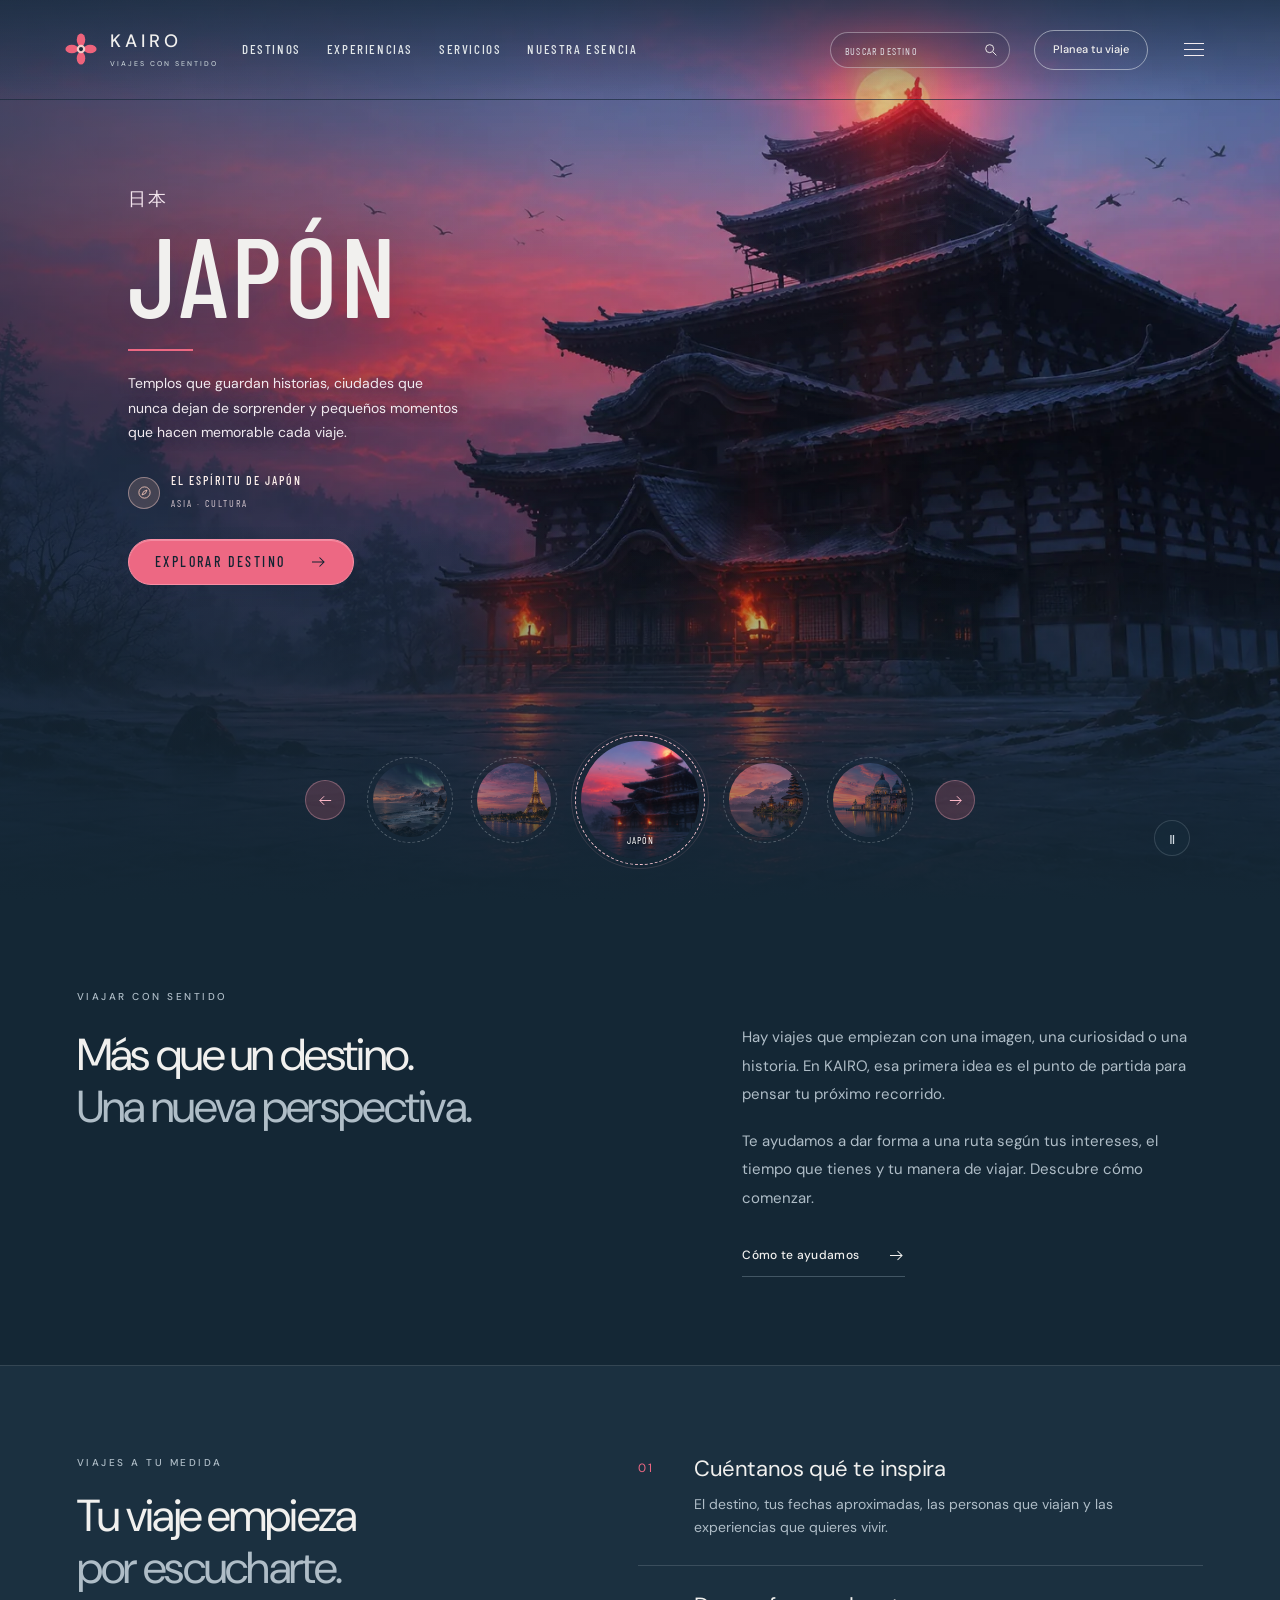
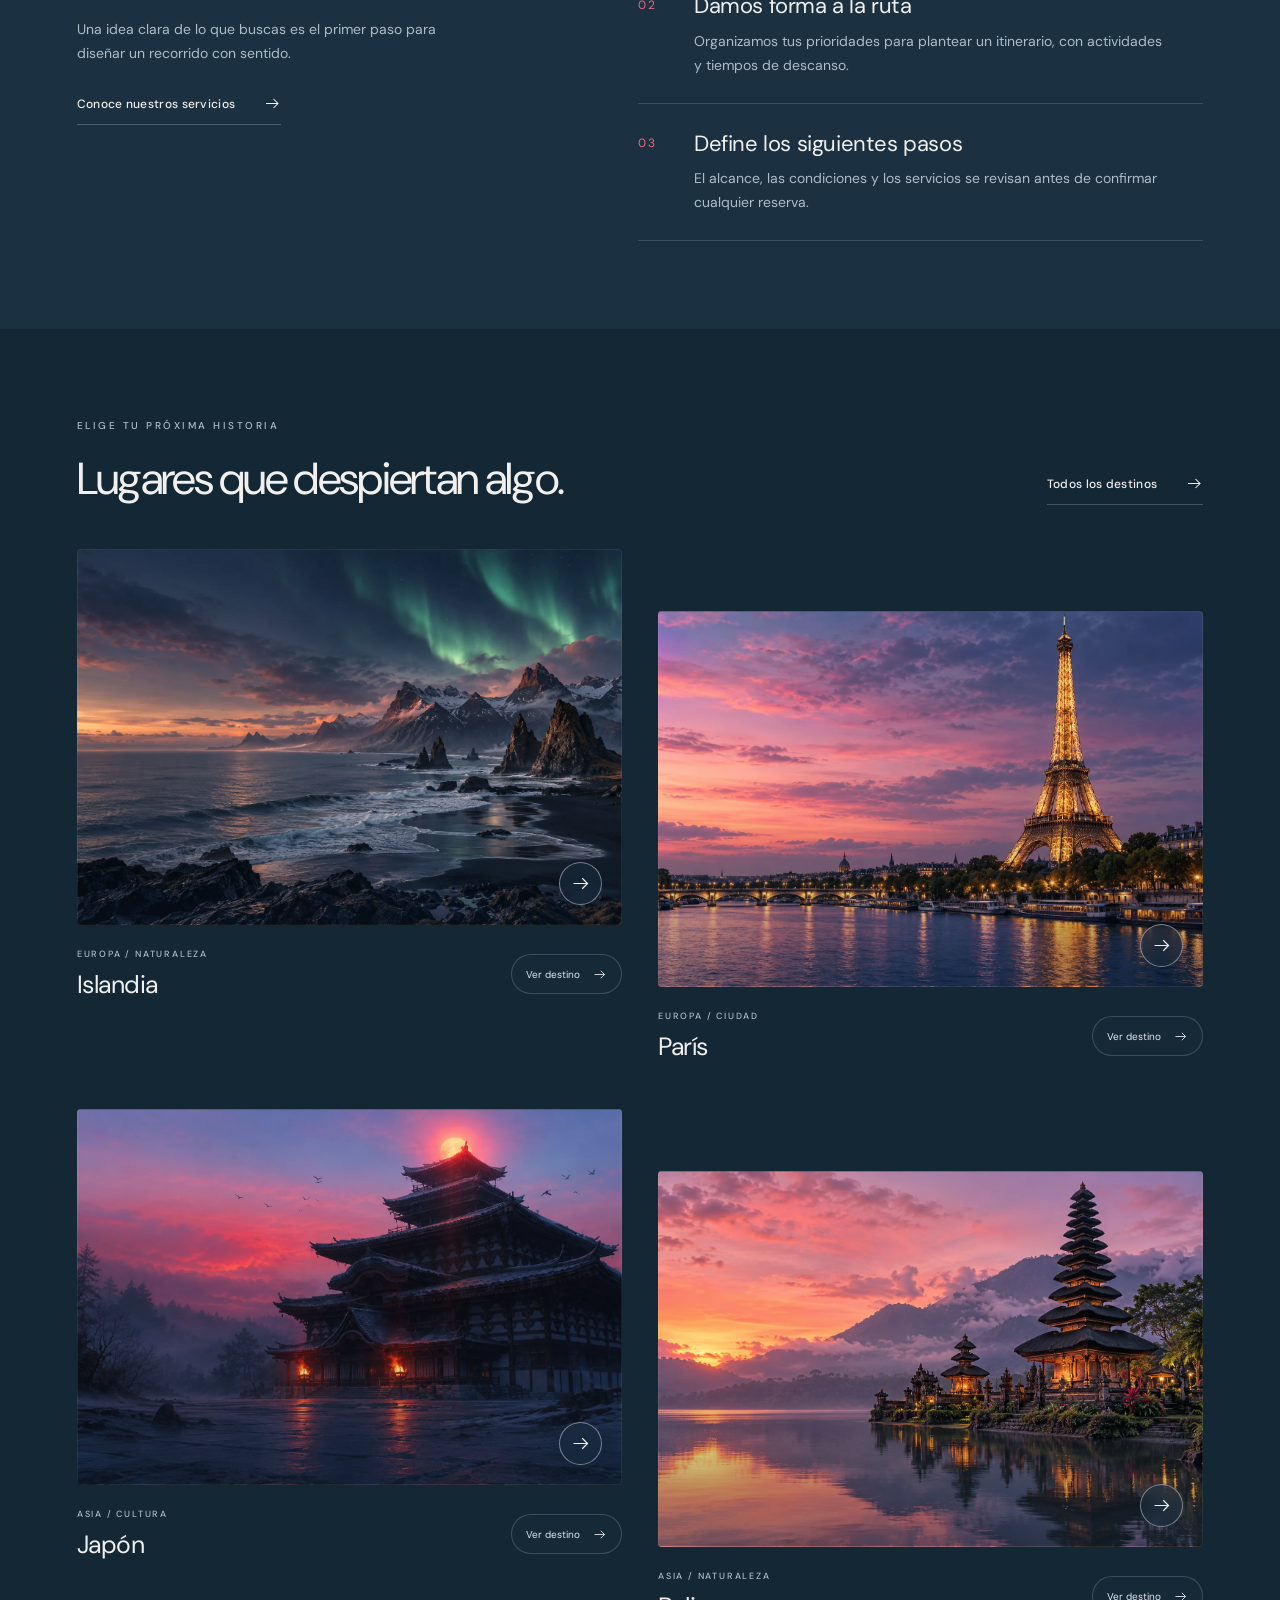
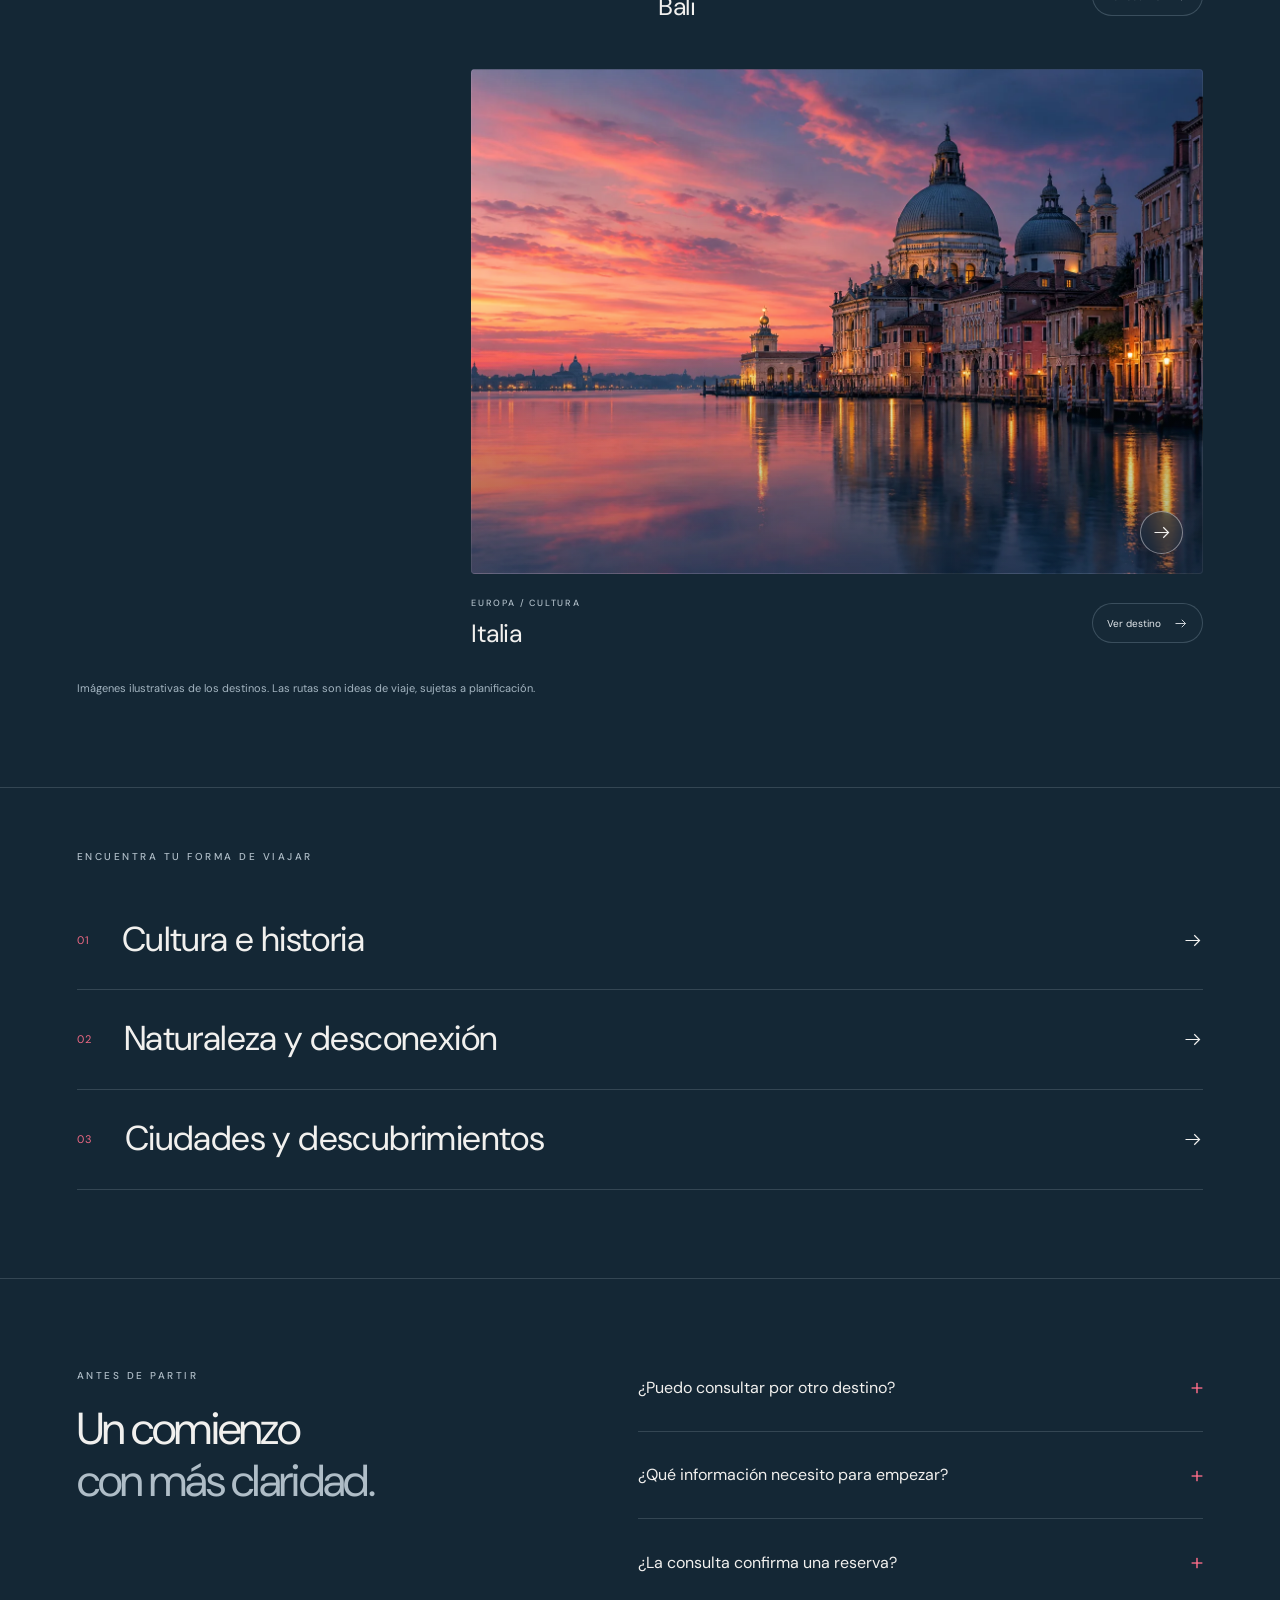
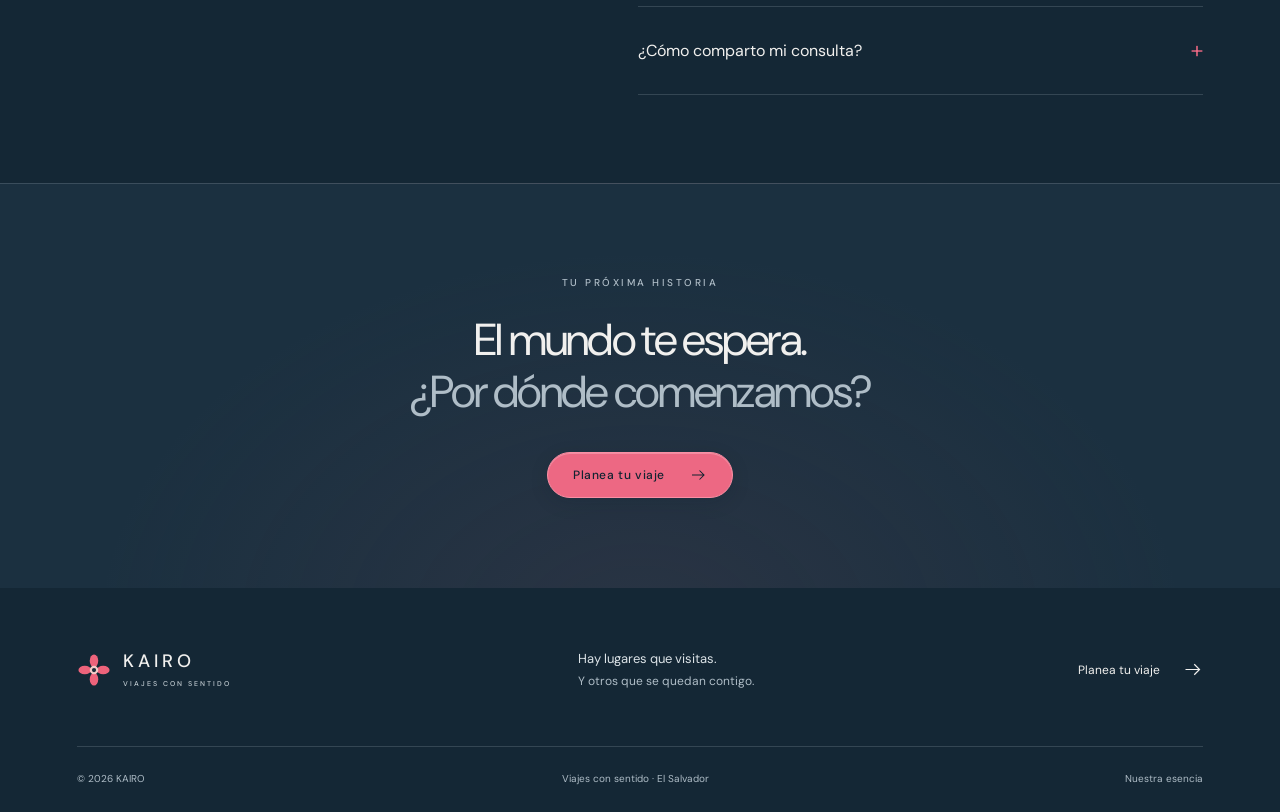
==== commit 3e00b48d: "Polish destination imagery, buttons and responsive travel interface" ====
--- a/index.html
+++ b/index.html
@@ -4,7 +4,7 @@
 <meta name="theme-color" content="#223447"><meta name="description" content="Explora Japón, Bali, París, Islandia e Italia. Encuentra inspiración para tu próxima historia.">
 <title>KAIRO — Viajes con sentido</title><link rel="icon" type="image/svg+xml" href="assets/logo.svg">
 <link rel="preconnect" href="https://fonts.googleapis.com"><link rel="preconnect" href="https://fonts.gstatic.com" crossorigin>
-<link rel="stylesheet" href="assets/styles.css?v=20261016">
+<link rel="stylesheet" href="assets/styles.css?v=20261016-premium">
 <link rel="preload" as="image" href="assets/japon.webp">
-<script src="assets/app.js?v=20261016" defer></script></head>
+<script src="assets/app.js?v=20261016-premium" defer></script></head>
 <body data-page="inicio"><div id="app"></div><noscript><main style="padding:40px"><h1>KAIRO — Viajes con sentido</h1><p>Activa JavaScript para explorar destinos y preparar tu consulta.</p><nav><a href="index.html">Inicio</a> · <a href="destinos.html">Destinos</a> · <a href="experiencias.html">Experiencias</a> · <a href="nosotros.html">Nuestra esencia</a> · <a href="contacto.html">Contacto</a></nav></main></noscript></body></html>
--- a/assets/styles.css
+++ b/assets/styles.css
@@ -1,73 +1,249 @@
 @import url('https://fonts.googleapis.com/css2?family=Barlow+Condensed:wght@400;500;600&family=DM+Sans:wght@300;400;500;600;700&display=swap');
-:root{--bg:#142331;--panel:#192c3b;--paper:#f3f2ee;--ink:#eff1f0;--muted:#a9bac3;--accent:#ee637b;--line:rgba(218,231,237,.15);--font:'DM Sans',Arial,sans-serif;--display:'Barlow Condensed','Arial Narrow',sans-serif;color-scheme:dark}*{box-sizing:border-box}html{scroll-behavior:smooth;scroll-padding-top:100px}body{margin:0;background:var(--bg);font-family:var(--font);color:var(--ink);font-size:15px;line-height:1.7;-webkit-font-smoothing:antialiased}button,input,select,textarea{font:inherit}a{color:inherit;text-decoration:none}button{color:inherit;cursor:pointer}button,a,input,textarea,select{-webkit-tap-highlight-color:transparent}button{border:0;background:none}button:focus-visible,a:focus-visible,input:focus-visible,select:focus-visible,textarea:focus-visible{outline:2px solid var(--accent);outline-offset:5px}img{max-width:100%;display:block;object-fit:cover}svg{width:21px;height:21px;fill:none;stroke:currentColor;stroke-width:1.3;flex-shrink:0}h1,h2,h3,p{margin:0}h1,h2,h3{font-weight:400}h2{font-size:clamp(30px,3.6vw,52px);line-height:1.2;letter-spacing:-1.7px}h3{font-size:24px;line-height:1.4}em{font-style:normal;color:var(--muted)}[hidden]{display:none!important}.home-shell{background:#142633}.header{height:96px;display:flex;align-items:center;justify-content:space-between;padding:0 52px;gap:24px;position:relative;z-index:20;border-bottom:1px solid var(--line);background:rgba(18,35,48,.95)}.home-shell .header{position:absolute;top:0;left:0;right:0;background:linear-gradient(#17263866,transparent);border-bottom:0}.brand{display:flex;align-items:center;gap:12px;flex-shrink:0}.brand img{object-fit:contain}.brand>span{font-size:18px;letter-spacing:5px;line-height:1.2;font-weight:500}.brand small{display:block;font-size:8px;letter-spacing:3.2px;margin-top:6px;color:#b9c5cc}.desktop-nav{display:flex;gap:29px;align-items:center}.desktop-nav a,.header-contact{font-size:10px;letter-spacing:1.5px;text-transform:uppercase}.desktop-nav a{position:relative;padding:12px 0}.desktop-nav a:after{content:'';position:absolute;height:1px;background:var(--accent);bottom:5px;left:0;width:0;transition:width .25s}.desktop-nav a:hover:after,.desktop-nav a[aria-current]:after{width:100%}.header-contact{display:flex;align-items:center;gap:16px}.header-contact:hover{color:var(--accent)}.header-contact svg{width:18px}.menu-toggle{display:none;padding:12px}.menu-toggle span{display:block;width:23px;height:1px;background:white;margin:6px 0}.mobile-menu{position:absolute;left:0;right:0;top:90px;z-index:25;background:#172a39;padding:20px 30px;border-bottom:1px solid var(--line)}.mobile-menu a{display:flex;justify-content:space-between;padding:14px 0;font-size:20px;border-bottom:1px solid var(--line)}.skip{position:absolute;top:-100px;left:20px;z-index:100;background:var(--accent);color:#101d29;padding:10px 15px}.skip:focus{top:10px}.hero-images,.hero-image,.hero-shade{position:absolute;inset:0;width:100%;height:100%}.hero-image{opacity:0;object-position:65% 50%;transition:opacity 1.1s ease,transform 9s linear;transform:scale(1.045);z-index:-2}.hero-image.active{opacity:1;transform:scale(1)}.hero-shade{background:linear-gradient(0deg,#112632 0%,#132838cf 11%,transparent 43%),linear-gradient(90deg,#142534d9 0%,#17253785 35%,#18273605 74%),linear-gradient(180deg,#17273960,transparent 40%);z-index:-1}.eyebrow{display:block;font-size:9px;letter-spacing:2.8px;font-weight:500;text-transform:uppercase;line-height:1.8;color:var(--muted)}.hero-eyebrow{font-size:8px;color:#e2c1cb;letter-spacing:2.7px}.hero h1{font-family:var(--display);font-weight:500;font-size:clamp(80px,9.1vw,144px);line-height:.95;letter-spacing:6px;margin:22px 0 25px}.hero h1 span{display:block;font-family:var(--font);font-size:clamp(22px,2.6vw,38px);font-weight:300;letter-spacing:-1px;line-height:1.6;margin-top:8px}.hero-copy>p{font-size:13px;line-height:1.8;max-width:340px;color:#d0d7de}.hero-credit{display:flex;align-items:center;gap:13px;margin-top:27px;margin-bottom:24px}.credit-line{width:26px;height:1px;background:var(--accent)}.hero-credit strong{font-size:11px;font-weight:500;letter-spacing:1px;display:block}.hero-credit div>span{font-size:7px;letter-spacing:2px;color:#adbcc6}.button{display:inline-flex;align-items:center;justify-content:center;gap:25px;font-size:11px;letter-spacing:1px;font-weight:500;padding:14px 24px;border:1px solid var(--line);transition:background .2s,transform .2s;line-height:1.5}.button svg{width:18px}.button:hover{transform:translateY(-2px)}.coral{background:var(--accent);color:#fff;border:1px solid var(--accent);border-radius:30px}.coral:hover{background:#fa7b91}.hero-side{position:absolute;right:30px;top:48%;transform:translateY(-50%);writing-mode:vertical-rl;display:flex;align-items:center;gap:18px;font-size:7px;letter-spacing:2.2px;color:#bbcbd3}.vertical-line{height:60px;width:1px;background:#abc4d255}.hero-bottom{position:absolute;bottom:30px;left:48px;right:48px;display:grid;grid-template-columns:1fr auto 1fr;align-items:center;gap:16px}.hero-counter{font-size:10px;letter-spacing:2px;display:flex;align-items:center;gap:14px;color:#91aab9}.hero-counter>span:first-child{color:white}.counter-line{height:1px;width:45px;background:#91aab950}.carousel-controls{display:flex;align-items:center;gap:22px}.carousel-arrow{background:#df617780;border:1px solid #f3889e66;width:28px;height:28px;display:grid;place-items:center;border-radius:50%;padding:0}.carousel-arrow:hover{background:var(--accent)}.carousel-arrow svg{width:15px}.carousel-arrow.prev svg{transform:rotate(180deg)}.thumbs{display:flex;gap:16px;align-items:center;height:142px}.thumb{position:relative;width:76px;height:76px;border-radius:50%;padding:5px;border:1px dashed #e1bdce66;transition:width .4s,height .4s,opacity .4s;opacity:.6;flex-shrink:0}.thumb img{width:100%;height:100%;border-radius:50%;object-fit:cover}.thumb span{position:absolute;bottom:8px;left:50%;transform:translateX(-50%);font-size:8px;color:white;text-shadow:0 1px 4px black}.thumb.selected{width:120px;height:120px;border-color:#f2a0b3;opacity:1}.thumb:hover{opacity:1}.pause{justify-self:end;width:30px;height:30px;border-radius:50%;color:#b4c6d0;border:1px solid var(--line);line-height:1}.section{padding:88px 7%}.intro{display:grid;grid-template-columns:1.2fr 1fr;gap:10%;border-bottom:1px solid var(--line)}.intro h2{margin-top:24px}.intro-text{padding-top:40px}.intro-text p{color:#acbdc8;font-size:14px;line-height:1.9}.intro-text p+p{margin-top:18px}.text-link{display:inline-flex;align-items:center;gap:30px;padding:10px 0;border-bottom:1px solid #70899855;font-size:11px;letter-spacing:.7px;transition:color .2s}.text-link:hover{color:var(--accent)}.intro-text .text-link{margin-top:20px}.section-head{display:flex;align-items:end;justify-content:space-between;gap:35px;margin-bottom:44px}.section-head h2{margin-top:17px}.project-grid{display:grid;grid-template-columns:1.4fr 1fr;gap:35px}.project:nth-child(2){padding-top:70px}.project:nth-child(3){grid-column:1/-1;width:65%;margin-left:auto;margin-top:20px}.project-image{display:block;width:100%;padding:0;position:relative;overflow:hidden}.project-image img{width:100%;aspect-ratio:1.45;transition:transform .6s,filter .6s;filter:brightness(.88)}.project-image:hover img{transform:scale(1.035);filter:brightness(1)}.image-arrow{position:absolute;bottom:17px;right:17px;border:1px solid #ffffff60;background:#16273880;border-radius:50%;width:38px;height:38px;display:grid;place-items:center}.project-label{display:flex;justify-content:space-between;align-items:center;padding-top:18px;gap:15px}.project-label h3{font-size:21px;margin-top:5px}.project-label h3 button{padding:0;text-align:left}.project-label .eyebrow{font-size:8px;letter-spacing:1.5px}.concept-label{font-size:9px;color:#9caeb9;border:1px solid var(--line);padding:2px 8px;white-space:nowrap}.disclosure{font-size:10px;color:#90a4b0;line-height:1.8;margin-top:30px}.service-strip{border-top:1px solid var(--line);padding-top:60px}.service-strip>.eyebrow{margin-bottom:25px}.service-strip>a{display:flex;gap:32px;padding:25px 0;border-bottom:1px solid var(--line);align-items:center}.service-strip>a>span{font-size:10px;color:var(--accent)}.service-strip h3{flex:1;font-size:clamp(22px,2.7vw,36px);letter-spacing:-.5px}.service-strip a:hover h3{color:var(--accent)}.closing{background:#1b2f3e;text-align:center;padding:85px 25px}.closing h2{margin:20px 0 30px}.footer{padding:55px 7% 20px;display:grid;grid-template-columns:1fr 1fr auto;align-items:center;gap:30px}.footer p{font-size:12px;color:#ccd7dd}.footer p span{font-size:10px;color:#91a8b7}.footer>a:last-of-type{display:flex;align-items:center;gap:20px;font-size:11px}.footer-bottom{grid-column:1/-1;display:flex;justify-content:space-between;gap:20px;border-top:1px solid var(--line);padding-top:20px;margin-top:22px;color:#8da3b1;font-size:9px}.page-heading{padding-bottom:50px}.page-heading h1{font-size:clamp(48px,6vw,85px);letter-spacing:-3px;line-height:1.1;margin:25px 0}.page-heading p{color:var(--muted);max-width:500px}.portfolio{padding-top:15px}.filters{display:flex;flex-wrap:wrap;gap:15px;margin-bottom:50px}.filters button{padding:8px 18px;border:1px solid var(--line);border-radius:30px;font-size:11px;color:var(--muted)}.filters button[aria-pressed=true]{color:white;background:var(--accent);border-color:var(--accent)}.portfolio-grid .project:nth-child(2){padding-top:0}.portfolio-grid .project:nth-child(3){width:100%;grid-column:auto;margin:0}.portfolio-grid{grid-template-columns:1fr 1fr}.service-detail{display:grid;grid-template-columns:1fr 1fr;gap:8%;align-items:center;border-top:1px solid var(--line);scroll-margin-top:20px}.service-photo img{aspect-ratio:1;object-position:center}.service-detail h2{margin:20px 0;font-size:clamp(30px,3vw,44px)}.service-detail p,.identity p{color:var(--muted);font-size:14px}.service-detail:nth-child(odd) .service-photo{order:2}.detail-list{list-style:none;padding:0;margin:25px 0;color:var(--muted);font-size:12px}.detail-list li{padding:10px 0;border-bottom:1px solid var(--line)}.detail-list li:before{content:'↗';color:var(--accent);margin-right:14px}.process h2{margin-top:20px}.process ol{display:grid;grid-template-columns:repeat(4,1fr);gap:30px;list-style:none;padding:0;margin:45px 0 0}.process li{border-top:1px solid var(--line);padding-top:20px}.process li>span{color:var(--accent);font-size:10px}.process h3{font-size:22px;margin:15px 0 10px}.process p{color:var(--muted);font-size:12px}.studio-cover{height:550px;position:relative;isolation:isolate}.studio-cover>img{position:absolute;width:100%;height:100%;z-index:-2}.studio-cover:after{content:'';position:absolute;inset:0;background:linear-gradient(90deg,#122735ca,#12273530),linear-gradient(0deg,#122735,transparent 60%);z-index:-1}.studio-cover>div{position:absolute;left:7%;right:7%;bottom:70px}.studio-cover h1{font-size:clamp(40px,4.6vw,66px);line-height:1.15;letter-spacing:-2px;margin-top:18px}.studio-cover em{color:#d1d9dd}.values>div{display:grid;grid-template-columns:50px 1fr 1fr;gap:30px;padding:30px 0;border-bottom:1px solid var(--line);align-items:center}.values>.eyebrow{margin-bottom:15px}.values>div>span{color:var(--accent);font-size:10px}.values p{color:var(--muted);font-size:13px}.identity{display:grid;grid-template-columns:180px 1fr;gap:60px;align-items:center;background:#1b2f3e}.identity>img{width:140px;object-fit:contain}.identity h2{margin:18px 0}.identity p{max-width:680px}.contact-layout{display:grid;grid-template-columns:1fr 1fr;gap:10%}.contact-intro h1{font-size:clamp(50px,6vw,85px);line-height:1.1;letter-spacing:-3px;margin:25px 0}.contact-intro>p:not(.disclosure){color:var(--muted);font-size:14px;max-width:320px}.contact-intro>img{margin-top:35px;aspect-ratio:1.2;width:100%}form{padding-top:5px}form>.eyebrow{margin-bottom:32px}form>label{display:block;margin:20px 0 8px;font-size:12px}form label>span{color:var(--muted);font-size:11px}input:not([type=checkbox]),select,textarea{width:100%;border:0;border-bottom:1px solid #526978;background:#172c3b;color:var(--ink);padding:12px 13px;border-radius:0}input::placeholder,textarea::placeholder{color:#8d9da8;font-size:12px}textarea{resize:vertical;min-height:110px;max-height:400px}select{font-size:12px}.consent{display:flex!important;gap:10px;align-items:start;margin:22px 0!important}.consent input{margin-top:5px;accent-color:var(--accent)}.consent span{font-size:10px}.form-note{font-size:10px;color:#99aeba;line-height:1.8;margin-top:18px}.form-result{margin-top:24px;padding:20px;background:#243947;border:1px solid var(--line)}.form-result p{font-size:12px;color:var(--muted)}.clear-draft{display:block;padding:15px 0 0;font-size:10px;color:var(--muted);text-decoration:underline}.project-dialog{border:1px solid var(--line);padding:0;background:#182c3a;color:var(--ink);width:min(800px,90vw);max-height:90svh;overflow:auto;border-radius:7px}.project-dialog::backdrop{background:#071420cf;backdrop-filter:blur(8px)}.dialog-image{width:100%;max-height:380px;object-fit:cover}.dialog-body{padding:35px}.dialog-body h2{margin:12px 0 18px}.dialog-body p{color:var(--muted);font-size:14px}.dialog-close{position:absolute;right:15px;top:15px;z-index:2;background:#132633cc;border:1px solid #ffffff55;border-radius:50%;width:36px;height:36px;font-size:25px;line-height:1}.dialog-open{overflow:hidden}.sr-only{position:absolute;width:1px;height:1px;padding:0;margin:-1px;overflow:hidden;clip:rect(0,0,0,0);white-space:nowrap;border:0}
-@media(min-width:1600px){}@media(max-width:1100px){.header{padding:0 30px}.desktop-nav{gap:20px}.hero-bottom{left:30px;right:30px}.carousel-controls{gap:16px}.section{padding:65px 6%}.hero h1{font-size:100px}.project-grid{gap:25px}.identity{gap:30px}}@media(max-width:800px){.header{height:88px;padding:0 24px;gap:15px}.desktop-nav{display:none}.header-contact{margin-left:auto;font-size:9px;gap:10px}.menu-toggle{display:block;padding:4px}.mobile-menu{top:88px}.brand>span{font-size:16px;letter-spacing:4px}.brand img{width:30px;height:30px}.brand small{font-size:7px}.hero h1{font-size:100px;margin-top:18px}.hero h1 span{font-size:30px}.hero-image{object-position:64% center}.hero-shade{background:linear-gradient(0deg,#112632 0%,#132838ce 15%,transparent 50%),linear-gradient(90deg,#142534ce,#17253745 70%),linear-gradient(180deg,#17273975,transparent 40%)}.hero-side{right:20px}.hero-bottom{left:24px;right:24px;bottom:23px;grid-template-columns:1fr auto}.carousel-controls{grid-column:1/-1;grid-row:1;justify-content:center}.hero-counter{grid-row:2;font-size:8px;margin-top:14px}.pause{grid-row:2}.thumbs{height:130px}.thumb{width:70px;height:70px}.thumb.selected{width:108px;height:108px}.intro{gap:30px;grid-template-columns:1fr}.intro-text{padding-top:0;max-width:530px}.section-head{align-items:start;flex-direction:column;gap:20px}.section{padding:55px 7%}.project-grid{gap:25px}.project:nth-child(2){padding-top:50px}.project:nth-child(3){width:85%}.service-detail{gap:30px;grid-template-columns:1fr}.service-photo img{aspect-ratio:1.5}.service-detail:nth-child(odd) .service-photo{order:0}.process ol{grid-template-columns:1fr 1fr}.values>div{grid-template-columns:30px 1fr;gap:10px 20px}.values p{grid-column:2}.identity{grid-template-columns:1fr;gap:25px}.identity img{width:90px;height:90px}.contact-layout{grid-template-columns:1fr;gap:45px}.contact-intro>img{aspect-ratio:1.8}.footer{grid-template-columns:1fr 1fr;padding:40px 7% 20px;gap:25px}.footer>a:last-of-type{grid-column:1/-1}.footer-bottom{flex-wrap:wrap;gap:10px 20px}.page-heading h1{letter-spacing:-2px}.closing{padding:60px 25px}}@media(max-width:480px){.header{padding:0 18px}.header-contact{font-size:8px}.header-contact svg{display:none}.hero h1{font-size:87px;letter-spacing:4px}.hero h1 span{font-size:27px}.hero-eyebrow{font-size:7px;letter-spacing:1.8px}.hero-copy>p{font-size:12px;max-width:275px}.hero-credit{margin-top:23px;margin-bottom:22px}.hero-side{display:none}.hero-bottom{left:20px;right:20px}.carousel-controls{gap:12px}.thumbs{gap:12px;height:116px}.thumb{width:61px;height:61px;padding:4px}.thumb.selected{width:96px;height:96px}.carousel-arrow{width:25px;height:25px}.project-grid{grid-template-columns:1fr}.project:nth-child(2){padding-top:0}.project:nth-child(3){width:100%;grid-column:auto;margin:0}.portfolio-grid{grid-template-columns:1fr}.service-strip>a{gap:18px}.service-strip h3{font-size:21px}.section{padding:45px 7%}.process ol{gap:20px}.process h3{font-size:19px}.footer{grid-template-columns:1fr}.footer>a:last-of-type{grid-column:auto}.footer-bottom{grid-column:auto;flex-direction:column;align-items:start}.studio-cover{height:460px}.studio-cover h1{font-size:37px}.dialog-body{padding:25px}.button{font-size:10px;padding:13px 20px}.page-heading h1{font-size:45px}.filters{gap:8px;margin-bottom:30px}.filters button{font-size:10px;padding:7px 12px}}
-@media(prefers-reduced-motion:reduce){html{scroll-behavior:auto}*,*:before,*:after{transition:none!important;animation:none!important}.hero-image{transform:none}.project-image:hover img,.button:hover{transform:none}}
-/* Composición de viajes */
-:root{--bg:#223447;--panel:#1a2e3d;--accent:#ed617e;--muted:#a6b8c6}body{background:var(--bg);height:94px;gap:24px}.brand{gap:10px}.brand>span{font-size:15px;letter-spacing:3px}.brand small{font-size:6px;letter-spacing:1.5px}.brand img{width:30px;height:30px}.desktop-nav{gap:27px;margin-left:10px}.desktop-nav a{font-family:var(--display);font-size:11px;font-weight:500;letter-spacing:1.7px;white-space:nowrap}.header-search{padding:0;display:flex;align-items:center;position:relative;width:200px;margin-left:auto;border:1px solid #f0e9f18c;border-radius:30px;height:25px}.header-search input[type=search]{background:transparent;border:0;min-width:0;color:#f1edf3;border-radius:30px;width:100%;padding:4px 12px;font-family:var(--display);font-size:10px;letter-spacing:1.4px;line-height:1}.header-search input::placeholder{font-size:9px;color:#e1dce4;letter-spacing:1.3px}.header-search button{padding:3px 9px 3px 3px;display:grid;place-items:center}.header-search svg{width:14px;height:14px}.menu-toggle{display:block;margin-left:25px;padding:5px}.menu-toggle span{width:20px;margin:5px 0;background:#e2dbe7}.mobile-menu{left:auto;width:320px;right:25px;top:80px;border:1px solid var(--line);background:#172b3bf2;backdrop-filter:blur(15px);border-radius:5px;box-shadow:0 20px 40px #06101f55}.mobile-menu a{font-size:16px}.hero-image{object-position:center}.hero-shade{background:linear-gradient(0deg,#122735 0%,#132a38b0 15%,transparent 45%),linear-gradient(90deg,#20324865 0%,#17253718 55%,transparent 85%),linear-gradient(180deg,#21334520,transparent 35%)}.hero-native{display:block;font-size:18px;letter-spacing:2px;line-height:1.2;color:#eee4ec}.hero h1{font-size:clamp(70px,7.8vw,120px);font-weight:500;letter-spacing:3px;line-height:1;margin:4px 0 13px;text-shadow:0 2px 20px #1c2a4530}.title-rule{width:70px;height:2px;display:block;background:var(--accent);margin:18px 0 19px}.hero-copy>p{font-size:12px;line-height:1.6;color:#efe7ed;max-width:295px;text-shadow:0 2px 8px #142334cc}.hero-credit{margin-top:23px;margin-bottom:19px;gap:10px}.route-icon{display:grid;place-items:center;width:28px;height:28px;background:#d6948960;border-radius:50%;border:1px solid #eed7cf77}.route-icon svg{width:15px;height:15px;color:#f5d6cf}.hero-credit strong{font-family:var(--display);font-size:12px;letter-spacing:2px}.hero-credit div>span{font-family:var(--display);font-size:9px;letter-spacing:2px;color:#b9b6c4}.hero .button{padding:9px 25px;font-family:var(--display);font-size:14px;letter-spacing:3px;min-width:142px;gap:20px}.hero .button svg{width:16px}.hero-bottom{bottom:18px;left:7%;right:7%;display:flex;justify-content:center}.carousel-controls{gap:25px}.thumbs{height:140px;gap:18px}.thumb{width:88px;height:88px;padding:4px;border:1px dashed #bfc6d16e;opacity:.48}.thumb img{object-position:center}.thumb.selected{width:132px;height:132px;border:1px dashed #ebc1cc;opacity:1}.thumb span{font-family:var(--display);font-size:9px;letter-spacing:1px;text-transform:uppercase;bottom:12px;opacity:0;transition:opacity .2s}.thumb.selected span,.thumb:hover span{opacity:1}.carousel-arrow{width:27px;height:27px;border:0;background:#e56b88bb}.pause{position:absolute;right:0;bottom:12px;width:23px;height:23px;font-size:9px;opacity:.6}.travel-grid{grid-template-columns:1fr 1fr}.travel-grid .project:nth-child(2){padding-top:65px}.travel-grid .project:nth-child(3){width:100%;grid-column:auto;margin:0}.travel-grid .project:nth-child(even){padding-top:65px}.travel-grid .project:last-child{grid-column:1/-1;width:65%;margin-left:auto}.portfolio-grid.travel-grid .project:nth-child(even){padding-top:0}.catalog-search{display:flex;max-width:420px;align-items:center;border-bottom:1px solid #70889a;margin-bottom:28px}.catalog-search input[type=search]{background:transparent;border:0;padding:13px 0}.catalog-search svg{margin-right:10px;color:var(--muted)}.filter-status{font-size:11px;color:var(--muted);margin-bottom:20px}.empty-state{padding:50px 0}.empty-state h2{font-size:30px}.empty-state p{color:var(--muted);margin:20px 0}.form-row{display:grid;grid-template-columns:1fr 110px;gap:15px}.form-row label{display:block;font-size:12px;margin:20px 0 8px}.form-row label span{font-size:10px;color:var(--muted)}.route-heading{font-size:17px;margin-top:24px}
-@media(min-width:1600px){}@media(max-width:1200px){.header{padding:0 35px;gap:20px}.desktop-nav{gap:18px;margin-left:0}.header-search{width:155px}.menu-toggle{margin-left:10px}.hero h1{font-size:100px}.thumb{width:75px;height:75px}.thumb.selected{width:118px;height:118px}.thumbs{gap:14px}}
-@media(max-width:1000px){.desktop-nav{display:none}.header-search{width:200px}.hero-copy>p{font-size:12px}.hero-native{font-size:17px}.hero h1{font-size:94px}.carousel-controls{gap:20px}}
-@media(max-width:800px){.header{height:85px;padding:0 25px;gap:15px}.header-search{width:180px}.menu-toggle{margin-left:0}.mobile-menu{top:75px;right:18px}.hero-image{object-position:62% center}.hero-shade{background:linear-gradient(0deg,#122735 0%,#132a38b0 20%,transparent 55%),linear-gradient(90deg,#1c2b4070,#17253720),linear-gradient(180deg,#21334540,transparent 40%)}.hero-bottom{bottom:25px;left:5%;right:5%}.carousel-controls{gap:15px}.thumbs{gap:10px;height:120px}.thumb{width:62px;height:62px}.thumb.selected{width:104px;height:104px}.pause{bottom:-8px;right:0}.travel-grid .project:last-child{width:100%}.travel-grid .project:nth-child(even){padding-top:40px}}
-@media(max-width:600px){.header{padding:0 20px}.brand>span{font-size:12px;letter-spacing:2px}.brand small{display:none}.brand img{width:26px;height:26px}.brand{gap:7px}.header-search{width:150px;height:25px}.header-search input[type=search]{font-size:9px;padding:4px 9px}.header-search input::placeholder{font-size:8px;letter-spacing:.7px}.hero h1{font-size:92px}.hero-copy>p{max-width:275px}.thumb{width:50px;height:50px}.thumb.selected{width:90px;height:90px}.thumbs{gap:8px;height:108px}.carousel-controls{gap:10px}.carousel-arrow{width:22px;height:22px}.travel-grid{grid-template-columns:1fr}.travel-grid .project:nth-child(even){padding-top:0}.travel-grid .project:last-child{grid-column:auto;width:100%;margin:0}}
-@media(max-width:400px){.header{padding:0 16px;gap:10px;height:78px}.header-search{width:125px}.header-search input::placeholder{font-size:7px}.menu-toggle span{width:18px}.hero h1{font-size:84px}.hero-native{font-size:16px}.hero-copy>p{font-size:11px;max-width:245px}.hero-bottom{left:4%;right:4%;bottom:28px}.thumb{width:38px;height:38px;padding:3px}.thumb.selected{width:77px;height:77px}.thumbs{gap:7px;height:94px}.carousel-controls{gap:7px}.carousel-arrow{width:19px;height:19px}.thumb span{font-size:8px;bottom:9px}.mobile-menu{width:calc(100% - 30px);right:15px;top:72px}.form-row{grid-template-columns:1fr 85px}}
-
-/* Pantalla completa y contenido empresarial */
-.site-shell{width:100%;max-width:none;margin:0;border:0;border-radius:0;box-shadow:none;position:relative;overflow:clip;background:#152936}
-body{background:#152936}
-.hero{height:100svh;min-height:800px;max-height:none;position:relative;isolation:isolate;background:#1d2e42;overflow:hidden}
-.hero-copy{position:relative;padding-top:clamp(155px,21svh,230px);margin-left:clamp(28px,10vw,190px);width:36%;max-width:430px;z-index:2}
-.hero h1{font-size:clamp(100px,8.8vw,145px)}
-.hero-copy>p{font-size:14px;max-width:340px;line-height:1.7}
-.hero .button{min-height:46px;padding:10px 28px}
-.hero-bottom{bottom:28px;left:7%;right:7%}
-.section{padding-inline:max(6%,calc((100% - 1380px)/2));padding-block:90px}
-.header{padding-inline:clamp(24px,5vw,100px);height:100px;gap:24px}
-.desktop-nav{gap:25px}
-.desktop-nav a{font-size:13px;letter-spacing:1.5px}
-.header-search{height:32px;width:180px;flex-shrink:0}
-.header-search input[type=search]{font-size:12px}
-.header-search input::placeholder{font-size:10px}
-.brand>span{font-size:18px}
-.brand small{font-size:7px;letter-spacing:2px}
-.brand img{width:35px;height:35px}
-.header-cta{white-space:nowrap;font-size:11px;border:1px solid #ffffff65;border-radius:25px;padding:10px 18px;transition:background .2s}
-.header-cta:hover,.header-cta[aria-current]{background:var(--accent);border-color:var(--accent)}
-.menu-toggle{margin-left:0;min-width:40px;min-height:44px}
-.mobile-menu{top:88px;right:4%}
-.home-shell .header{background:linear-gradient(#13233399,transparent)}
-.journey-intro{background:#1b3040;display:grid;grid-template-columns:1fr 1.2fr;gap:8%;align-items:start}
-.journey-intro h2{margin-top:18px}
-.journey-intro>div>p{margin-top:22px;color:var(--muted);max-width:380px;font-size:14px}
-.journey-steps{list-style:none;margin:0;padding:0;counter-reset:step}
-.journey-steps li{display:grid;grid-template-columns:38px 1fr;gap:18px;border-bottom:1px solid var(--line);padding:24px 0;counter-increment:step}
+:root{--bg:#142735;--panel:#1b3040;--ink:#f1f0ee;--muted:#afbdc7;--accent:#ed6883;--line:rgba(219,229,237,.16);--font:'DM Sans',Arial,sans-serif;--display:'Barlow Condensed','Arial Narrow',sans-serif;color-scheme:dark}
+*{box-sizing:border-box}
+html{scroll-behavior:smooth;scroll-padding-top:115px}
+body{margin:0;min-width:280px;background:var(--bg);color:var(--ink);font-family:var(--font);font-size:15px;line-height:1.7;-webkit-font-smoothing:antialiased}
+button,input,select,textarea{font:inherit}
+a{color:inherit;text-decoration:none}
+button{border:0;background:none;color:inherit;cursor:pointer}
+button,a,input,select,textarea{-webkit-tap-highlight-color:transparent}
+a,button{touch-action:manipulation}
+button:focus-visible,a:focus-visible,input:focus-visible,select:focus-visible,textarea:focus-visible,summary:focus-visible{outline:2px solid #ffb2c2;outline-offset:5px}
+img{display:block;max-width:100%;height:auto;object-fit:cover}
+svg{width:21px;height:21px;flex-shrink:0;fill:none;stroke:currentColor;stroke-width:1.4}
+h1,h2,h3,p{margin:0}
+h1,h2,h3{font-weight:400;text-wrap:balance}
+h2{font-size:clamp(30px,3.5vw,52px);line-height:1.17;letter-spacing:-1.7px}
+h3{font-size:23px;line-height:1.35}
+em{font-style:normal;color:var(--muted)}
+[hidden]{display:none!important}
+.site-shell{position:relative;width:100%;max-width:none;margin:0;border:0;border-radius:0;box-shadow:none;background:var(--bg);isolation:isolate}
+.section{padding:88px max(6%,calc((100% - 1380px)/2))}
+.eyebrow{display:block;font-size:10px;font-weight:500;line-height:1.8;letter-spacing:2.5px;text-transform:uppercase;color:var(--muted)}
+.skip{position:fixed;top:-100px;left:20px;z-index:100;background:var(--accent);color:#162633;padding:12px 18px}
+.skip:focus{top:10px}
+.sr-only{position:absolute;width:1px;height:1px;margin:-1px;padding:0;overflow:hidden;clip:rect(0,0,0,0);white-space:nowrap;border:0}
+/* Navegación */
+.header{position:sticky;top:0;z-index:30;display:flex;align-items:center;justify-content:space-between;gap:24px;height:100px;padding:0 clamp(24px,5vw,100px);background:#142735f5;border-bottom:1px solid var(--line)}
+.home-shell .header{position:absolute;inset:0 0 auto;background:linear-gradient(#152738a8,transparent);border-bottom-color:transparent}
+.home-shell .header.is-scrolled{position:fixed;background:#142735f5;border-bottom-color:var(--line);box-shadow:0 8px 30px #06142220}
+.brand{display:flex;align-items:center;gap:12px;flex-shrink:0}
+.brand img{width:34px;height:34px;object-fit:contain}
+.brand>span{font-size:18px;font-weight:500;letter-spacing:4px;line-height:1.2}
+.brand small{display:block;margin-top:7px;font-size:7px;letter-spacing:2px;color:#c2ccd2}
+.desktop-nav{display:flex;align-items:center;gap:26px}
+.desktop-nav a{position:relative;padding:15px 0;font-family:var(--display);font-size:13px;font-weight:500;letter-spacing:1.6px;text-transform:uppercase;white-space:nowrap;color:#e1e6e9;transition:color .2s}
+.desktop-nav a:after{content:'';position:absolute;bottom:7px;left:0;width:0;height:1px;background:var(--accent);transition:width .25s}
+.desktop-nav a:hover,.desktop-nav a[aria-current]{color:white}
+.desktop-nav a:hover:after,.desktop-nav a[aria-current]:after{width:100%}
+.header-search{position:relative;display:flex;align-items:center;flex-shrink:0;width:180px;height:36px;padding:0;margin-left:auto;border:1px solid #e4dbe16e;border-radius:30px;background:#14263725;transition:border-color .2s,background .2s}
+.header-search:focus-within{border-color:#f8bcc9;background:#142637a6}
+.header-search input[type=search]{min-width:0;width:100%;height:100%;padding:5px 0 5px 14px;background:transparent;border:0;border-radius:30px;font-family:var(--display);font-size:12px;letter-spacing:1.3px;color:white}
+.header-search input::placeholder{font-size:10px;letter-spacing:1.2px;color:#e0e1e6}
+.header-search button{display:grid;place-items:center;min-width:36px;height:36px;padding:6px}
+.header-search svg{width:16px;height:16px}
+.header-cta{display:inline-flex;align-items:center;justify-content:center;min-height:40px;padding:9px 18px;border:1px solid #e3e8ec88;border-radius:30px;font-size:11px;font-weight:500;white-space:nowrap;transition:background .2s,border-color .2s}
+.header-cta:hover,.header-cta[aria-current]{background:var(--accent);border-color:var(--accent);color:#102332}
+.menu-toggle{display:flex;flex-direction:column;justify-content:center;align-items:center;gap:5px;min-width:44px;min-height:44px;padding:10px;border:1px solid transparent;border-radius:50%;transition:background .2s,border-color .2s}
+.menu-toggle:hover,.menu-toggle[aria-expanded=true]{background:#ffffff0b;border-color:var(--line)}
+.menu-toggle span{width:20px;height:1px;background:#f3ecf0;transition:transform .2s,opacity .2s}
+.menu-toggle[aria-expanded=true] span:first-child{transform:translateY(6px) rotate(45deg)}
+.menu-toggle[aria-expanded=true] span:nth-child(2){opacity:0}
+.menu-toggle[aria-expanded=true] span:last-child{transform:translateY(-6px) rotate(-45deg)}
+.mobile-menu{position:fixed;top:89px;right:4%;z-index:40;width:min(340px,calc(100% - 32px));padding:16px 25px 22px;background:#162c3cf5;backdrop-filter:blur(18px);border:1px solid #a7bfcd35;border-radius:12px;box-shadow:0 25px 65px #07121d80}
+.mobile-menu a{display:flex;justify-content:space-between;align-items:center;padding:16px 0;border-bottom:1px solid var(--line);font-size:15px}
+.mobile-menu a:hover,.mobile-menu a[aria-current]{color:#ffa3b7}
+.mobile-menu a:last-child{border-bottom:0;color:#ffa3b7}
+/* Portada y selector circular */
+.hero{position:relative;isolation:isolate;height:100svh;min-height:800px;overflow:hidden;background:#1d2e42}
+.hero-images,.hero-image,.hero-shade{position:absolute;inset:0;width:100%;height:100%}
+.hero-image{z-index:-2;opacity:0;object-position:var(--scene-focus,center);transform:scale(1.025);transition:opacity 1s ease,transform 9s linear}
+.hero-image.active{opacity:1;transform:scale(1)}
+.hero-shade{z-index:-1;background:linear-gradient(0deg,#142735 0%,#142735af 13%,transparent 42%),linear-gradient(90deg,#182a3d94 0%,#172b4128 44%,transparent 80%),linear-gradient(180deg,#14263730,transparent 30%)}
+.hero-copy{position:relative;z-index:2;width:36%;max-width:440px;margin-left:clamp(28px,10vw,190px);padding-top:clamp(155px,21svh,235px)}
+.hero-native{display:block;color:#f3e5ed;font-size:18px;line-height:1.2;letter-spacing:2px}
+.hero h1{margin:6px 0 13px;font-family:var(--display);font-size:clamp(100px,8.8vw,145px);font-weight:500;line-height:1;letter-spacing:3px;text-shadow:0 4px 30px #14273520}
+.hero h1.is-long{font-size:clamp(80px,7.4vw,125px)}
+.title-rule{display:block;width:65px;height:2px;margin:20px 0;background:var(--accent)}
+.hero-copy>p{max-width:335px;color:#f1eaf0;font-size:14px;line-height:1.75;text-shadow:0 2px 12px #132332b0}
+.hero-credit{display:flex;align-items:center;gap:11px;margin:25px 0 23px}
+.route-icon{display:grid;place-items:center;width:32px;height:32px;border:1px solid #e7c1bd80;border-radius:50%;background:#e5ae9d30}
+.route-icon svg{width:15px;height:15px;color:#f0c4b7}
+.hero-credit strong{display:block;font-family:var(--display);font-size:12px;font-weight:500;letter-spacing:2px;color:#fff2ee}
+.hero-credit div>span{font-family:var(--display);font-size:10px;letter-spacing:2px;color:#d1c3cc}
+.hero .button{min-height:46px;min-width:165px;padding:11px 26px;font-family:var(--display);font-size:14px;letter-spacing:2.4px}
+.hero-bottom{position:absolute;bottom:28px;left:7%;right:7%;display:flex;align-items:center;justify-content:center;gap:20px}
+.carousel-controls{display:flex;align-items:center;gap:22px}
+.thumbs{display:flex;align-items:center;gap:18px;height:144px}
+.thumb{position:relative;flex-shrink:0;width:86px;height:86px;padding:5px;border:1px dashed #c2cad080;border-radius:50%;opacity:.66;transition:width .4s,height .4s,opacity .3s,border-color .3s}
+.thumb img{width:100%;height:100%;border-radius:50%;object-position:var(--scene-focus,center)}
+.thumb:after{content:'';position:absolute;inset:5px;border-radius:50%;background:linear-gradient(transparent 50%,#142735a0);pointer-events:none}
+.thumb span{position:absolute;z-index:1;bottom:15px;left:50%;transform:translateX(-50%);font-family:var(--display);font-size:10px;letter-spacing:1px;text-transform:uppercase;color:white;text-shadow:0 1px 5px black;opacity:0;transition:opacity .2s}
+.thumb.selected{width:130px;height:130px;opacity:1;border-color:#fac6d1}
+.thumb.selected:before{content:'';position:absolute;inset:-5px;border:1px solid #e5a1b026;border-radius:50%;pointer-events:none}
+.thumb.selected span,.thumb:hover span{opacity:1}
+.thumb:hover{opacity:1;border-color:#f4c2ce}
+.carousel-arrow,.pause{display:grid;place-items:center;flex-shrink:0;width:40px;height:40px;padding:8px;border:1px solid #e8a7b65c;border-radius:50%;background:#dd647d38;color:#ffbac9;transition:background .2s,color .2s,border-color .2s}
+.carousel-arrow:hover,.pause:hover{background:var(--accent);color:#102332;border-color:var(--accent)}
+.carousel-arrow svg{width:17px;height:17px}
+.carousel-arrow.prev svg{transform:rotate(180deg)}
+.pause{position:absolute;right:0;bottom:16px;width:36px;height:36px;font-size:13px;background:#172d3d80;border-color:var(--line);color:#d3dce2}
+/* Botones y enlaces */
+.button{display:inline-flex;align-items:center;justify-content:center;gap:24px;min-height:46px;padding:13px 25px;border:1px solid var(--line);border-radius:30px;font-size:12px;font-weight:500;line-height:1.5;letter-spacing:.6px;transition:background .2s,border-color .2s,transform .2s,box-shadow .2s}
+.button svg{width:18px;height:18px;transition:transform .2s}
+.coral{background:var(--accent);border-color:#fa8fa4;color:#112331;box-shadow:inset 0 1px 0 #ffd2dc55,0 5px 18px #071a2526}
+.coral:hover{background:#f78da2;border-color:#ffc3d0;box-shadow:inset 0 1px 0 #ffe2e955,0 8px 24px #071a253d;transform:translateY(-2px)}
+.button:hover svg{transform:translateX(3px)}
+.button:active{transform:translateY(0)}
+.text-link{display:inline-flex;align-items:center;justify-content:space-between;gap:28px;min-height:42px;padding:9px 0;border-bottom:1px solid #8ea4b160;font-size:12px;font-weight:500;letter-spacing:.3px;transition:color .2s,border-color .2s}
+.text-link svg{width:18px;transition:transform .2s}
+.text-link:hover{color:#ffaabd;border-color:var(--accent)}
+.text-link:hover svg{transform:translateX(4px)}
+/* Contenido editorial y destinos */
+.intro{display:grid;grid-template-columns:1.2fr 1fr;gap:10%;border-bottom:1px solid var(--line)}
+.intro h2{margin-top:23px}
+.intro-text{padding-top:35px}
+.intro-text p{font-size:15px;line-height:1.9;color:var(--muted);max-width:520px}
+.intro-text p+p{margin-top:18px}
+.intro-text .text-link{margin-top:23px}
+.section-head{display:flex;align-items:end;justify-content:space-between;gap:35px;margin-bottom:44px}
+.section-head h2{margin-top:18px}
+.project-grid{display:grid;grid-template-columns:1fr 1fr;gap:45px 36px;align-items:start}
+.project{min-width:0}
+.travel-grid .project:nth-child(even){padding-top:62px}
+.travel-grid .project:last-child{grid-column:1/-1;width:65%;margin-left:auto}
+.project-image{position:relative;display:block;width:100%;padding:0;overflow:hidden;isolation:isolate;border-radius:4px;background:#223b4b}
+.project-image img{width:100%;height:auto;aspect-ratio:1.45;object-position:var(--scene-focus,center);filter:brightness(1.03) saturate(.96);transition:transform .7s cubic-bezier(.2,.7,.2,1),filter .7s}
+.project-image:after{content:'';position:absolute;inset:0;z-index:0;background:linear-gradient(transparent 55%,#0e223b65);border:1px solid #ffffff12;border-radius:inherit;pointer-events:none}
+.image-arrow{position:absolute;right:20px;bottom:20px;z-index:1;display:grid;place-items:center;width:43px;height:43px;border:1px solid #e6e4eb7a;border-radius:50%;background:#182f4280;backdrop-filter:blur(8px);transition:background .25s,border-color .25s}
+.project-image:hover img{transform:scale(1.035);filter:brightness(1.08) saturate(1)}
+.project-image:hover .image-arrow{background:var(--accent);border-color:var(--accent);color:#102332}
+.project-label{display:flex;align-items:center;justify-content:space-between;gap:18px;padding-top:21px}
+.project-label .eyebrow{font-size:9px;letter-spacing:1.8px}
+.project-label h3{margin-top:6px;font-size:25px;letter-spacing:-.5px}
+.concept-label{display:inline-flex;align-items:center;gap:12px;min-height:40px;padding:8px 14px;border:1px solid #a8c0cd40;border-radius:25px;background:#ffffff03;color:#e4e9ed;font-size:10px;white-space:nowrap;transition:border-color .2s,background .2s}
+.concept-label svg{width:15px;height:15px}
+.concept-label:hover{border-color:#f6a6ba88;background:#ed688310;color:#ffb7c7}
+.disclosure{margin-top:28px;font-size:11px;line-height:1.8;color:#a4b5c1}
+.service-strip{border-top:1px solid var(--line);padding-top:60px}
+.service-strip>.eyebrow{margin-bottom:25px}
+.service-strip>a{display:flex;align-items:center;gap:32px;padding:26px 0;border-bottom:1px solid var(--line)}
+.service-strip>a>span{font-size:11px;letter-spacing:1px;color:var(--accent)}
+.service-strip h3{flex:1;font-size:clamp(23px,2.7vw,36px);letter-spacing:-.6px;transition:color .2s}
+.service-strip a:hover h3{color:#fba8bb}
+.closing{position:relative;padding:90px 24px;text-align:center;isolation:isolate;background:radial-gradient(ellipse at 50% 110%,#64415033,transparent 60%),var(--panel);border-top:1px solid var(--line)}
+.closing h2{margin:22px 0 33px}
+.footer{display:grid;grid-template-columns:1fr 1fr auto;align-items:center;gap:30px;padding:60px max(6%,calc((100% - 1380px)/2)) 25px}
+.footer p{font-size:13px;color:#dce3e7}
+.footer p span{font-size:12px;color:var(--muted)}
+.footer>a:last-of-type{display:flex;align-items:center;gap:22px;min-height:44px;font-size:12px}
+.footer>a:last-of-type:hover{color:#ffadc0}
+.footer-bottom{grid-column:1/-1;display:flex;justify-content:space-between;gap:20px;margin-top:24px;padding-top:23px;border-top:1px solid var(--line);font-size:10px;color:var(--muted)}
+.page-heading{padding-bottom:48px}
+.page-heading h1{margin:24px 0;font-size:clamp(48px,6vw,85px);line-height:1.1;letter-spacing:-3px}
+.page-heading p{max-width:550px;font-size:15px;color:var(--muted)}
+.portfolio{padding-top:12px}
+.catalog-search{display:flex;align-items:center;max-width:450px;margin-bottom:25px;padding:0 17px;border:1px solid #a6bece50;border-radius:6px;background:#1b3040;transition:border-color .2s}
+.catalog-search:focus-within{border-color:var(--accent)}
+.catalog-search input[type=search]{border:0;background:transparent;padding:14px 0}
+.catalog-search svg{margin-left:14px;color:var(--muted)}
+.filters{display:flex;flex-wrap:wrap;gap:10px;margin-bottom:22px}
+.filters button{min-height:42px;padding:9px 19px;border:1px solid #a6bece40;border-radius:30px;color:#c8d2da;font-size:12px;transition:background .2s,border-color .2s,color .2s}
+.filters button:hover{border-color:#f1a6b9a0;color:white}
+.filters button[aria-pressed=true]{background:var(--accent);border-color:var(--accent);color:#102332;font-weight:600}
+.filter-status{margin-bottom:28px;font-size:12px;color:var(--muted)}
+.portfolio-grid.travel-grid .project:nth-child(even){padding-top:0}
+.empty-state{padding:55px 0}
+.empty-state h2{font-size:30px}
+.empty-state p{margin:20px 0;color:var(--muted)}
+.service-detail{display:grid;grid-template-columns:1fr 1fr;align-items:center;gap:8%;border-top:1px solid var(--line);scroll-margin-top:100px}
+.service-photo img{width:100%;height:auto;aspect-ratio:1.04;border-radius:4px;object-position:var(--scene-focus,center)}
+.service-detail h2{margin:20px 0;font-size:clamp(30px,3vw,44px)}
+.service-detail p,.identity p{font-size:14px;line-height:1.85;color:var(--muted)}
+.service-detail:nth-child(odd) .service-photo{order:2}
+.detail-list{list-style:none;margin:25px 0;padding:0;color:var(--muted);font-size:13px}
+.detail-list li{padding:12px 0;border-bottom:1px solid var(--line)}
+.detail-list li:before{content:'↗';margin-right:14px;color:var(--accent)}
+.studio-cover{position:relative;isolation:isolate;height:580px}
+.studio-cover>img{position:absolute;inset:0;z-index:-2;width:100%;height:100%;object-position:50% 46%}
+.studio-cover:after{content:'';position:absolute;inset:0;z-index:-1;background:linear-gradient(90deg,#142735b8,#14273510),linear-gradient(0deg,#142735,transparent 65%)}
+.studio-cover>div{position:absolute;left:max(6%,calc((100% - 1380px)/2));right:7%;bottom:70px}
+.studio-cover h1{margin-top:20px;font-size:clamp(40px,4.6vw,66px);line-height:1.15;letter-spacing:-2px}
+.studio-cover em{color:#e0e1e2}
+.values>.eyebrow{margin-bottom:17px}
+.values>div{display:grid;grid-template-columns:50px 1fr 1fr;gap:30px;align-items:center;padding:32px 0;border-bottom:1px solid var(--line)}
+.values>div>span{font-size:11px;color:var(--accent)}
+.values p{font-size:14px;color:var(--muted)}
+.identity{display:grid;grid-template-columns:150px 1fr;align-items:center;gap:60px;background:var(--panel)}
+.identity>img{width:100px;height:100px;object-fit:contain}
+.identity h2{margin:19px 0}
+.identity p{max-width:730px}
+.journey-intro{display:grid;grid-template-columns:1fr 1.2fr;gap:8%;align-items:start;background:var(--panel)}
+.journey-intro h2,.business-faq h2{margin-top:18px}
+.journey-intro>div>p{max-width:390px;margin-top:23px;font-size:14px;color:var(--muted)}
+.journey-intro .text-link{margin-top:18px}
+.journey-steps{counter-reset:step;list-style:none;margin:0;padding:0}
+.journey-steps li{counter-increment:step;display:grid;grid-template-columns:38px 1fr;gap:18px;padding:25px 0;border-bottom:1px solid var(--line)}
 .journey-steps li:first-child{padding-top:0}
-.journey-steps li:before{content:'0' counter(step);font-size:12px;letter-spacing:2px;color:var(--accent);padding-top:5px}
+.journey-steps li:before{content:'0' counter(step);padding-top:4px;font-size:12px;letter-spacing:2px;color:var(--accent)}
 .journey-steps h3{font-size:22px;letter-spacing:-.4px}
-.journey-steps p{color:var(--muted);font-size:13px;margin-top:8px;max-width:470px}
-.business-services{padding-top:20px}
-.business-service{display:grid;grid-template-columns:70px 1fr 1fr;gap:35px;padding:45px 0;border-bottom:1px solid var(--line);align-items:start;scroll-margin-top:35px}
-.business-service>.service-number{font-family:var(--display);font-size:40px;color:var(--accent);line-height:1}
-.business-service h2{font-size:clamp(27px,3vw,42px);max-width:420px}
-.business-service p{color:var(--muted);font-size:14px}
+.journey-steps p{max-width:470px;margin-top:9px;font-size:14px;color:var(--muted)}
+.business-services{padding-top:15px}
+.business-service{display:grid;grid-template-columns:70px 1fr 1fr;gap:35px;align-items:start;padding:45px 0;border-bottom:1px solid var(--line);scroll-margin-top:115px}
+.service-number{font-family:var(--display);font-size:40px;line-height:1;color:var(--accent)}
+.business-service h2{max-width:420px;font-size:clamp(27px,3vw,42px)}
+.business-service p{font-size:14px;color:var(--muted)}
 .business-service .text-link{margin-top:20px}
 .business-faq{display:grid;grid-template-columns:1fr 1.2fr;gap:8%;border-top:1px solid var(--line)}
-.business-faq h2{margin-top:18px}
-.faq-list details{border-bottom:1px solid var(--line);padding:22px 0}
+.faq-list details{padding:23px 0;border-bottom:1px solid var(--line)}
 .faq-list details:first-child{padding-top:0}
-.faq-list summary{cursor:pointer;list-style:none;font-size:16px;display:flex;align-items:center;justify-content:space-between;gap:25px}
+.faq-list summary{display:flex;align-items:center;justify-content:space-between;gap:25px;cursor:pointer;list-style:none;font-size:16px}
 .faq-list summary:after{content:'+';font-size:24px;font-weight:300;color:var(--accent)}
 .faq-list details[open] summary:after{content:'−'}
 .faq-list summary::-webkit-details-marker{display:none}
-.faq-list p{font-size:13px;color:var(--muted);margin-top:16px;max-width:540px}
-.faq-list summary:focus-visible{outline:2px solid var(--accent);outline-offset:6px}
-.destination-actions{display:flex;align-items:center;gap:20px;flex-wrap:wrap}
-.contact-intro .consultation-guide{font-size:12px;border-left:2px solid var(--accent);padding-left:18px;margin-top:25px;max-width:370px;color:var(--muted)}
-@media(min-width:1800px){.header{gap:38px}.hero-bottom{bottom:40px}.thumbs{gap:24px}.thumb{width:100px;height:100px}.thumb.selected{width:145px;height:145px}.thumbs{height:155px}}
-@media(max-width:1200px){.header{gap:18px}.desktop-nav{gap:18px}.desktop-nav a{font-size:11px}.header-search{width:145px}.header-cta{font-size:10px;padding:9px 13px}.section{padding-block:70px}}
-@media(max-width:1050px){.desktop-nav{display:none}.header-search{margin-left:auto;width:190px}}
-@media(max-width:800px){.header{height:88px;padding-inline:26px;gap:14px}.hero{min-height:780px}.hero-copy{padding-top:150px;width:58%;max-width:370px;margin-left:8%}.hero h1{font-size:105px}.hero-copy>p{font-size:13px;max-width:305px}.section{padding-block:60px;padding-inline:7%}.journey-intro,.business-faq{grid-template-columns:1fr;gap:36px}.business-service{grid-template-columns:40px 1fr;gap:20px}.business-service>div:last-child{grid-column:2}.business-services{padding-top:10px}.hero-bottom{bottom:30px}.mobile-menu{top:80px;right:22px}.business-service h2{font-size:30px}}
-@media(max-width:600px){.header{height:80px;padding-inline:20px;gap:10px}.header-search{width:130px;height:30px}.header-cta{display:none}.brand>span{font-size:15px}.brand img{width:28px;height:28px}.header-search input::placeholder{font-size:8px}.hero-copy{padding-top:145px;width:74%;margin-left:8%}.hero h1{font-size:100px}.hero-copy>p{max-width:285px}.hero-bottom{bottom:28px;left:4%;right:4%}.section{padding-block:50px}.business-service{padding-block:32px}.business-service>.service-number{font-size:32px}.journey-steps h3{font-size:20px}}
-@media(max-width:380px){.header{padding-inline:15px;gap:6px}.header-search{width:118px}.hero-copy{width:82%;padding-top:135px}.hero h1{font-size:88px}.hero-copy>p{font-size:12px;max-width:250px}.hero{min-height:740px}.header-search input::placeholder{font-size:7px}}
-@media(max-height:650px) and (min-width:801px){.hero{min-height:730px}.hero-copy{padding-top:135px}.hero h1{font-size:105px}}
-
-.hero h1.is-long{font-size:clamp(80px,7.4vw,125px)}
-@media(max-width:600px){.hero h1.is-long{font-size:clamp(65px,16vw,90px)}}
+.faq-list p{max-width:540px;margin-top:16px;font-size:14px;color:var(--muted)}
+/* Consultas y fichas de destinos */
+.contact-layout{display:grid;grid-template-columns:1fr 1fr;gap:10%;align-items:start}
+.contact-intro h1{margin:25px 0;font-size:clamp(50px,6vw,85px);line-height:1.1;letter-spacing:-3px}
+.contact-intro>p:not(.disclosure){max-width:360px;font-size:15px;color:var(--muted)}
+.contact-intro>img{width:100%;height:auto;aspect-ratio:1.24;margin-top:35px;border-radius:4px;object-position:65% 45%}
+.contact-intro .consultation-guide{max-width:390px;margin-top:25px;padding-left:18px;border-left:2px solid var(--accent);font-size:13px;color:var(--muted)}
+#contact-form{padding:30px;background:#1a3040;border:1px solid #aac0ce20;border-radius:10px}
+#contact-form>.eyebrow{margin-bottom:28px;color:#e4d8df}
+#contact-form>label{display:block;margin:20px 0 8px;font-size:13px}
+input:not([type=checkbox]),select,textarea{width:100%;min-width:0;padding:13px 14px;border:1px solid #a5bdce42;border-radius:5px;background:#142a3a;color:var(--ink);transition:border-color .2s,background .2s}
+input:not([type=checkbox]):hover,select:hover,textarea:hover{border-color:#b5c7d17a}
+input:not([type=checkbox]):focus,select:focus,textarea:focus{border-color:var(--accent);background:#172f40}
+input::placeholder,textarea::placeholder{font-size:12px;color:#b0bec9}
+select{font-size:13px}
+textarea{resize:vertical;min-height:130px;max-height:450px}
+.form-row{display:grid;grid-template-columns:minmax(0,1fr) 110px;gap:16px}
+.form-row label{display:block;margin:20px 0 8px;font-size:13px}
+.form-row label span{font-size:11px;color:var(--muted)}
+.consent{display:flex!important;align-items:start;gap:11px;margin:23px 0!important}
+.consent input{width:16px;height:16px;flex-shrink:0;margin:4px 0 0;accent-color:var(--accent)}
+.consent span{font-size:11px;line-height:1.8;color:var(--muted)}
+#contact-form>.button{width:100%;margin-top:3px}
+.form-note{margin-top:17px;font-size:11px;line-height:1.8;color:var(--muted)}
+.form-result{margin-top:25px;padding:20px;background:#223d4d;border:1px solid #b7c7d42b;border-radius:6px}
+.form-result p{font-size:13px;color:var(--muted)}
+.clear-draft{display:block;min-height:40px;padding:10px 0 0;font-size:11px;color:var(--muted);text-decoration:underline}
+.project-dialog{width:min(850px,92vw);max-height:90svh;margin:auto;padding:0;overflow:auto;overscroll-behavior:contain;border:1px solid #bdd0db40;border-radius:12px;background:#172e3e;color:var(--ink);box-shadow:0 30px 100px #0007}
+.project-dialog::backdrop{background:#071420c9;backdrop-filter:blur(10px)}
+.dialog-image{width:100%;height:auto;aspect-ratio:1.9;max-height:420px;object-position:var(--scene-focus,center)}
+.dialog-body{padding:36px 40px 40px}
+.dialog-body h2{margin:12px 0 20px}
+.dialog-body p{font-size:14px;line-height:1.85;color:var(--muted)}
+.route-heading{margin-top:25px;font-size:17px}
+.dialog-close{position:sticky;top:16px;z-index:2;float:right;display:grid;place-items:center;width:42px;height:42px;margin:16px 16px -58px 0;padding:0;border:1px solid #ffffff77;border-radius:50%;background:#122534dc;backdrop-filter:blur(8px);font-size:26px;line-height:1;transition:background .2s}
+.dialog-close:hover{background:var(--accent);color:#102332}
+.dialog-open{overflow:hidden}
+@media(min-width:1800px){.hero-bottom{bottom:40px}.thumbs{height:155px;gap:24px}.thumb{width:100px;height:100px}.thumb.selected{width:145px;height:145px}}
+@media(max-width:1250px){.header{gap:16px}.desktop-nav{gap:18px}.desktop-nav a{font-size:12px}.header-search{width:150px}.header-cta{font-size:10px;padding:9px 14px}.section{padding-block:70px}.hero-copy{width:40%}.thumbs{gap:14px}.thumb{width:76px;height:76px}.thumb.selected{width:118px;height:118px}.project-grid{gap:38px 28px}}
+@media(max-width:1100px){.desktop-nav{display:none}.header-search{margin-left:auto;width:200px}}
+@media(max-width:800px){.header{height:88px;padding-inline:26px;gap:14px}.mobile-menu{top:80px;right:22px}.hero{min-height:780px}.hero-copy{width:58%;max-width:370px;margin-left:8%;padding-top:150px}.hero h1{font-size:105px}.hero-copy>p{font-size:13px;max-width:305px}.hero-image{object-position:var(--mobile-focus,62% center)}.hero-shade{background:linear-gradient(0deg,#142735 0%,#142735bc 19%,transparent 55%),linear-gradient(90deg,#182a3dad,#172b4120),linear-gradient(180deg,#14263755,transparent 40%)}.hero-bottom{bottom:30px;left:5%;right:5%}.carousel-controls{gap:14px}.thumbs{height:120px;gap:10px}.thumb{width:62px;height:62px}.thumb.selected{width:104px;height:104px}.carousel-arrow{width:36px;height:36px}.pause{right:0;bottom:-12px;width:32px;height:32px}.section{padding:60px 7%}.intro,.journey-intro,.business-faq{grid-template-columns:1fr;gap:34px}.intro-text{padding-top:0}.section-head{align-items:start;flex-direction:column;gap:20px}.travel-grid .project:nth-child(even){padding-top:40px}.travel-grid .project:last-child{width:85%}.service-detail{grid-template-columns:1fr;gap:32px}.service-detail:nth-child(odd) .service-photo{order:0}.service-photo img{aspect-ratio:1.55}.business-service{grid-template-columns:40px 1fr;gap:20px}.business-service>div:last-child{grid-column:2}.business-service h2{font-size:30px}.business-services{padding-top:12px}.values>div{grid-template-columns:30px 1fr;gap:12px 20px}.values p{grid-column:2}.identity{grid-template-columns:1fr;gap:25px}.identity>img{width:80px;height:80px}.contact-layout{grid-template-columns:1fr;gap:40px}.contact-intro>img{aspect-ratio:1.8}.footer{grid-template-columns:1fr 1fr;gap:25px;padding:45px 7% 25px}.footer>a:last-of-type{grid-column:1/-1}.footer-bottom{flex-wrap:wrap;gap:12px 20px}.closing{padding-block:65px}.studio-cover{height:500px}.page-heading h1{letter-spacing:-2px}}
+@media(max-width:600px){.header{height:80px;padding-inline:20px;gap:10px}.header-search{width:135px;height:34px}.header-search input[type=search]{padding-left:11px;font-size:11px}.header-search input::placeholder{font-size:8px;letter-spacing:.7px}.header-search button{min-width:32px;height:34px}.header-cta{display:none}.brand{gap:8px}.brand>span{font-size:16px;letter-spacing:3px}.brand small{display:none}.brand img{width:29px;height:29px}.menu-toggle{min-width:40px}.mobile-menu{top:72px;right:16px}.hero-copy{width:74%;max-width:340px;margin-left:8%;padding-top:145px}.hero h1{font-size:100px}.hero h1.is-long{font-size:clamp(65px,16vw,90px)}.hero-copy>p{max-width:285px;font-size:13px}.hero-bottom{left:3%;right:3%;bottom:32px}.thumbs{height:110px;gap:8px}.thumb{width:46px;height:46px;padding:3px}.thumb:after{inset:3px}.thumb.selected{width:88px;height:88px}.thumb span{bottom:12px;font-size:9px}.carousel-controls{gap:8px}.carousel-arrow{width:32px;height:40px;padding:7px;border-radius:24px}.carousel-arrow svg{width:15px}.pause{bottom:-16px}.section{padding-block:50px}.project-grid{grid-template-columns:1fr;gap:34px}.travel-grid .project:nth-child(even){padding-top:0}.travel-grid .project:last-child{width:100%;grid-column:auto;margin:0}.project-image img{aspect-ratio:1.5}.project-label{gap:12px;padding-top:17px}.project-label h3{font-size:24px}.project-label .eyebrow{font-size:8px;letter-spacing:1.4px}.concept-label{font-size:10px;padding:8px 12px;min-height:42px}.image-arrow{bottom:15px;right:15px;width:38px;height:38px}.service-strip>a{gap:20px}.service-strip h3{font-size:23px}.journey-steps h3{font-size:20px}.business-service{padding-block:32px}.service-number{font-size:32px}.business-service h2{font-size:28px}.footer{grid-template-columns:1fr}.footer>a:last-of-type,.footer-bottom{grid-column:auto}.footer-bottom{flex-direction:column;align-items:start}.page-heading h1{font-size:48px}.studio-cover{height:460px}.studio-cover>div{left:7%;bottom:50px}.studio-cover h1{font-size:40px}.dialog-body{padding:27px 24px 30px}.project-dialog{width:94vw;border-radius:10px}.dialog-image{aspect-ratio:1.4}.dialog-close{width:40px;height:40px;margin:12px 12px -52px 0}#contact-form{padding:24px 20px}.contact-intro h1{font-size:59px}.form-row{grid-template-columns:minmax(0,1fr) 90px;gap:12px}.form-row label{font-size:12px}.form-row label span{display:block}.closing h2{font-size:34px}}
+@media(max-width:380px){.header{padding-inline:14px;gap:5px}.brand>span{font-size:14px}.brand img{width:27px;height:27px}.header-search{width:122px}.hero{min-height:750px}.hero-copy{width:82%;padding-top:135px}.hero h1{font-size:88px}.hero-native{font-size:16px}.hero-copy>p{font-size:12px;max-width:250px}.hero-bottom{left:2%;right:2%}.thumbs{gap:6px;height:96px}.thumb{width:36px;height:36px}.thumb.selected{width:75px;height:75px}.carousel-controls{gap:6px}.carousel-arrow{width:29px;height:40px}.thumb span{font-size:8px;bottom:10px}.concept-label{gap:8px;padding:8px 10px}.project-label h3{font-size:23px}}
+@media(max-height:650px) and (min-width:801px){.hero{min-height:730px}.hero-copy{padding-top:135px}.hero h1{font-size:105px}.hero h1.is-long{font-size:94px}}
+@media(hover:none){.project-image:hover img{transform:none}.button:hover{transform:none}}
+@media(prefers-reduced-motion:reduce){html{scroll-behavior:auto}*,*:before,*:after{animation:none!important;transition:none!important}.hero-image{transform:none}.project-image:hover img,.button:hover,.button:hover svg,.text-link:hover svg{transform:none}}
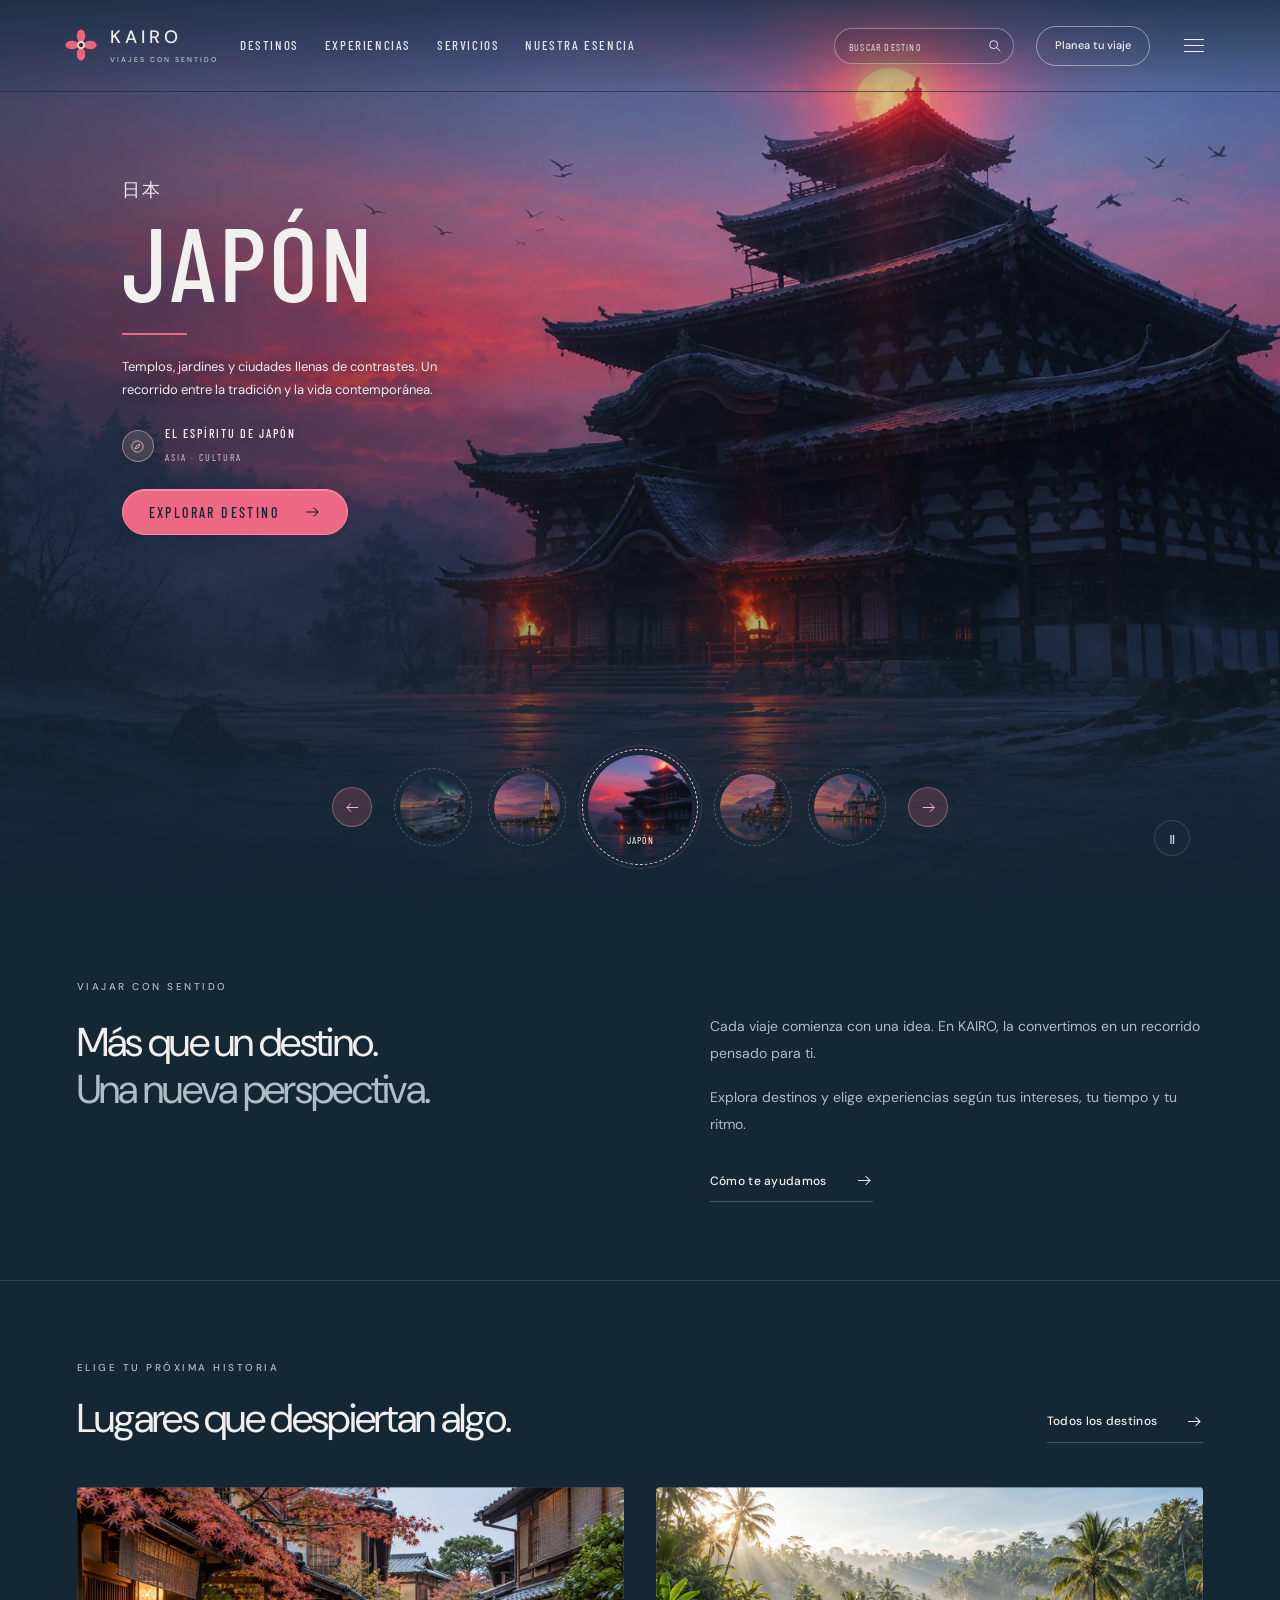
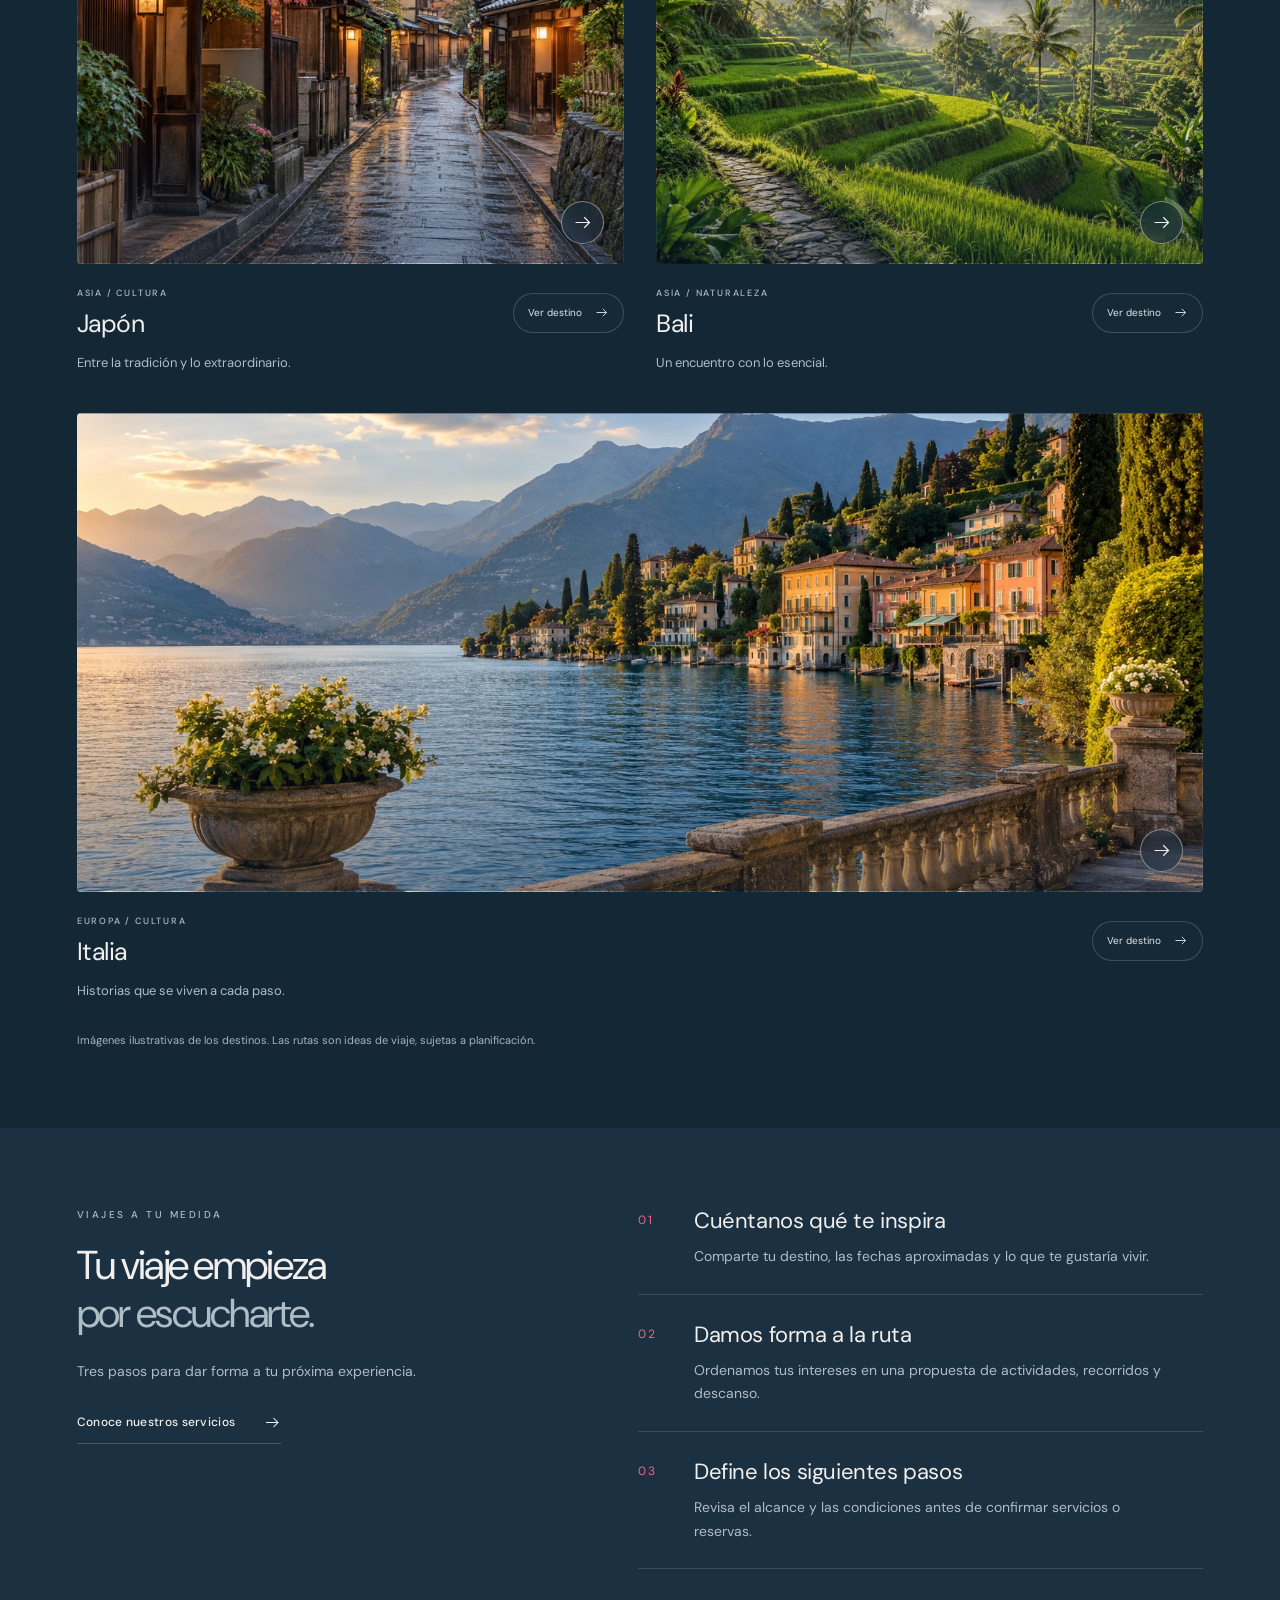
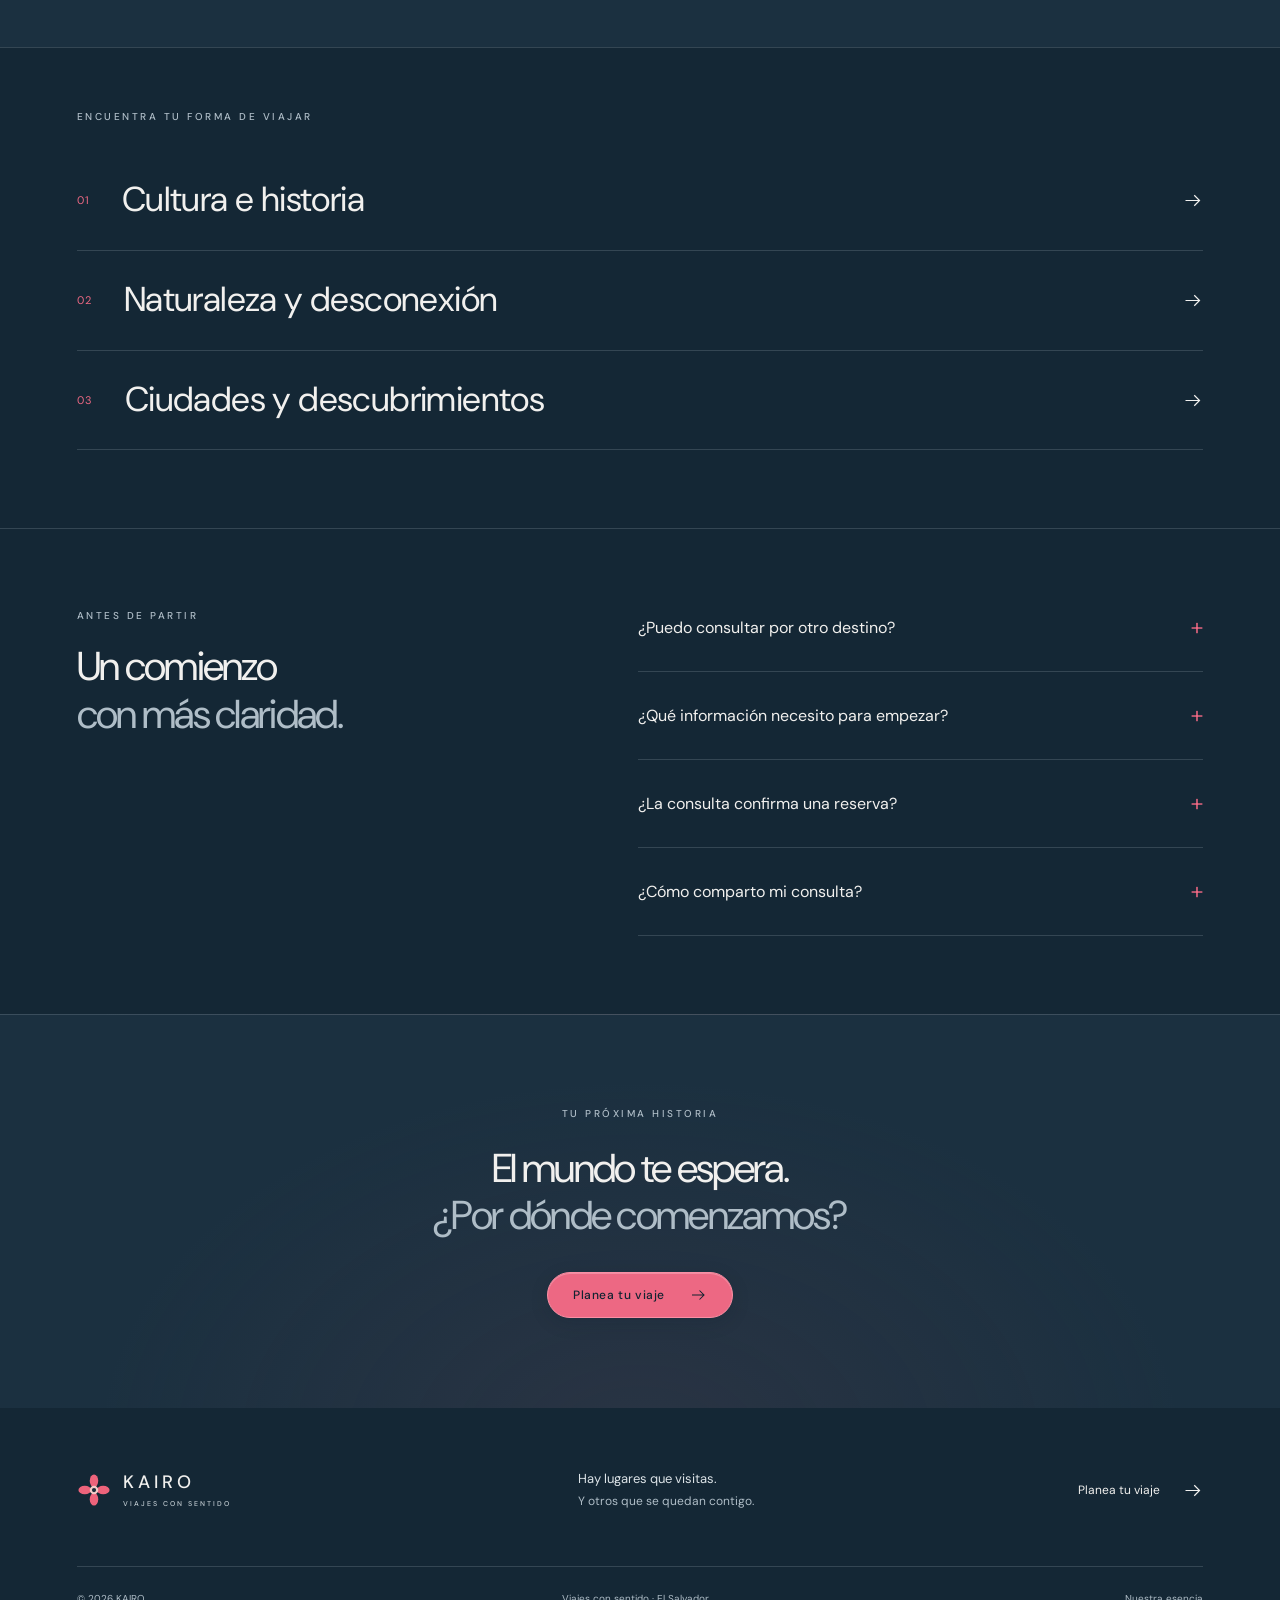
==== commit 814fca0f: "Balance page layouts and introduce distinct editorial travel imagery" ====
--- a/index.html
+++ b/index.html
@@ -4,7 +4,7 @@
 <meta name="theme-color" content="#223447"><meta name="description" content="Explora Japón, Bali, París, Islandia e Italia. Encuentra inspiración para tu próxima historia.">
 <title>KAIRO — Viajes con sentido</title><link rel="icon" type="image/svg+xml" href="assets/logo.svg">
 <link rel="preconnect" href="https://fonts.googleapis.com"><link rel="preconnect" href="https://fonts.gstatic.com" crossorigin>
-<link rel="stylesheet" href="assets/styles.css?v=20261016-premium">
+<link rel="stylesheet" href="assets/styles.css?v=20261016-editorial">
 <link rel="preload" as="image" href="assets/japon.webp">
-<script src="assets/app.js?v=20261016-premium" defer></script></head>
+<script src="assets/app.js?v=20261016-editorial" defer></script></head>
 <body data-page="inicio"><div id="app"></div><noscript><main style="padding:40px"><h1>KAIRO — Viajes con sentido</h1><p>Activa JavaScript para explorar destinos y preparar tu consulta.</p><nav><a href="index.html">Inicio</a> · <a href="destinos.html">Destinos</a> · <a href="experiencias.html">Experiencias</a> · <a href="nosotros.html">Nuestra esencia</a> · <a href="contacto.html">Contacto</a></nav></main></noscript></body></html>
--- a/assets/styles.css
+++ b/assets/styles.css
@@ -13,18 +13,18 @@
 svg{width:21px;height:21px;flex-shrink:0;fill:none;stroke:currentColor;stroke-width:1.4}
 h1,h2,h3,p{margin:0}
 h1,h2,h3{font-weight:400;text-wrap:balance}
-h2{font-size:clamp(30px,3.5vw,52px);line-height:1.17;letter-spacing:-1.7px}
+h2{font-size:clamp(29px,3.15vw,46px);line-height:1.17;letter-spacing:-1.7px}
 h3{font-size:23px;line-height:1.35}
 em{font-style:normal;color:var(--muted)}
 [hidden]{display:none!important}
 .site-shell{position:relative;width:100%;max-width:none;margin:0;border:0;border-radius:0;box-shadow:none;background:var(--bg);isolation:isolate}
-.section{padding:88px max(6%,calc((100% - 1380px)/2))}
+.section{padding:78px max(6%,calc((100% - 1240px)/2))}
 .eyebrow{display:block;font-size:10px;font-weight:500;line-height:1.8;letter-spacing:2.5px;text-transform:uppercase;color:var(--muted)}
 .skip{position:fixed;top:-100px;left:20px;z-index:100;background:var(--accent);color:#162633;padding:12px 18px}
 .skip:focus{top:10px}
 .sr-only{position:absolute;width:1px;height:1px;margin:-1px;padding:0;overflow:hidden;clip:rect(0,0,0,0);white-space:nowrap;border:0}
 /* Navegación */
-.header{position:sticky;top:0;z-index:30;display:flex;align-items:center;justify-content:space-between;gap:24px;height:100px;padding:0 clamp(24px,5vw,100px);background:#142735f5;border-bottom:1px solid var(--line)}
+.header{position:sticky;top:0;z-index:30;display:flex;align-items:center;justify-content:space-between;gap:22px;height:92px;padding:0 clamp(24px,5vw,100px);background:#142735f5;border-bottom:1px solid var(--line)}
 .home-shell .header{position:absolute;inset:0 0 auto;background:linear-gradient(#152738a8,transparent);border-bottom-color:transparent}
 .home-shell .header.is-scrolled{position:fixed;background:#142735f5;border-bottom-color:var(--line);box-shadow:0 8px 30px #06142220}
 .brand{display:flex;align-items:center;gap:12px;flex-shrink:0}
@@ -55,18 +55,18 @@
 .mobile-menu a:hover,.mobile-menu a[aria-current]{color:#ffa3b7}
 .mobile-menu a:last-child{border-bottom:0;color:#ffa3b7}
 /* Portada y selector circular */
-.hero{position:relative;isolation:isolate;height:100svh;min-height:800px;overflow:hidden;background:#1d2e42}
+.hero{position:relative;isolation:isolate;height:100svh;min-height:740px;overflow:hidden;background:#1d2e42}
 .hero-images,.hero-image,.hero-shade{position:absolute;inset:0;width:100%;height:100%}
-.hero-image{z-index:-2;opacity:0;object-position:var(--scene-focus,center);transform:scale(1.025);transition:opacity 1s ease,transform 9s linear}
+.hero-image{z-index:-2;opacity:0;object-position:var(--scene-focus,center);transform:none;transition:opacity 1s ease}
 .hero-image.active{opacity:1;transform:scale(1)}
 .hero-shade{z-index:-1;background:linear-gradient(0deg,#142735 0%,#142735af 13%,transparent 42%),linear-gradient(90deg,#182a3d94 0%,#172b4128 44%,transparent 80%),linear-gradient(180deg,#14263730,transparent 30%)}
-.hero-copy{position:relative;z-index:2;width:36%;max-width:440px;margin-left:clamp(28px,10vw,190px);padding-top:clamp(155px,21svh,235px)}
+.hero-copy{position:relative;z-index:2;width:36%;max-width:405px;margin-left:clamp(28px,9.5vw,170px);padding-top:clamp(140px,20svh,215px)}
 .hero-native{display:block;color:#f3e5ed;font-size:18px;line-height:1.2;letter-spacing:2px}
-.hero h1{margin:6px 0 13px;font-family:var(--display);font-size:clamp(100px,8.8vw,145px);font-weight:500;line-height:1;letter-spacing:3px;text-shadow:0 4px 30px #14273520}
+.hero h1{margin:6px 0 13px;font-family:var(--display);font-size:clamp(92px,8.2vw,130px);font-weight:500;line-height:1;letter-spacing:3px;text-shadow:0 4px 30px #14273520}
 .hero h1.is-long{font-size:clamp(80px,7.4vw,125px)}
 .title-rule{display:block;width:65px;height:2px;margin:20px 0;background:var(--accent)}
-.hero-copy>p{max-width:335px;color:#f1eaf0;font-size:14px;line-height:1.75;text-shadow:0 2px 12px #132332b0}
-.hero-credit{display:flex;align-items:center;gap:11px;margin:25px 0 23px}
+.hero-copy>p{max-width:315px;color:#f1eaf0;font-size:13px;line-height:1.8;text-shadow:0 2px 12px #132332b0}
+.hero-credit{display:flex;align-items:center;gap:11px;margin:22px 0 20px}
 .route-icon{display:grid;place-items:center;width:32px;height:32px;border:1px solid #e7c1bd80;border-radius:50%;background:#e5ae9d30}
 .route-icon svg{width:15px;height:15px;color:#f0c4b7}
 .hero-credit strong{display:block;font-family:var(--display);font-size:12px;font-weight:500;letter-spacing:2px;color:#fff2ee}
@@ -74,12 +74,12 @@
 .hero .button{min-height:46px;min-width:165px;padding:11px 26px;font-family:var(--display);font-size:14px;letter-spacing:2.4px}
 .hero-bottom{position:absolute;bottom:28px;left:7%;right:7%;display:flex;align-items:center;justify-content:center;gap:20px}
 .carousel-controls{display:flex;align-items:center;gap:22px}
-.thumbs{display:flex;align-items:center;gap:18px;height:144px}
-.thumb{position:relative;flex-shrink:0;width:86px;height:86px;padding:5px;border:1px dashed #c2cad080;border-radius:50%;opacity:.66;transition:width .4s,height .4s,opacity .3s,border-color .3s}
+.thumbs{display:flex;align-items:center;gap:16px;height:130px}
+.thumb{position:relative;flex-shrink:0;width:78px;height:78px;padding:5px;border:1px dashed #c2cad080;border-radius:50%;opacity:.66;transition:width .4s,height .4s,opacity .3s,border-color .3s}
 .thumb img{width:100%;height:100%;border-radius:50%;object-position:var(--scene-focus,center)}
 .thumb:after{content:'';position:absolute;inset:5px;border-radius:50%;background:linear-gradient(transparent 50%,#142735a0);pointer-events:none}
 .thumb span{position:absolute;z-index:1;bottom:15px;left:50%;transform:translateX(-50%);font-family:var(--display);font-size:10px;letter-spacing:1px;text-transform:uppercase;color:white;text-shadow:0 1px 5px black;opacity:0;transition:opacity .2s}
-.thumb.selected{width:130px;height:130px;opacity:1;border-color:#fac6d1}
+.thumb.selected{width:116px;height:116px;opacity:1;border-color:#fac6d1}
 .thumb.selected:before{content:'';position:absolute;inset:-5px;border:1px solid #e5a1b026;border-radius:50%;pointer-events:none}
 .thumb.selected span,.thumb:hover span{opacity:1}
 .thumb:hover{opacity:1;border-color:#f4c2ce}
@@ -100,23 +100,23 @@
 .text-link:hover{color:#ffaabd;border-color:var(--accent)}
 .text-link:hover svg{transform:translateX(4px)}
 /* Contenido editorial y destinos */
-.intro{display:grid;grid-template-columns:1.2fr 1fr;gap:10%;border-bottom:1px solid var(--line)}
+.intro{display:grid;grid-template-columns:1.1fr 1fr;gap:8%;border-bottom:1px solid var(--line)}
 .intro h2{margin-top:23px}
 .intro-text{padding-top:35px}
-.intro-text p{font-size:15px;line-height:1.9;color:var(--muted);max-width:520px}
+.intro-text p{font-size:14px;line-height:1.9;color:var(--muted);max-width:52ch}
 .intro-text p+p{margin-top:18px}
 .intro-text .text-link{margin-top:23px}
 .section-head{display:flex;align-items:end;justify-content:space-between;gap:35px;margin-bottom:44px}
 .section-head h2{margin-top:18px}
-.project-grid{display:grid;grid-template-columns:1fr 1fr;gap:45px 36px;align-items:start}
+.project-grid{display:grid;grid-template-columns:1fr 1fr;gap:38px 32px;align-items:start}
 .project{min-width:0}
-.travel-grid .project:nth-child(even){padding-top:62px}
-.travel-grid .project:last-child{grid-column:1/-1;width:65%;margin-left:auto}
+.travel-grid .project:nth-child(even){padding-top:0}
+.travel-grid .project:last-child{grid-column:1/-1;width:100%;margin:0}
 .project-image{position:relative;display:block;width:100%;padding:0;overflow:hidden;isolation:isolate;border-radius:4px;background:#223b4b}
-.project-image img{width:100%;height:auto;aspect-ratio:1.45;object-position:var(--scene-focus,center);filter:brightness(1.03) saturate(.96);transition:transform .7s cubic-bezier(.2,.7,.2,1),filter .7s}
+.project-image img{width:100%;height:auto;aspect-ratio:1.45;object-position:var(--scene-focus,center);filter:none;transition:transform .7s cubic-bezier(.2,.7,.2,1),filter .7s}
 .project-image:after{content:'';position:absolute;inset:0;z-index:0;background:linear-gradient(transparent 55%,#0e223b65);border:1px solid #ffffff12;border-radius:inherit;pointer-events:none}
 .image-arrow{position:absolute;right:20px;bottom:20px;z-index:1;display:grid;place-items:center;width:43px;height:43px;border:1px solid #e6e4eb7a;border-radius:50%;background:#182f4280;backdrop-filter:blur(8px);transition:background .25s,border-color .25s}
-.project-image:hover img{transform:scale(1.035);filter:brightness(1.08) saturate(1)}
+.project-image:hover img{transform:scale(1.035);filter:brightness(1.025)}
 .project-image:hover .image-arrow{background:var(--accent);border-color:var(--accent);color:#102332}
 .project-label{display:flex;align-items:center;justify-content:space-between;gap:18px;padding-top:21px}
 .project-label .eyebrow{font-size:9px;letter-spacing:1.8px}
@@ -133,15 +133,15 @@
 .service-strip a:hover h3{color:#fba8bb}
 .closing{position:relative;padding:90px 24px;text-align:center;isolation:isolate;background:radial-gradient(ellipse at 50% 110%,#64415033,transparent 60%),var(--panel);border-top:1px solid var(--line)}
 .closing h2{margin:22px 0 33px}
-.footer{display:grid;grid-template-columns:1fr 1fr auto;align-items:center;gap:30px;padding:60px max(6%,calc((100% - 1380px)/2)) 25px}
+.footer{display:grid;grid-template-columns:1fr 1fr auto;align-items:center;gap:30px;padding:60px max(6%,calc((100% - 1240px)/2)) 25px}
 .footer p{font-size:13px;color:#dce3e7}
 .footer p span{font-size:12px;color:var(--muted)}
 .footer>a:last-of-type{display:flex;align-items:center;gap:22px;min-height:44px;font-size:12px}
 .footer>a:last-of-type:hover{color:#ffadc0}
 .footer-bottom{grid-column:1/-1;display:flex;justify-content:space-between;gap:20px;margin-top:24px;padding-top:23px;border-top:1px solid var(--line);font-size:10px;color:var(--muted)}
 .page-heading{padding-bottom:48px}
-.page-heading h1{margin:24px 0;font-size:clamp(48px,6vw,85px);line-height:1.1;letter-spacing:-3px}
-.page-heading p{max-width:550px;font-size:15px;color:var(--muted)}
+.page-heading h1{margin:24px 0;font-size:clamp(44px,5.2vw,72px);line-height:1.1;letter-spacing:-3px}
+.page-heading p{max-width:48ch;font-size:14px;color:var(--muted)}
 .portfolio{padding-top:12px}
 .catalog-search{display:flex;align-items:center;max-width:450px;margin-bottom:25px;padding:0 17px;border:1px solid #a6bece50;border-radius:6px;background:#1b3040;transition:border-color .2s}
 .catalog-search:focus-within{border-color:var(--accent)}
@@ -157,18 +157,18 @@
 .empty-state h2{font-size:30px}
 .empty-state p{margin:20px 0;color:var(--muted)}
 .service-detail{display:grid;grid-template-columns:1fr 1fr;align-items:center;gap:8%;border-top:1px solid var(--line);scroll-margin-top:100px}
-.service-photo img{width:100%;height:auto;aspect-ratio:1.04;border-radius:4px;object-position:var(--scene-focus,center)}
+.service-photo img{width:100%;height:auto;aspect-ratio:1.35;border-radius:4px;object-position:var(--scene-focus,center)}
 .service-detail h2{margin:20px 0;font-size:clamp(30px,3vw,44px)}
 .service-detail p,.identity p{font-size:14px;line-height:1.85;color:var(--muted)}
 .service-detail:nth-child(odd) .service-photo{order:2}
 .detail-list{list-style:none;margin:25px 0;padding:0;color:var(--muted);font-size:13px}
 .detail-list li{padding:12px 0;border-bottom:1px solid var(--line)}
 .detail-list li:before{content:'↗';margin-right:14px;color:var(--accent)}
-.studio-cover{position:relative;isolation:isolate;height:580px}
+.studio-cover{position:relative;isolation:isolate;height:480px}
 .studio-cover>img{position:absolute;inset:0;z-index:-2;width:100%;height:100%;object-position:50% 46%}
 .studio-cover:after{content:'';position:absolute;inset:0;z-index:-1;background:linear-gradient(90deg,#142735b8,#14273510),linear-gradient(0deg,#142735,transparent 65%)}
-.studio-cover>div{position:absolute;left:max(6%,calc((100% - 1380px)/2));right:7%;bottom:70px}
-.studio-cover h1{margin-top:20px;font-size:clamp(40px,4.6vw,66px);line-height:1.15;letter-spacing:-2px}
+.studio-cover>div{position:absolute;left:max(6%,calc((100% - 1240px)/2));right:7%;bottom:70px}
+.studio-cover h1{margin-top:20px;font-size:clamp(38px,4.2vw,60px);line-height:1.15;letter-spacing:-2px}
 .studio-cover em{color:#e0e1e2}
 .values>.eyebrow{margin-bottom:17px}
 .values>div{display:grid;grid-template-columns:50px 1fr 1fr;gap:30px;align-items:center;padding:32px 0;border-bottom:1px solid var(--line)}
@@ -203,8 +203,8 @@
 .faq-list summary::-webkit-details-marker{display:none}
 .faq-list p{max-width:540px;margin-top:16px;font-size:14px;color:var(--muted)}
 /* Consultas y fichas de destinos */
-.contact-layout{display:grid;grid-template-columns:1fr 1fr;gap:10%;align-items:start}
-.contact-intro h1{margin:25px 0;font-size:clamp(50px,6vw,85px);line-height:1.1;letter-spacing:-3px}
+.contact-layout{display:grid;grid-template-columns:1fr 1fr;gap:8%;align-items:start}
+.contact-intro h1{margin:25px 0;font-size:clamp(46px,5.2vw,72px);line-height:1.1;letter-spacing:-3px}
 .contact-intro>p:not(.disclosure){max-width:360px;font-size:15px;color:var(--muted)}
 .contact-intro>img{width:100%;height:auto;aspect-ratio:1.24;margin-top:35px;border-radius:4px;object-position:65% 45%}
 .contact-intro .consultation-guide{max-width:390px;margin-top:25px;padding-left:18px;border-left:2px solid var(--accent);font-size:13px;color:var(--muted)}
@@ -241,9 +241,22 @@
 @media(min-width:1800px){.hero-bottom{bottom:40px}.thumbs{height:155px;gap:24px}.thumb{width:100px;height:100px}.thumb.selected{width:145px;height:145px}}
 @media(max-width:1250px){.header{gap:16px}.desktop-nav{gap:18px}.desktop-nav a{font-size:12px}.header-search{width:150px}.header-cta{font-size:10px;padding:9px 14px}.section{padding-block:70px}.hero-copy{width:40%}.thumbs{gap:14px}.thumb{width:76px;height:76px}.thumb.selected{width:118px;height:118px}.project-grid{gap:38px 28px}}
 @media(max-width:1100px){.desktop-nav{display:none}.header-search{margin-left:auto;width:200px}}
-@media(max-width:800px){.header{height:88px;padding-inline:26px;gap:14px}.mobile-menu{top:80px;right:22px}.hero{min-height:780px}.hero-copy{width:58%;max-width:370px;margin-left:8%;padding-top:150px}.hero h1{font-size:105px}.hero-copy>p{font-size:13px;max-width:305px}.hero-image{object-position:var(--mobile-focus,62% center)}.hero-shade{background:linear-gradient(0deg,#142735 0%,#142735bc 19%,transparent 55%),linear-gradient(90deg,#182a3dad,#172b4120),linear-gradient(180deg,#14263755,transparent 40%)}.hero-bottom{bottom:30px;left:5%;right:5%}.carousel-controls{gap:14px}.thumbs{height:120px;gap:10px}.thumb{width:62px;height:62px}.thumb.selected{width:104px;height:104px}.carousel-arrow{width:36px;height:36px}.pause{right:0;bottom:-12px;width:32px;height:32px}.section{padding:60px 7%}.intro,.journey-intro,.business-faq{grid-template-columns:1fr;gap:34px}.intro-text{padding-top:0}.section-head{align-items:start;flex-direction:column;gap:20px}.travel-grid .project:nth-child(even){padding-top:40px}.travel-grid .project:last-child{width:85%}.service-detail{grid-template-columns:1fr;gap:32px}.service-detail:nth-child(odd) .service-photo{order:0}.service-photo img{aspect-ratio:1.55}.business-service{grid-template-columns:40px 1fr;gap:20px}.business-service>div:last-child{grid-column:2}.business-service h2{font-size:30px}.business-services{padding-top:12px}.values>div{grid-template-columns:30px 1fr;gap:12px 20px}.values p{grid-column:2}.identity{grid-template-columns:1fr;gap:25px}.identity>img{width:80px;height:80px}.contact-layout{grid-template-columns:1fr;gap:40px}.contact-intro>img{aspect-ratio:1.8}.footer{grid-template-columns:1fr 1fr;gap:25px;padding:45px 7% 25px}.footer>a:last-of-type{grid-column:1/-1}.footer-bottom{flex-wrap:wrap;gap:12px 20px}.closing{padding-block:65px}.studio-cover{height:500px}.page-heading h1{letter-spacing:-2px}}
+@media(max-width:800px){.header{height:88px;padding-inline:26px;gap:14px}.mobile-menu{top:80px;right:22px}.hero{min-height:780px}.hero-copy{width:58%;max-width:370px;margin-left:8%;padding-top:150px}.hero h1{font-size:105px}.hero-copy>p{font-size:13px;max-width:305px}.hero-image{object-position:var(--mobile-focus,62% center)}.hero-shade{background:linear-gradient(0deg,#142735 0%,#142735bc 19%,transparent 55%),linear-gradient(90deg,#182a3dad,#172b4120),linear-gradient(180deg,#14263755,transparent 40%)}.hero-bottom{bottom:30px;left:5%;right:5%}.carousel-controls{gap:14px}.thumbs{height:120px;gap:10px}.thumb{width:62px;height:62px}.thumb.selected{width:104px;height:104px}.carousel-arrow{width:36px;height:36px}.pause{right:0;bottom:-12px;width:32px;height:32px}.section{padding:60px 7%}.intro,.journey-intro,.business-faq{grid-template-columns:1fr;gap:34px}.intro-text{padding-top:0}.section-head{align-items:start;flex-direction:column;gap:20px}.travel-grid .project:nth-child(even){padding-top:0}.travel-grid .project:last-child{width:100%}.service-detail{grid-template-columns:1fr;gap:32px}.service-detail:nth-child(odd) .service-photo{order:0}.service-photo img{aspect-ratio:1.55}.business-service{grid-template-columns:40px 1fr;gap:20px}.business-service>div:last-child{grid-column:2}.business-service h2{font-size:30px}.business-services{padding-top:12px}.values>div{grid-template-columns:30px 1fr;gap:12px 20px}.values p{grid-column:2}.identity{grid-template-columns:1fr;gap:25px}.identity>img{width:80px;height:80px}.contact-layout{grid-template-columns:1fr;gap:40px}.contact-intro>img{aspect-ratio:1.8}.footer{grid-template-columns:1fr 1fr;gap:25px;padding:45px 7% 25px}.footer>a:last-of-type{grid-column:1/-1}.footer-bottom{flex-wrap:wrap;gap:12px 20px}.closing{padding-block:65px}.studio-cover{height:500px}.page-heading h1{letter-spacing:-2px}}
 @media(max-width:600px){.header{height:80px;padding-inline:20px;gap:10px}.header-search{width:135px;height:34px}.header-search input[type=search]{padding-left:11px;font-size:11px}.header-search input::placeholder{font-size:8px;letter-spacing:.7px}.header-search button{min-width:32px;height:34px}.header-cta{display:none}.brand{gap:8px}.brand>span{font-size:16px;letter-spacing:3px}.brand small{display:none}.brand img{width:29px;height:29px}.menu-toggle{min-width:40px}.mobile-menu{top:72px;right:16px}.hero-copy{width:74%;max-width:340px;margin-left:8%;padding-top:145px}.hero h1{font-size:100px}.hero h1.is-long{font-size:clamp(65px,16vw,90px)}.hero-copy>p{max-width:285px;font-size:13px}.hero-bottom{left:3%;right:3%;bottom:32px}.thumbs{height:110px;gap:8px}.thumb{width:46px;height:46px;padding:3px}.thumb:after{inset:3px}.thumb.selected{width:88px;height:88px}.thumb span{bottom:12px;font-size:9px}.carousel-controls{gap:8px}.carousel-arrow{width:32px;height:40px;padding:7px;border-radius:24px}.carousel-arrow svg{width:15px}.pause{bottom:-16px}.section{padding-block:50px}.project-grid{grid-template-columns:1fr;gap:34px}.travel-grid .project:nth-child(even){padding-top:0}.travel-grid .project:last-child{width:100%;grid-column:auto;margin:0}.project-image img{aspect-ratio:1.5}.project-label{gap:12px;padding-top:17px}.project-label h3{font-size:24px}.project-label .eyebrow{font-size:8px;letter-spacing:1.4px}.concept-label{font-size:10px;padding:8px 12px;min-height:42px}.image-arrow{bottom:15px;right:15px;width:38px;height:38px}.service-strip>a{gap:20px}.service-strip h3{font-size:23px}.journey-steps h3{font-size:20px}.business-service{padding-block:32px}.service-number{font-size:32px}.business-service h2{font-size:28px}.footer{grid-template-columns:1fr}.footer>a:last-of-type,.footer-bottom{grid-column:auto}.footer-bottom{flex-direction:column;align-items:start}.page-heading h1{font-size:48px}.studio-cover{height:460px}.studio-cover>div{left:7%;bottom:50px}.studio-cover h1{font-size:40px}.dialog-body{padding:27px 24px 30px}.project-dialog{width:94vw;border-radius:10px}.dialog-image{aspect-ratio:1.4}.dialog-close{width:40px;height:40px;margin:12px 12px -52px 0}#contact-form{padding:24px 20px}.contact-intro h1{font-size:59px}.form-row{grid-template-columns:minmax(0,1fr) 90px;gap:12px}.form-row label{font-size:12px}.form-row label span{display:block}.closing h2{font-size:34px}}
 @media(max-width:380px){.header{padding-inline:14px;gap:5px}.brand>span{font-size:14px}.brand img{width:27px;height:27px}.header-search{width:122px}.hero{min-height:750px}.hero-copy{width:82%;padding-top:135px}.hero h1{font-size:88px}.hero-native{font-size:16px}.hero-copy>p{font-size:12px;max-width:250px}.hero-bottom{left:2%;right:2%}.thumbs{gap:6px;height:96px}.thumb{width:36px;height:36px}.thumb.selected{width:75px;height:75px}.carousel-controls{gap:6px}.carousel-arrow{width:29px;height:40px}.thumb span{font-size:8px;bottom:10px}.concept-label{gap:8px;padding:8px 10px}.project-label h3{font-size:23px}}
 @media(max-height:650px) and (min-width:801px){.hero{min-height:730px}.hero-copy{padding-top:135px}.hero h1{font-size:105px}.hero h1.is-long{font-size:94px}}
 @media(hover:none){.project-image:hover img{transform:none}.button:hover{transform:none}}
 @media(prefers-reduced-motion:reduce){html{scroll-behavior:auto}*,*:before,*:after{animation:none!important;transition:none!important}.hero-image{transform:none}.project-image:hover img,.button:hover,.button:hover svg,.text-link:hover svg{transform:none}}
+
+/* Jerarquía y encuadres del contenido */
+p{overflow-wrap:break-word}
+.destination-summary{max-width:52ch;margin-top:11px;color:var(--muted);font-size:13px;line-height:1.75}
+.travel-grid .project:last-child .project-image img{aspect-ratio:2.35}
+.page-heading h1{max-width:18ch}
+.business-service .detail-list{margin-top:18px;margin-bottom:0}
+.business-service>.service-number{padding-top:5px}
+.contact-layout .contact-intro>img{aspect-ratio:1.45;object-position:center}
+.content-dialog .dialog-image{object-position:center}
+@media(max-width:800px){.hero{min-height:750px}.hero-copy{padding-top:140px}.hero h1{font-size:96px}.section{padding-block:54px}.service-photo img{aspect-ratio:1.55}.studio-cover{height:430px}.contact-layout{gap:32px}}
+@media(max-width:600px){.hero{min-height:740px}.hero-copy{padding-top:140px}.hero h1{font-size:92px}.section{padding-block:45px}.project-label h3{font-size:22px}.concept-label{min-height:40px;padding:8px 12px}.travel-grid .project:last-child .project-image img{aspect-ratio:1.5}.studio-cover{height:420px}.studio-cover h1{font-size:37px}.contact-intro h1{font-size:50px}.page-heading h1{font-size:43px}.business-service h2{font-size:26px}.destination-summary{font-size:12px}}
+@media(max-width:380px){.hero h1{font-size:82px}.hero-copy{padding-top:132px}.hero{min-height:720px}.project-label{gap:9px}.concept-label{font-size:9px;padding:8px 10px}}
